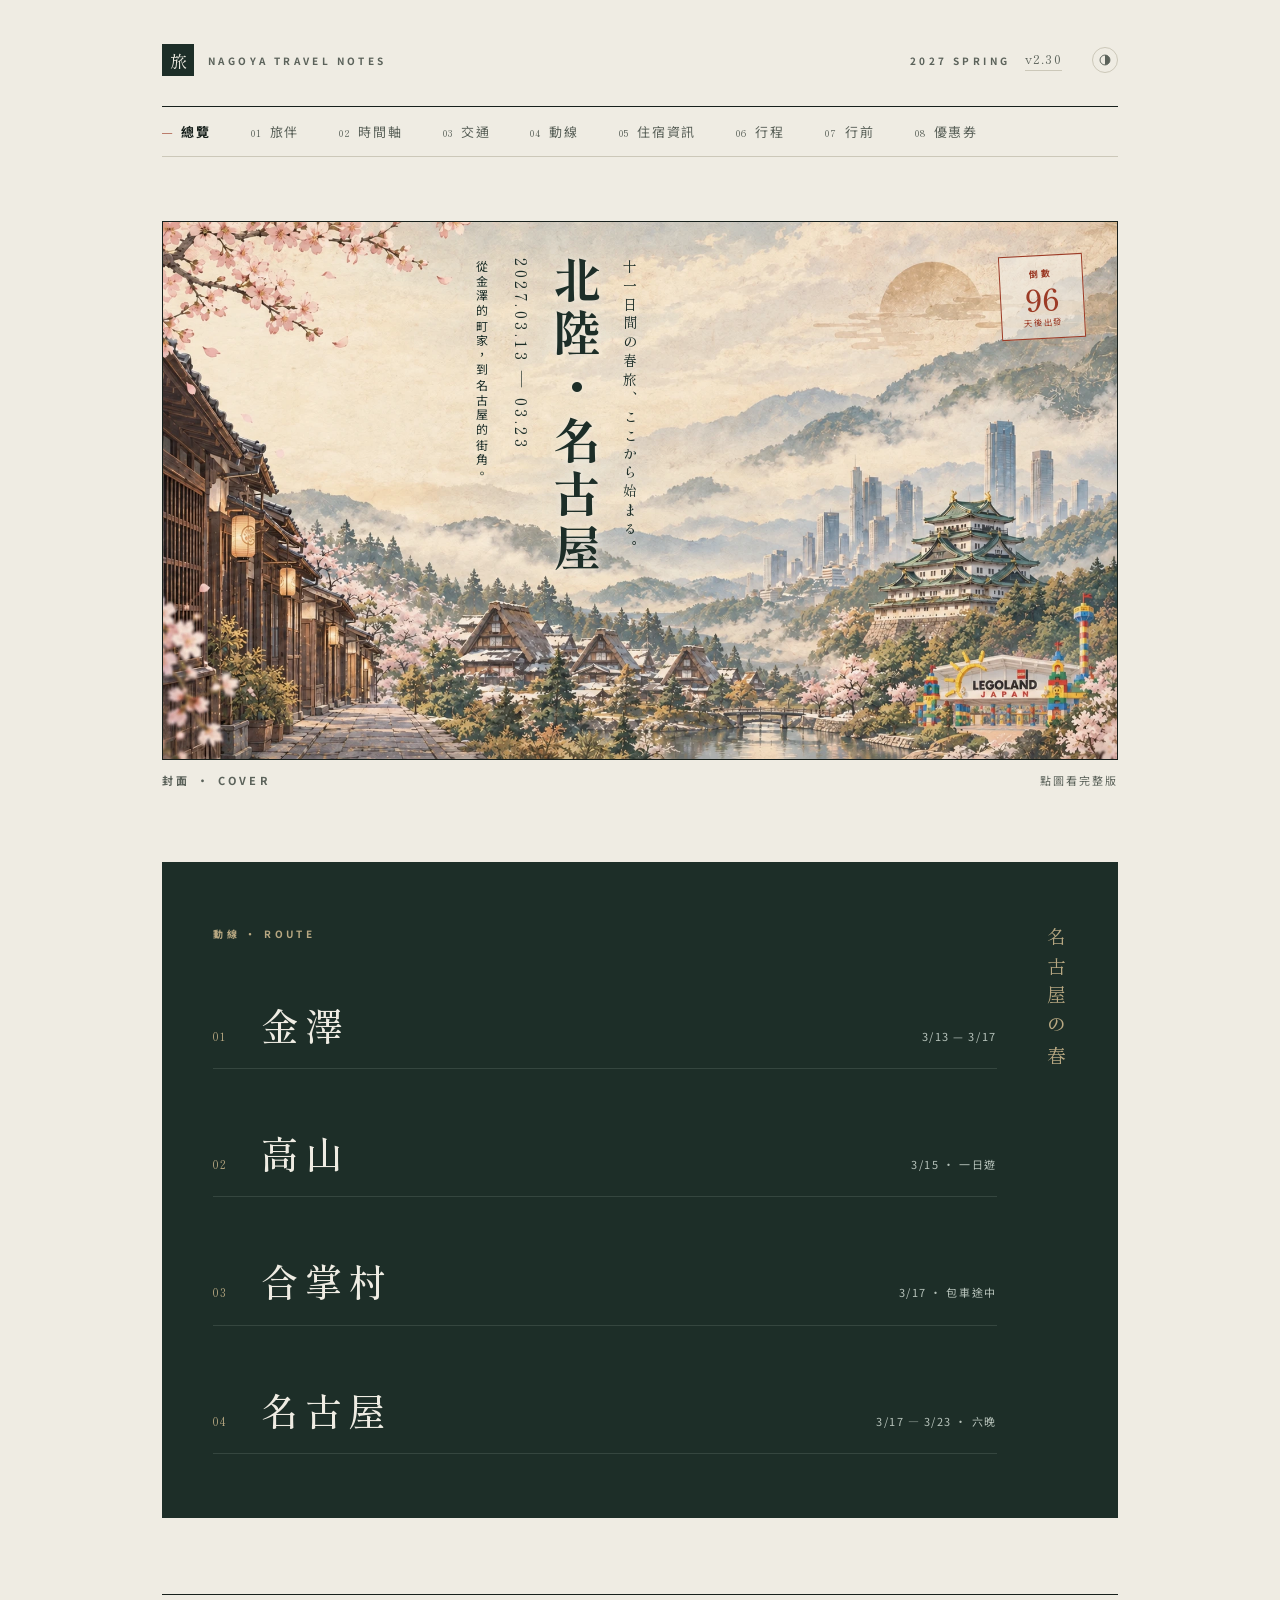
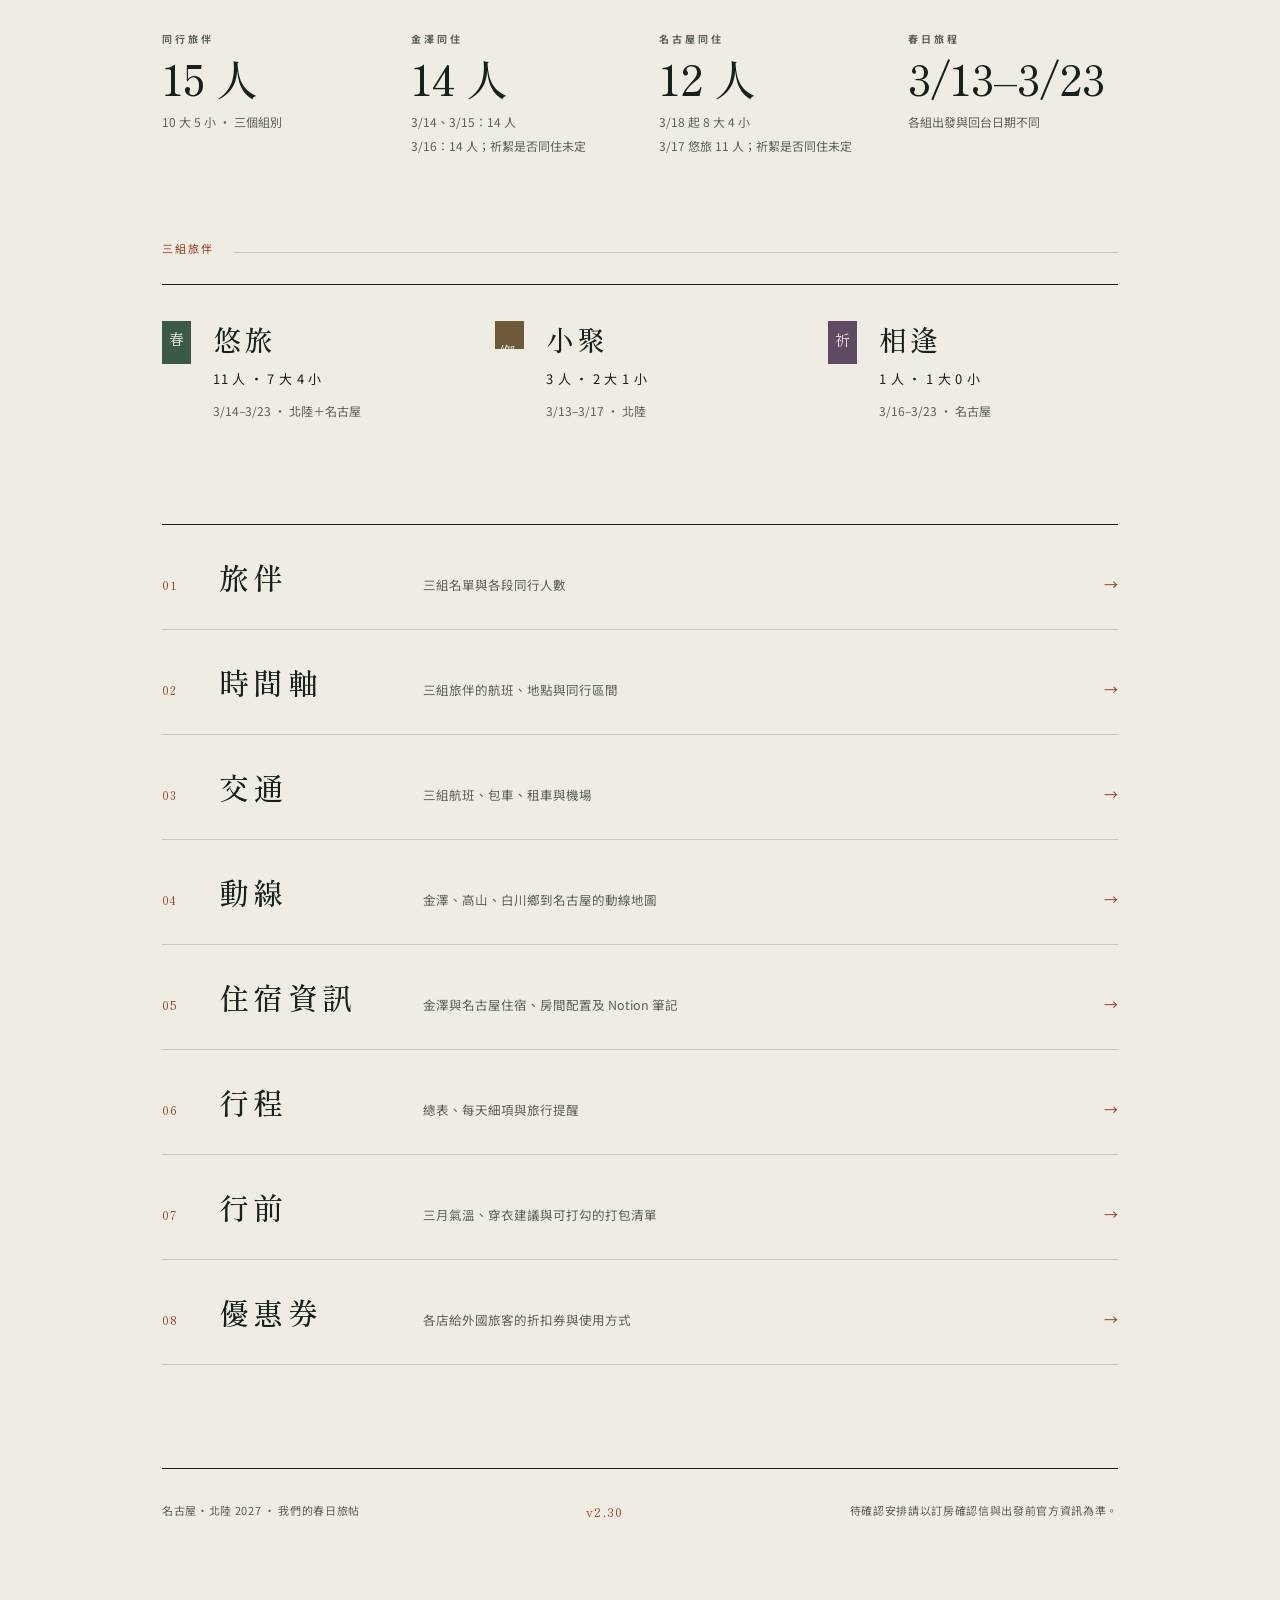
==== index.html @ 561343e1 "封面圖換新版 (v2.30) - 同構圖，樂高樂園改成有招牌的入口；檔名不變，快取參數跟版號換  Co-Authored-By: Claude Fable 5.1 <noreply@anthropic" ====
<!DOCTYPE html>
<html lang="zh-Hant">
<head>
<meta charset="utf-8">
<meta name="viewport" content="width=device-width, initial-scale=1">
<title>名古屋・北陸 2027 · 我們的春日旅帖</title>
<link rel="icon" href="assets/favicon.svg" type="image/svg+xml">
<meta name="description" content="三組旅伴的北陸與名古屋行程、航班、住宿與行前準備。">
<meta name="theme-color" content="#1d2e28" id="theme-color">
<link rel="preconnect" href="https://fonts.googleapis.com">
<link rel="preconnect" href="https://fonts.gstatic.com" crossorigin>
<link href="https://fonts.googleapis.com/css2?family=Noto+Sans+TC:wght@300;400;500;700&family=Shippori+Mincho:wght@400;500;600&family=Zen+Old+Mincho:wght@900&display=swap" rel="stylesheet">
<link rel="stylesheet" href="assets/style.css?v2.30">
</head>
<body id="top" x-data="app" x-init="init()" :class="{ 'is-cond': cond }">
<div class="wrap">

<!-- 頁首：捲過門檻後 body 帶 .is-cond，.full 收起、.mini 出現。
     .stick 在版面上的高度固定（app.js 量好寫進 --head-h），縮的只有裡面的 .head-bar，
     內容才不會跟著上下移、觸發瀏覽器捲動錨定而來回切換。 -->
<header class="stick">
 <div class="head-bar">
  <div class="mast">
    <a class="brand" href="#overview" @click.prevent="go('overview')">
      <span class="seal" aria-hidden="true">旅</span>
      <span class="lab full">NAGOYA TRAVEL NOTES</span>
      <span class="lab-mini mini"><span class="no" x-text="no(page)">—</span><span class="ti" x-text="name(page)">總覽</span></span>
    </a>
    <div class="mast-meta">
      <div class="meta-full full">
        <span class="lab">2027 SPRING</span>
        <a class="ver" href="https://github.com/gundamhina/nagoya-2027/blob/main/CHANGELOG.md" target="_blank" rel="noopener noreferrer" title="點擊查看更新紀錄">v2.30</a>
      </div>
      <div class="meta-mini mini">
        <span class="cd"><span class="k">倒數</span><span class="n" x-text="$refs.cdn ? ($refs.cdn.dataset.final || $refs.cdn.textContent) : '—'">—</span><span class="u">天</span></span>
        <button type="button" class="to-top" @click="window.scrollTo({ top: 0, behavior: 'smooth' })">↑ 頂端</button>
      </div>
    </div>
    <!-- 深淺色：只有圖示，直接掛在 .mast 下，不在 .full/.mini 裡。桌機在最右邊；手機完整形態排在章印那一行的右上角，壓縮後回到最右邊（見 style.css .theme） -->
    <button type="button" class="theme" @click="cycleTheme()" :title="themeLabel()" :aria-label="themeLabel()">
      <svg x-show="theme === 'auto'" viewBox="0 0 24 24" width="14" height="14" aria-hidden="true"><circle cx="12" cy="12" r="8.5" fill="none" stroke="currentColor" stroke-width="1.6"/><path d="M12 3.5a8.5 8.5 0 0 1 0 17z" fill="currentColor"/></svg>
      <svg x-show="theme === 'light'" viewBox="0 0 24 24" width="14" height="14" aria-hidden="true" fill="none" stroke="currentColor" stroke-width="1.6" stroke-linecap="round"><circle cx="12" cy="12" r="4.2"/><path d="M12 2.5v2.4M12 19.1v2.4M2.5 12h2.4M19.1 12h2.4M5.3 5.3l1.7 1.7M17 17l1.7 1.7M5.3 18.7 7 17M17 7l1.7-1.7"/></svg>
      <svg x-show="theme === 'dark'" viewBox="0 0 24 24" width="14" height="14" aria-hidden="true"><path d="M14.5 3.2a8.8 8.8 0 1 0 6.3 12.9A9.6 9.6 0 0 1 14.5 3.2z" fill="currentColor"/></svg>
    </button>
  </div>

  <nav class="tabs" id="tabs" aria-label="旅遊資訊導覽">
    <a href="#overview"  @click.prevent="go('overview')"  :aria-current="page === 'overview'  ? 'page' : null"><span class="n">—</span>總覽</a>
    <a href="#people"    @click.prevent="go('people')"    :aria-current="page === 'people'    ? 'page' : null"><span class="n">01</span>旅伴</a>
    <a href="#timeline"  @click.prevent="go('timeline')"  :aria-current="page === 'timeline'  ? 'page' : null"><span class="n">02</span>時間軸</a>
    <a href="#journey"   @click.prevent="go('journey')"   :aria-current="page === 'journey'   ? 'page' : null"><span class="n">03</span>交通</a>
    <a href="#route"     @click.prevent="go('route')"     :aria-current="page === 'route'     ? 'page' : null"><span class="n">04</span>動線</a>
    <a href="#stay"      @click.prevent="go('stay')"      :aria-current="page === 'stay'      ? 'page' : null"><span class="n">05</span>住宿資訊</a>
    <a href="#itinerary" @click.prevent="go('itinerary')" :aria-current="page === 'itinerary' ? 'page' : null"><span class="n">06</span>行程</a>
    <a href="#prep"      @click.prevent="go('prep')"      :aria-current="page === 'prep'      ? 'page' : null"><span class="n">07</span>行前</a>
    <a href="#coupon"    @click.prevent="go('coupon')"    :aria-current="page === 'coupon'    ? 'page' : null"><span class="n">08</span>優惠券</a>
  </nav>
 </div>
</header>
<noscript><p class="note">此頁內容需要啟用 JavaScript 才能顯示。</p></noscript>

<!-- 內容全部來自 assets/trip-data.js，樣板在 assets/render.js。
     九個 section 排在同一條軌道：桌機只顯示目前那頁，手機左右滑用 scroll-snap 切頁。 -->
<div class="pages" x-ref="pages" x-cloak>

<section id="overview" :class="{ 'is-active': page === 'overview' }">
  <div class="hero">
    <!-- 封面：圖沒有文字，標題、日期由這裡疊上去，內容在 trip-data.js 的 overview.hero -->
    <figure class="hero-image plate">
      <div class="hero-title">
        <span class="jp" data-v2="hero-jp"></span>
        <h1 data-v2="hero-title">北陸・名古屋</h1>
        <span class="dt" data-v2="hero-dates"></span>
        <span class="ln" data-v2="hero-tagline"></span>
      </div>
      <!-- 倒數做成朱印，蓋在圖右上角。#cd-n／#cd-u 由 render.js 更新，頁首壓縮列也讀這裡 -->
      <div class="hero-seal" aria-label="倒數">
        <span class="k">倒數</span>
        <span class="n" id="cd-n" x-ref="cdn">—</span>
        <span class="u" id="cd-u">計算中</span>
      </div>
      <a href="assets/cover-2027-wide.webp?v2.30" target="_blank" rel="noopener noreferrer" title="開啟完整封面">
        <img src="assets/cover-2027-wide.webp?v2.30" alt="北陸・名古屋 2027 春日封面：金澤茶屋街、白川鄉合掌村、名古屋城與樂高樂園，膠彩風格" width="1672" height="941">
      </a>
      <figcaption><span class="k">封面 · COVER</span><span>點圖看完整版</span></figcaption>
    </figure>
  </div>
  <div class="route">
    <div class="route-body">
      <span class="k">動線 · ROUTE</span>
      <div data-v2="route"></div>
    </div>
    <span class="vert">名古屋の春</span>
  </div>
  <div data-v2="overview"></div>
  <div class="toc">
    <a href="#people"    @click.prevent="go('people')"><span class="no">01</span><span class="ti">旅伴</span><span class="nt">三組名單與各段同行人數</span><span class="ar">→</span></a>
    <a href="#timeline"  @click.prevent="go('timeline')"><span class="no">02</span><span class="ti">時間軸</span><span class="nt">三組旅伴的航班、地點與同行區間</span><span class="ar">→</span></a>
    <a href="#journey"   @click.prevent="go('journey')"><span class="no">03</span><span class="ti">交通</span><span class="nt">三組航班、包車、租車與機場</span><span class="ar">→</span></a>
    <a href="#route"     @click.prevent="go('route')"><span class="no">04</span><span class="ti">動線</span><span class="nt">金澤、高山、白川鄉到名古屋的動線地圖</span><span class="ar">→</span></a>
    <a href="#stay"      @click.prevent="go('stay')"><span class="no">05</span><span class="ti">住宿資訊</span><span class="nt">金澤與名古屋住宿、房間配置及 Notion 筆記</span><span class="ar">→</span></a>
    <a href="#itinerary" @click.prevent="go('itinerary')"><span class="no">06</span><span class="ti">行程</span><span class="nt">總表、每天細項與旅行提醒</span><span class="ar">→</span></a>
    <a href="#prep"      @click.prevent="go('prep')"><span class="no">07</span><span class="ti">行前</span><span class="nt">三月氣溫、穿衣建議與可打勾的打包清單</span><span class="ar">→</span></a>
    <a href="#coupon"    @click.prevent="go('coupon')"><span class="no">08</span><span class="ti">優惠券</span><span class="nt">各店給外國旅客的折扣券與使用方式</span><span class="ar">→</span></a>
  </div>
</section>

<section id="people" :class="{ 'is-active': page === 'people' }">
  <div class="head">
    <span class="kicker">01 / PEOPLE</span>
    <h1>旅伴</h1>
    <p class="lead" data-v2="people-lead"></p>
  </div>
  <div data-v2="people"></div>
</section>

<section id="timeline" :class="{ 'is-active': page === 'timeline' }">
  <div class="head">
    <span class="kicker">02 / TIMELINE</span>
    <h1>時間軸</h1>
    <p class="lead" data-v2="timeline-lead"></p>
  </div>
  <div data-v2="timeline"></div>
</section>

<section id="journey" :class="{ 'is-active': page === 'journey' }">
  <div class="head">
    <span class="kicker">03 / TRANSPORT</span>
    <h1>交通</h1>
    <p class="lead" data-v2="journey-lead"></p>
  </div>
  <div data-v2="journey"></div>
</section>

<section id="route" :class="{ 'is-active': page === 'route' }" aria-label="動線">
  <figure class="route-image plate">
    <a href="assets/route-2027.png?v2.22" target="_blank" rel="noopener noreferrer" title="開啟原尺寸動線圖">
      <img src="assets/route-2027.png?v2.22" alt="北陸到名古屋的十一日移動軌跡：金澤、高山、白川鄉、名古屋與進出機場" width="1672" height="941" loading="lazy">
    </a>
    <figcaption><span class="k">動線 · ROUTE</span><span>各段日期見總覽的動線區塊 · 點圖開啟原尺寸</span></figcaption>
  </figure>
</section>

<section id="stay" :class="{ 'is-active': page === 'stay' }">
  <div class="head">
    <span class="kicker">05 / STAY</span>
    <h1>住宿資訊</h1>
    <p class="lead" data-v2="stay-lead"></p>
  </div>
  <div data-v2="stay"></div>
</section>

<section id="itinerary" :class="{ 'is-active': page === 'itinerary' }">
  <div class="head">
    <span class="kicker">06 / ITINERARY</span>
    <h1>行程</h1>
    <p class="lead" data-v2="itinerary-lead"></p>
  </div>
  <div data-v2="itinerary"></div>
</section>

<section id="prep" :class="{ 'is-active': page === 'prep' }">
  <div class="head">
    <span class="kicker">07 / BEFORE</span>
    <h1>行前</h1>
    <p class="lead" data-v2="prep-lead"></p>
  </div>
  <div data-v2="weather"></div>
  <div class="sec"><span class="sec-t">打包清單</span><span class="sec-s" id="pk-count">已完成 0 / 0</span><span class="bar"></span><button class="reset" type="button" id="pk-reset">全部清除</button></div>
  <p class="fine" data-v2="packing-note"></p>
  <div class="packs" id="packs"></div>
</section>

<section id="coupon" :class="{ 'is-active': page === 'coupon' }">
  <div class="head">
    <span class="kicker">08 / COUPONS</span>
    <h1>優惠券</h1>
    <p class="lead" data-v2="coupon-lead"></p>
  </div>
  <div data-v2="coupon"></div>
</section>

</div>

<footer class="foot">
  <span>名古屋・北陸 2027 · 我們的春日旅帖</span>
  <span class="v">v2.30</span>
  <span>待確認安排請以訂房確認信與出發前官方資訊為準。</span>
</footer>

</div>
<script src="assets/trip-data.js?v2.30"></script>
<script src="assets/render.js?v2.30"></script>
<script src="assets/app.js?v2.30"></script>
<script src="assets/alpine.min.js?v2.30" defer></script>
</body>
</html>
---- assets/style.css ----
/* 名古屋・北陸 2027 · v2 旅帖 — 和紙 + 明體 + 近單色。與舊版 assets/style.css 完全獨立。 */
:root{
  --paper:#efece3; --ink:#17201c; --body:#3e463f; --muted:#5b625a;
  --rule:#ccc8b9; --dark:#1d2e28; --on-dark:#efece3; --mark:#9c3b26; --gold:#b8a882;
  --tl-spring:#e3e5d8; --tl-village:#ebe3d0; --tl-meet:#e6dfe2; --tl-stripe:#ddd9cc; --dash:#9c9788;
  --g-spring:#3b5a46; --g-village:#6e5a3b; --g-meet:#5e4a63;   /* 三組名牌：春＝松綠、鄉＝土黃、祈＝紫藤，跟時間軸色塊同色相 */
  --mincho:"Shippori Mincho","Noto Serif TC","PMingLiU",serif;
  color-scheme:light;
}
/* 深色：html[data-theme] 由 app.js 依使用者選擇寫入；沒選（自動）就跟系統。
   --dark 是章印、名牌那些深底色塊，深色下要比頁面底稍亮才看得出來；上面的字走 --on-dark，不跟 --paper 連動。
   兩段內容相同，CSS 沒辦法只寫一次同時給屬性選擇器和 media query 用。 */
:root[data-theme="dark"]{
  --paper:#1a1d1b; --ink:#ebe6d9; --body:#c6c1b3; --muted:#979488;
  --rule:#383c38; --dark:#2c4038; --mark:#d8735a; --gold:#c9b98f;
  --tl-spring:#28312b; --tl-village:#33302a; --tl-meet:#322e37; --tl-stripe:#383c38; --dash:#6d6b61;
  --g-spring:#476b55; --g-village:#7d6846; --g-meet:#6c5871;
  color-scheme:dark;
}
@media (prefers-color-scheme:dark){
  :root:not([data-theme="light"]){
    --paper:#1a1d1b; --ink:#ebe6d9; --body:#c6c1b3; --muted:#979488;
    --rule:#383c38; --dark:#2c4038; --mark:#d8735a; --gold:#c9b98f;
    --tl-spring:#28312b; --tl-village:#33302a; --tl-meet:#322e37; --tl-stripe:#383c38; --dash:#6d6b61;
    --g-spring:#476b55; --g-village:#7d6846; --g-meet:#6c5871;
    color-scheme:dark;
  }
}
*{box-sizing:border-box;}
html{-webkit-text-size-adjust:100%;scroll-behavior:smooth;}
body{
  margin:0;background:var(--paper);color:var(--ink);
  font-family:"Noto Sans TC","PingFang TC","Microsoft JhengHei",system-ui,sans-serif;
  font-variant-numeric:tabular-nums;padding-bottom:clamp(70px,9vw,130px);
}
a{color:inherit;text-decoration:none;}
a:hover{color:var(--mark);}
a:focus-visible,button:focus-visible{outline:2px solid var(--mark);outline-offset:4px;}
.wrap{max-width:1060px;margin:0 auto;padding:0 clamp(20px,5vw,52px);}

/* 報頭 */
.mast{display:flex;align-items:center;justify-content:space-between;gap:18px 30px;flex-wrap:wrap;
  padding:clamp(26px,3.5vw,44px) 0 clamp(20px,2.6vw,30px);}
.brand{display:flex;align-items:center;gap:14px;}
.seal{display:grid;place-items:center;width:32px;height:32px;background:var(--dark);color:var(--on-dark);
  font-family:var(--mincho);font-size:17px;line-height:1;}
.lab{font-size:10px;font-weight:700;letter-spacing:.34em;color:var(--muted);}
.mast-meta{display:flex;align-items:center;gap:14px;flex-wrap:wrap;margin-left:auto;}
.ver{font-family:var(--mincho);font-size:13px;letter-spacing:.1em;color:var(--muted);
  border-bottom:1px solid var(--rule);padding-bottom:2px;}
.ver:hover{border-color:var(--mark);}
.legacy{font-size:10px;font-weight:700;letter-spacing:.24em;color:var(--muted);
  border:1px solid var(--rule);padding:6px 11px;white-space:nowrap;}
.legacy:hover{border-color:var(--mark);}

/* 頁籤 */
.tabs{display:flex;gap:clamp(20px,3.4vw,40px);align-items:center;border-top:1px solid var(--ink);
  border-bottom:1px solid var(--rule);padding:15px 0;overflow-x:auto;white-space:nowrap;
  scrollbar-width:none;}
.tabs::-webkit-scrollbar{display:none;}
.tabs a{display:flex;align-items:baseline;gap:8px;font-size:13px;letter-spacing:.14em;color:var(--muted);}
.tabs a .n{font-family:var(--mincho);font-size:10px;letter-spacing:.1em;color:var(--muted);}
.tabs a[aria-current="page"]{color:var(--ink);font-weight:700;}
.tabs a[aria-current="page"] .n{color:var(--mark);}

/* 標題區 */
.head{display:flex;flex-direction:column;gap:clamp(18px,2.4vw,26px);
  padding:clamp(46px,7vw,96px) 0 clamp(34px,5vw,60px);}
.kicker{font-size:10px;font-weight:700;letter-spacing:.34em;color:var(--mark);}
h1{margin:0;font-family:var(--mincho);font-size:clamp(42px,8vw,92px);font-weight:500;
  letter-spacing:.14em;line-height:1.12;}
.lead{margin:0;max-width:34em;font-size:15px;line-height:2.2;color:var(--body);text-wrap:pretty;}

/* 首頁封面 */
.hero{display:flex;flex-direction:column;gap:clamp(22px,3vw,34px);
  padding:clamp(34px,5vw,68px) 0 clamp(40px,6vw,74px);}
/* 兩張大圖（封面、動線）當「圖版」處理，讓它們服從版面而不是反過來：
   1. 裁切：封面只留中段的標題與山景，動線圖裁掉圖內的日程卡（資料在頁面上已經有）。手機另一組比例，只看得到中央。
   2. 降飽和：粉櫻、藍玻璃、全彩招牌壓回全站的綠棕金。
   3. 紙感：疊一層紙色 multiply，圖像印在同一張紙上，不是貼上去的亮面照片。
   4. 裝裱：細墨線、不加投影、有圖說。點圖開原尺寸看完整版。 */
.plate{width:100%;min-width:0;max-width:100%;margin:0;}
.plate a{position:relative;display:block;overflow:hidden;border:1px solid var(--ink);background:var(--paper);}
.plate a::after{content:"";position:absolute;inset:0;background:#efece3;mix-blend-mode:multiply;opacity:.32;pointer-events:none;}
.plate img{display:block;width:100%;max-width:100%;height:auto;object-fit:cover;
  filter:saturate(.62) contrast(.96);transition:filter .4s ease;}
.plate a:hover img{filter:saturate(.85) contrast(.98);}
.plate figcaption{display:flex;justify-content:space-between;gap:16px;margin-top:12px;
  font-size:11px;letter-spacing:.18em;color:var(--muted);}
.plate figcaption .k{font-weight:700;letter-spacing:.3em;}
/* 封面：新圖本身是紙色低飽和、沒有文字，只微調；標題疊在中上方的霧和天空上。
   字固定墨綠，不跟深色模式換，因為圖永遠是淺的；紙色光暈讓字在遠山上也讀得清。 */
.hero-image img{aspect-ratio:16/9;filter:saturate(.9);}
.hero-image{position:relative;}
.hero-image a::after{opacity:.12;}
/* 標題直排（縦書き），從右往左讀：引言、書名、日期、副標四欄，壓在圖中央的霧和天空上、村子上方停住。
   書名用 Zen Old Mincho 900，只有這五個字換字型，其他仍是 Shippori。 */
.hero-title{position:absolute;z-index:1;top:clamp(20px,3vw,34px);right:50%;
  writing-mode:vertical-rl;text-orientation:mixed;
  display:flex;flex-direction:column;align-items:flex-start;gap:clamp(10px,1.5vw,20px);
  color:#1d2e28;text-shadow:0 0 22px rgba(239,236,227,.95),0 0 6px rgba(239,236,227,.9);}
.hero-title .jp{font-family:var(--mincho);font-size:clamp(10px,1.2vw,14px);letter-spacing:.34em;padding-top:.3em;}
.hero-title h1{margin:0;font-family:"Zen Old Mincho",var(--mincho);font-weight:900;font-size:clamp(32px,4vw,48px);letter-spacing:.12em;line-height:1;}
.hero-title .dt{font-family:var(--mincho);font-size:clamp(12px,1.4vw,16px);letter-spacing:.22em;padding-top:.2em;}
.hero-title .ln{font-size:clamp(10px,1.05vw,12px);letter-spacing:.24em;padding-top:.3em;}
.route-image img{aspect-ratio:1672/672;object-position:50% 0;}  /* 日程卡帶從第 680 列開始，留 8px 餘裕 */
:root[data-theme="dark"] .plate img{filter:saturate(.55) contrast(.96) brightness(.82);}
:root[data-theme="dark"] .plate a::after{opacity:.18;}
@media (prefers-color-scheme:dark){
  :root:not([data-theme="light"]) .plate img{filter:saturate(.55) contrast(.96) brightness(.82);}
  :root:not([data-theme="light"]) .plate a::after{opacity:.18;}
}
@media(max-width:700px){
  /* 手機：圖改 4:3 靠右對齊，合掌村、名古屋城、樂高都在；標題橫排、縮小，疊在左上角的天空上，
     不佔圖外的版面。字仍固定墨綠加紙色光暈。 */
  .hero-image img{aspect-ratio:4/3;object-position:100% 50%;}
  .hero-title{top:12px;right:auto;left:14px;writing-mode:horizontal-tb;align-items:flex-start;text-align:left;gap:5px;}
  .hero-title .jp{font-size:9px;letter-spacing:.2em;}
  .hero-title h1{font-size:clamp(26px,8vw,32px);letter-spacing:.1em;}
  .hero-title .dt{font-size:11px;letter-spacing:.16em;}
  .hero-title .ln{font-size:9.5px;letter-spacing:.14em;}
  .hero-title .jp,.hero-title .dt,.hero-title .ln{padding-top:0;}
  .hero-seal{right:10px;top:10px;width:56px;gap:2px;}
  .hero-seal .k{font-size:8px;letter-spacing:.2em;}
  .hero-seal .n{font-size:20px;}
  .hero-seal .u{font-size:8px;}
  /* 動線圖：4:3 框裡把圖放大到 941/690 倍高，下排日程卡落在框外，橫向對到地名密集的那一段 */
  .route-image a{aspect-ratio:4/3;}
  .route-image img{aspect-ratio:auto;height:140%;width:auto;max-width:none;position:relative;left:50%;transform:translateX(-56%);}
  .plate figcaption{flex-direction:column;gap:4px;}
}
/* 倒數：朱印，蓋在圖右上角、日輪旁邊。顏色固定朱紅，底下一層半透明紙色，深色模式圖壓暗後仍看得清。 */
.hero-seal{position:absolute;z-index:1;right:clamp(14px,3vw,34px);top:clamp(14px,3vw,34px);
  width:clamp(64px,7.6vw,84px);aspect-ratio:1;display:flex;flex-direction:column;align-items:center;justify-content:center;gap:3px;
  border:1.5px solid #9c3b26;color:#9c3b26;background:rgba(239,236,227,.6);transform:rotate(-3deg);}
.hero-seal .k{font-size:9px;font-weight:700;letter-spacing:.3em;}
.hero-seal .n{font-family:var(--mincho);font-size:clamp(22px,2.8vw,30px);font-weight:500;line-height:1;}
.hero-seal .u{font-size:8.5px;letter-spacing:.1em;white-space:nowrap;}


/* 動線區塊 */
.route{display:flex;gap:clamp(20px,4vw,56px);background:var(--dark);color:var(--on-dark);
  padding:clamp(34px,5vw,64px) clamp(24px,4vw,56px);}
.route-body{display:flex;flex-direction:column;gap:clamp(24px,3.4vw,40px);flex:1;min-width:0;}
.route .k{font-size:10px;font-weight:700;letter-spacing:.34em;color:var(--gold);}
.route-row{display:flex;align-items:baseline;gap:clamp(14px,2.4vw,26px);
  padding:clamp(13px,1.8vw,19px) 0;border-bottom:1px solid #35463f;}
.route-row .no{font-family:var(--mincho);font-size:11px;letter-spacing:.16em;color:var(--gold);width:22px;flex:none;}
.route-row .pl{font-family:var(--mincho);font-size:clamp(23px,3.4vw,38px);font-weight:500;
  letter-spacing:.14em;line-height:1.3;flex:1;min-width:0;}
.route-row .wh{font-size:11px;letter-spacing:.14em;color:#b6c2ba;text-align:right;}
.vert{font-family:var(--mincho);font-size:clamp(14px,1.8vw,19px);letter-spacing:.56em;line-height:1;
  color:var(--gold);writing-mode:vertical-rl;flex:none;}

/* 統計 */
.stats{display:grid;grid-template-columns:repeat(auto-fit,minmax(190px,1fr));
  gap:clamp(24px,3vw,40px) clamp(20px,3vw,44px);border-top:1px solid var(--ink);
  margin-top:clamp(44px,6vw,76px);padding-top:clamp(26px,3vw,36px);}
.stat{display:flex;flex-direction:column;gap:10px;min-width:0;}
.stat .k{font-size:10px;font-weight:700;letter-spacing:.3em;color:var(--muted);}
.stat .v{font-family:var(--mincho);font-size:clamp(30px,3.8vw,42px);font-weight:500;line-height:1.05;}
.stat .n{font-size:12px;line-height:1.95;color:var(--muted);text-wrap:pretty;}

/* 區段標題 */
.sec{display:flex;align-items:baseline;gap:20px;margin-top:clamp(48px,6.5vw,88px);flex-wrap:wrap;}
.sec-t{font-family:var(--mincho);font-size:clamp(22px,2.6vw,28px);font-weight:500;letter-spacing:.14em;}
.sec-n{font-size:11px;letter-spacing:.18em;color:var(--mark);}
.sec-s{font-size:11px;letter-spacing:.16em;color:var(--muted);}
.sec .bar{flex:1;height:1px;background:var(--rule);min-width:40px;}
.sec-min{margin-top:clamp(24px,3vw,34px);}

/* 組別 */
.groups{display:grid;grid-template-columns:repeat(auto-fit,minmax(215px,1fr));gap:clamp(26px,3.4vw,44px);
  border-top:1px solid var(--ink);padding-top:clamp(26px,3vw,36px);margin-top:clamp(20px,2.4vw,28px);}
.group{display:flex;gap:clamp(16px,2vw,22px);min-width:0;}
.group .kanji{font-family:var(--mincho);font-size:15px;letter-spacing:.4em;line-height:1;color:var(--on-dark);
  background:var(--chip,var(--dark));padding:11px 7px;height:max-content;writing-mode:vertical-rl;}
.group .body{display:flex;flex-direction:column;gap:11px;min-width:0;}
.group .nm{font-family:var(--mincho);font-size:clamp(23px,2.8vw,28px);font-weight:500;letter-spacing:.1em;line-height:1.3;}
.group .ct{font-size:13px;letter-spacing:.06em;}
.group .rg{font-size:12px;line-height:1.95;color:var(--muted);text-wrap:pretty;}

/* 目次 */
.toc{display:flex;flex-direction:column;margin-top:clamp(56px,8vw,110px);border-top:1px solid var(--ink);}
.toc a{display:flex;flex-wrap:wrap;align-items:baseline;gap:8px clamp(18px,2.6vw,34px);
  padding:clamp(22px,2.6vw,30px) 0;border-bottom:1px solid var(--rule);}
.toc .no{font-family:var(--mincho);font-size:12px;letter-spacing:.1em;color:var(--mark);width:24px;flex:none;}
.toc .ti{font-family:var(--mincho);font-size:clamp(22px,2.8vw,30px);font-weight:500;letter-spacing:.14em;
  width:clamp(110px,14vw,170px);flex:none;}
.toc .nt{font-size:12.5px;line-height:1.9;color:var(--muted);flex:1;min-width:180px;text-wrap:pretty;}
.toc .ar{font-size:14px;color:var(--mark);}

/* 細線列表 */
.ledger{display:flex;flex-direction:column;border-top:1px solid var(--ink);margin-top:clamp(20px,2.4vw,28px);}
.ledger.thin{border-top-color:var(--rule);}
.row{border-bottom:1px solid var(--rule);}
.row-people{display:grid;grid-template-columns:34px minmax(0,1.5fr) minmax(0,1fr) 46px minmax(0,1fr);
  gap:10px clamp(12px,1.8vw,22px);align-items:baseline;padding:clamp(16px,2vw,21px) 0;}
.row-stay{display:grid;grid-template-columns:minmax(0,1.6fr) 44px minmax(0,1fr);
  gap:10px clamp(12px,1.8vw,22px);align-items:baseline;padding:clamp(14px,1.8vw,19px) 0;}
.row-room{display:grid;grid-template-columns:34px minmax(0,1.3fr) minmax(0,1fr);
  gap:10px clamp(12px,1.8vw,22px);align-items:baseline;padding:clamp(14px,1.8vw,19px) 0;}
.row-vjw{display:grid;grid-template-columns:minmax(120px,150px) minmax(0,1fr);
  gap:6px clamp(12px,2vw,22px);align-items:baseline;padding:12px 0;}
.row-coupon{display:grid;grid-template-columns:minmax(0,.95fr) minmax(0,1.7fr) minmax(0,.9fr) minmax(0,.7fr);
  gap:8px clamp(12px,1.8vw,22px);align-items:baseline;padding:clamp(14px,1.8vw,19px) 0;}
.cpn{color:var(--mark);border-bottom:1px solid currentColor;padding-bottom:2px;white-space:nowrap;}
.cpn:hover{opacity:.7;}
.row-rem{display:grid;grid-template-columns:26px minmax(0,1fr);gap:clamp(12px,1.8vw,20px);
  align-items:baseline;padding:clamp(16px,2vw,21px) 0;}
.no-m{font-family:var(--mincho);font-size:16px;color:var(--mark);}
.num{font-family:var(--mincho);font-size:17px;}
.cell{font-size:14px;letter-spacing:.04em;}
.cell-s{font-size:12.5px;color:var(--muted);}
.cell-w{font-size:11px;font-weight:700;letter-spacing:.16em;color:var(--muted);}
.cell-b{font-size:13px;line-height:1.9;overflow-wrap:anywhere;}
.cell-t{font-size:13.5px;line-height:2.05;color:var(--body);text-wrap:pretty;}
.warnc{color:var(--mark);}

/* 文字區塊 */
.prose{display:flex;flex-direction:column;gap:clamp(24px,3vw,34px);max-width:46em;
  margin-top:clamp(22px,2.6vw,30px);border-top:1px solid var(--ink);padding-top:clamp(24px,2.8vw,32px);}
.prose.plain{border-top:0;padding-top:0;}
.blk{display:flex;flex-direction:column;gap:11px;}
.blk h3{margin:0;font-family:var(--mincho);font-size:19px;font-weight:500;letter-spacing:.08em;}
.blk p{margin:0;font-size:13.5px;line-height:2.1;color:var(--body);text-wrap:pretty;}
.blk b{font-weight:700;}
.note{margin:clamp(24px,3vw,34px) 0 0;max-width:46em;font-size:13px;line-height:2.1;color:var(--muted);
  border-left:1px solid var(--mark);padding-left:18px;text-wrap:pretty;}
.note h3{margin:0 0 6px;font-family:var(--mincho);font-size:19px;font-weight:500;letter-spacing:.08em;color:var(--mark);}
.fine{margin:clamp(26px,3vw,36px) 0 0;font-size:12.5px;line-height:2;color:var(--muted);text-wrap:pretty;}

/* 航班 */
.flight{display:flex;flex-direction:column;gap:clamp(20px,2.4vw,28px);
  padding:clamp(28px,3.4vw,42px) 0;border-bottom:1px solid var(--rule);}
.flight-h{display:flex;flex-wrap:wrap;align-items:baseline;gap:10px 18px;}
.flight-h .kanji{font-family:var(--mincho);font-size:15px;letter-spacing:.34em;line-height:1;
  color:var(--on-dark);background:var(--chip,var(--dark));padding:8px 6px;writing-mode:vertical-rl;}
.flight-h .nm{font-family:var(--mincho);font-size:clamp(24px,3vw,32px);font-weight:500;letter-spacing:.12em;}
.flight-h .ct{font-size:12px;letter-spacing:.14em;color:var(--muted);}
.legs{display:grid;grid-template-columns:repeat(auto-fit,minmax(255px,1fr));gap:clamp(22px,2.8vw,40px);}
.leg{display:flex;flex-direction:column;gap:14px;min-width:0;}
.leg .k{font-size:10px;font-weight:700;letter-spacing:.3em;color:var(--mark);}
.leg-t{display:flex;align-items:flex-end;gap:clamp(12px,2vw,20px);}
.leg-t .c{display:flex;flex-direction:column;gap:5px;}
.leg-t .c.r{align-items:flex-end;}
.leg-t .tm{font-family:var(--mincho);font-size:clamp(25px,3.2vw,34px);font-weight:500;line-height:1;}
.leg-t .ap{font-size:10px;font-weight:700;letter-spacing:.2em;color:var(--muted);}
.leg-t .dash{flex:1;min-width:26px;height:1px;background:var(--rule);margin-bottom:9px;}
.leg .mt{font-size:12px;line-height:1.9;color:var(--muted);}

/* 地面交通 */
.ground{display:grid;grid-template-columns:clamp(74px,10vw,110px) minmax(0,1fr);
  gap:clamp(14px,2.4vw,30px);padding:clamp(22px,2.8vw,32px) 0;border-bottom:1px solid var(--rule);}
.ground .side{display:flex;flex-direction:column;gap:7px;}
.ground .side .no{font-family:var(--mincho);font-size:12px;letter-spacing:.14em;color:var(--mark);}
.ground .side .wh{font-size:11px;letter-spacing:.16em;color:var(--muted);}
.ground .body{display:flex;flex-direction:column;gap:11px;min-width:0;}
.ground .ti{font-family:var(--mincho);font-size:clamp(20px,2.4vw,26px);font-weight:500;
  letter-spacing:.08em;line-height:1.45;text-wrap:pretty;}
.ground p{margin:0;font-size:13px;line-height:2.05;color:var(--body);text-wrap:pretty;}
.ground .todo{font-size:12px;line-height:1.95;color:var(--mark);text-wrap:pretty;}

/* Notion */
.hub{display:flex;flex-wrap:wrap;align-items:center;justify-content:space-between;gap:16px 26px;
  border-top:1px solid var(--ink);border-bottom:1px solid var(--rule);padding:clamp(22px,2.6vw,30px) 0;}
.hub .l{display:flex;flex-direction:column;gap:9px;min-width:0;}
.hub .t{font-family:var(--mincho);font-size:20px;font-weight:500;letter-spacing:.1em;}
.hub .n{font-size:12.5px;line-height:1.95;color:var(--muted);text-wrap:pretty;}
.cta{font-size:12px;font-weight:700;letter-spacing:.2em;color:var(--on-dark);background:var(--dark);
  padding:12px 20px;white-space:nowrap;}
.cta:hover{background:var(--mark);color:var(--on-dark);}
.linkline{font-family:var(--mincho);font-size:21px;font-weight:500;letter-spacing:.08em;
  border-bottom:1px solid var(--rule);padding-bottom:6px;width:max-content;max-width:100%;}
.linkline:hover{border-color:var(--mark);}
.links{display:flex;flex-wrap:wrap;gap:8px 18px;font-size:12px;}
.links a{border-bottom:1px solid var(--rule);padding-bottom:2px;}

/* 行程 */
.day{display:grid;grid-template-columns:clamp(74px,10vw,124px) minmax(0,1fr);
  gap:clamp(14px,2.4vw,32px);padding:clamp(24px,3vw,34px) 0;border-bottom:1px solid var(--rule);}
.day .side{display:flex;flex-direction:column;gap:7px;}
.day .d{font-family:var(--mincho);font-size:clamp(21px,2.6vw,27px);font-weight:500;line-height:1.1;}
.day .w{font-size:11px;letter-spacing:.2em;color:var(--muted);}
.day .dn{font-size:10px;font-weight:700;letter-spacing:.16em;color:var(--mark);}
.day .body{display:flex;flex-direction:column;gap:12px;min-width:0;}
.day-h{display:flex;flex-wrap:wrap;align-items:baseline;gap:10px 12px;}
.day .t{font-family:var(--mincho);font-size:clamp(19px,2.3vw,24px);font-weight:500;letter-spacing:.06em;
  line-height:1.5;text-wrap:pretty;}
.crew{display:flex;gap:5px;}
.crew span{font-family:var(--mincho);font-size:12px;line-height:1;color:var(--on-dark);
  background:var(--chip,var(--dark));padding:5px 6px;}
.day p{margin:0;font-size:13px;line-height:2.05;color:var(--body);text-wrap:pretty;}
.day-f{display:flex;flex-wrap:wrap;gap:6px 20px;padding-top:2px;font-size:11.5px;letter-spacing:.06em;color:var(--muted);}

/* 氣溫 */
.wx{display:grid;grid-template-columns:repeat(auto-fit,minmax(215px,1fr));gap:clamp(24px,3vw,44px);
  border-top:1px solid var(--ink);margin-top:clamp(20px,2.4vw,28px);padding-top:clamp(24px,2.8vw,34px);}
.wx-c{display:flex;flex-direction:column;gap:14px;min-width:0;}
.wx-h{display:flex;align-items:baseline;gap:10px;}
.wx-h .pl{font-family:var(--mincho);font-size:clamp(23px,2.8vw,28px);font-weight:500;letter-spacing:.12em;}
.wx-h .tg{font-size:11px;letter-spacing:.14em;color:var(--muted);}
.wx-t{display:flex;align-items:flex-end;gap:16px;}
.wx-t .c{display:flex;flex-direction:column;gap:5px;}
.wx-t .hi{font-family:var(--mincho);font-size:clamp(32px,4vw,44px);font-weight:500;line-height:1;}
.wx-t .lo{font-family:var(--mincho);font-size:clamp(24px,3vw,32px);font-weight:500;line-height:1;color:var(--mark);}
.wx-t .k{font-size:10px;font-weight:700;letter-spacing:.2em;color:var(--muted);}
.wx-c .n{font-size:12px;line-height:1.95;color:var(--muted);text-wrap:pretty;}

/* 打包清單 */
.packs{display:flex;flex-direction:column;gap:clamp(30px,4vw,48px);margin-top:clamp(26px,3vw,38px);}
.pack{display:flex;flex-direction:column;min-width:0;}
.pack-h{display:flex;align-items:baseline;gap:14px;border-top:1px solid var(--ink);
  padding-top:clamp(14px,1.8vw,20px);}
.pack-h .no{font-family:var(--mincho);font-size:12px;letter-spacing:.14em;color:var(--mark);}
.pack-h .t{font-family:var(--mincho);font-size:clamp(19px,2.2vw,23px);font-weight:500;letter-spacing:.1em;}
.item{display:flex;align-items:baseline;gap:14px;padding:clamp(12px,1.6vw,16px) 0;
  border-bottom:1px solid var(--rule);background:none;border-left:0;border-right:0;border-top:0;
  width:100%;text-align:left;font:inherit;color:inherit;cursor:pointer;}
.item:hover{color:var(--mark);}
.item .box{width:15px;height:15px;flex:none;border:1px solid #7d7867;display:grid;place-items:center;
  font-size:10px;line-height:1;color:var(--on-dark);margin-top:4px;}
.item .tx{font-size:13.5px;line-height:1.9;text-wrap:pretty;}
.item[aria-pressed="true"] .box{background:var(--dark);border-color:var(--dark);}
.item[aria-pressed="true"] .tx{color:var(--muted);text-decoration:line-through;}
.reset{font-size:11px;letter-spacing:.14em;color:var(--muted);border:0;background:none;
  border-bottom:1px solid var(--rule);padding:0 0 2px;font-family:inherit;cursor:pointer;}
.reset:hover{color:var(--mark);border-color:var(--mark);}

/* 日期時間軸 */
.tl-intro{margin-top:clamp(14px,1.8vw,20px);}
.tl-legend{display:flex;flex-wrap:wrap;gap:10px 22px;margin-top:16px;font-size:12px;letter-spacing:.06em;color:var(--muted);}
.tl-legend span{display:inline-flex;align-items:center;gap:8px;}
.tl-legend i{display:inline-block;width:14px;height:14px;border:1px solid var(--rule);}
.tl-scroll{overflow-x:auto;margin-top:clamp(18px,2.2vw,26px);border-top:1px solid var(--ink);-webkit-overflow-scrolling:touch;}
.tl-scroll:focus-visible{outline:2px solid var(--mark);outline-offset:4px;}
.tl{width:100%;min-width:1560px;border-collapse:collapse;table-layout:fixed;}
.tl caption{caption-side:bottom;text-align:left;padding:12px 0 0;font-size:11px;letter-spacing:.14em;color:var(--muted);}
.tl th,.tl td{padding:14px 9px;vertical-align:top;text-align:left;border-bottom:1px solid var(--rule);border-right:1px solid var(--rule);}
.tl thead th{font-family:var(--mincho);font-size:15px;font-weight:500;letter-spacing:.06em;padding-top:16px;padding-bottom:12px;}
.tl thead th:first-child{font-family:inherit;font-size:10px;font-weight:700;letter-spacing:.3em;color:var(--muted);}
.tl th:first-child{width:132px;position:sticky;left:0;z-index:1;background:var(--paper);}
.tl tbody th{display:table-cell;}
.g-spring{--chip:var(--g-spring);}.g-village{--chip:var(--g-village);}.g-meet{--chip:var(--g-meet);}
.tl tbody th .kanji{display:inline-block;font-family:var(--mincho);font-size:13px;line-height:1;color:var(--on-dark);background:var(--chip,var(--dark));padding:5px 6px;margin-right:8px;}
.tl tbody th .nm{font-family:var(--mincho);font-size:19px;font-weight:500;letter-spacing:.08em;}
.tl tbody th .rg{display:block;margin-top:8px;font-size:11px;font-weight:400;line-height:1.8;color:var(--muted);}
.tl td b{display:block;font-family:var(--mincho);font-size:17px;font-weight:500;letter-spacing:.06em;line-height:1.4;}
.tl td small{display:block;margin-top:6px;font-size:11.5px;line-height:1.8;color:var(--body);}
.tl-spring{background:var(--tl-spring);}
.tl-village{background:var(--tl-village);}
.tl-meet{background:var(--tl-meet);}
.tl-pending{background:repeating-linear-gradient(135deg,transparent 0 6px,var(--tl-stripe) 6px 7px);color:var(--muted);outline:1px dashed var(--dash);outline-offset:-4px;}
.tl-legend i.tl-pending{outline-offset:-1px;}
.tl-empty{background:transparent;}
.tl-flight{display:flex;flex-direction:column;gap:4px;padding:9px 9px 10px;background:var(--paper);border-left:2px solid var(--mark);}
.tl-flight .k{font-size:10px;font-weight:700;letter-spacing:.12em;color:var(--mark);}
.tl-flight .rt{font-size:11px;line-height:1.7;color:var(--body);}
.tl-flight .tm{font-family:var(--mincho);font-size:15px;font-weight:500;white-space:nowrap;display:inline-flex;gap:4px;}
.tl-flight .nt{font-size:10.5px;line-height:1.7;color:var(--muted);}
.tl-unknown{margin-top:10px;padding:8px 9px;outline:1px dashed var(--dash);outline-offset:-1px;color:var(--muted);}
.tl-unknown b{font-size:14px!important;}

/* 行程總表 */
.row-sum{display:grid;grid-template-columns:clamp(74px,10vw,124px) minmax(0,1.6fr) minmax(0,1fr);
  gap:10px clamp(14px,2.4vw,32px);align-items:start;padding:clamp(16px,2vw,22px) 0;}
.sum-d{display:flex;flex-direction:column;gap:5px;}
.sum-d .d{font-family:var(--mincho);font-size:clamp(19px,2.3vw,23px);font-weight:500;line-height:1.1;}
.sum-d .w{font-size:11px;letter-spacing:.16em;color:var(--muted);}
.sum-d:hover .d{color:var(--mark);}
.sum-p,.sum-s{display:flex;flex-direction:column;gap:8px;min-width:0;}
.sum-p .t{font-family:var(--mincho);font-size:clamp(16px,1.9vw,19px);font-weight:500;letter-spacing:.05em;line-height:1.5;text-wrap:pretty;}
.sum-s{flex-direction:row;flex-wrap:wrap;align-items:baseline;gap:6px 10px;}
.sum-s .cell-s{flex-basis:100%;}
.sum-p .cell-s{line-height:1.9;}
.day{scroll-margin-top:16px;}
@media(max-width:600px){
  .row-sum{grid-template-columns:64px minmax(0,1fr);}
  .row-sum .sum-s{grid-column:2;}
}
@media print{
  .tl-scroll{overflow:visible;}.tl{min-width:0;}.tl th:first-child{position:static;}
}

/* 動線地圖 */
.route-image{margin-top:clamp(34px,5vw,68px);}
#map{position:relative;z-index:0;isolation:isolate;height:clamp(400px,62vh,620px);border-top:1px solid var(--ink);border-bottom:1px solid var(--ink);background:#e3dfd3;}
#map.leaflet-container{font-family:"Noto Sans TC",sans-serif;}
.legend{display:grid;grid-template-columns:repeat(auto-fit,minmax(200px,1fr));gap:clamp(20px,3vw,40px);padding-top:clamp(24px,3vw,34px);}
.legend div{display:flex;flex-direction:column;gap:8px;}
.legend .k{font-size:10px;font-weight:700;letter-spacing:.3em;color:var(--muted);}
.legend .v{font-family:var(--mincho);font-size:19px;font-weight:500;letter-spacing:.08em;}
.legend .n{font-size:12px;line-height:1.95;color:var(--muted);text-wrap:pretty;}
.pin{font-family:var(--mincho);font-size:13px;letter-spacing:.06em;color:var(--on-dark);background:var(--dark);padding:5px 9px;white-space:nowrap;}
.pin.air{background:var(--mark);}

.inline-link{color:var(--mark);border-bottom:1px solid var(--mark);white-space:nowrap;}

/* 表頭列 */
.row-head{padding-top:12px;padding-bottom:10px;}
.row-head .cell-w{font-size:10px;}
.sec[id]{scroll-margin-top:16px;}

/* 頁尾 */
.foot{display:flex;flex-wrap:wrap;justify-content:space-between;gap:12px 26px;
  border-top:1px solid var(--ink);padding-top:clamp(22px,2.6vw,30px);margin-top:clamp(56px,8vw,110px);
  font-size:11px;line-height:2;letter-spacing:.06em;color:var(--muted);}
.foot .v{font-family:var(--mincho);font-size:12.5px;letter-spacing:.1em;color:var(--mark);}

@media(max-width:600px){
  .row-coupon{grid-template-columns:minmax(0,1fr);gap:4px;}
  .row-coupon.row-head{display:none;}
  .row-coupon .cell{font-weight:700;}
  .row-people{grid-template-columns:30px minmax(0,1.2fr) minmax(0,1fr) 34px;gap:6px 10px;}
  .row-people .g-col{grid-column:1 / -1;}
  .row-head .g-col{display:none;}
}
@media print{
  .tabs,.legacy,.reset,.cta{display:none;}
  section[hidden]{display:block!important;}
  body{padding-bottom:0;}
  .day,.flight,.ground,.pack{break-inside:avoid;}
}

/* ── 互動層（Alpine）：頁首釘住、分頁切換、區塊漸入 ──────────
   狀態在 body：.is-cond 表示頁首壓縮。分頁用 section.is-active。
   所有動態都是 class 切換配 CSS 過渡或 keyframes，沒有 JS 動畫。 */
[x-cloak]{display:none!important;}
html,body{overflow-x:clip;}

/* hover 與按壓回饋 */
.tabs a:hover{color:var(--ink);}
.tabs a:hover .n{color:var(--mark);}
.tabs a[aria-current="page"]:hover{color:var(--ink);}
.toc a:hover .ti,
.toc a:hover .nt{color:var(--mark);}
.item:active,
.toc a:active,
.tabs a:active,
.linkline:active,
.reset:active{transform:scale(.975);transform-origin:left center;}
.cta:active{transform:scale(.975);}
.item,.toc a,.tabs a,.linkline,.reset,.cta{transition:transform .12s ease,color .2s ease;}


/* 頁首釘住。
   .stick 是版面上的佔位，高度由 app.js 量好寫進 --head-h，壓縮時不變，
   下面的內容就不會被推上推下、觸發瀏覽器捲動錨定而來回切換形態。
   看得見的那條是 .head-bar，縮的是它；.stick 本身透明、不吃點擊。 */
.stick{position:sticky;top:0;z-index:20;height:var(--head-h,auto);pointer-events:none;overflow-anchor:none;}
.head-bar{pointer-events:auto;background:var(--paper);transition:box-shadow .3s ease;}
/* 手機的分頁軌道撐到螢幕邊（見下方 .pages），頁首底色也要跟著撐，不然左右溝會透出內容 */
@media(max-width:700px){
  .head-bar{margin:0 calc(-1 * clamp(20px,5vw,52px));padding:0 clamp(20px,5vw,52px);}
}
body.is-cond .head-bar{box-shadow:0 1px 0 rgba(23,32,28,.08);}
.stick .mast{transition:padding .3s cubic-bezier(.2,.7,.25,1);}
body.is-cond .mast{padding-top:10px;padding-bottom:8px;}
.seal{transition:width .3s ease,height .3s ease,font-size .3s ease;}
body.is-cond .seal{width:24px;height:24px;font-size:13px;}

/* 兩種形態：同一時間只顯示一層，出現的那層做位移。
   用 display 切換而不是 opacity 交叉淡入，過渡被打斷也不會兩層疊著。 */
.mini{display:none;}
body.is-cond .full{display:none;}
body.is-cond .mini{display:flex;animation:rise .24s cubic-bezier(.16,1,.3,1) both;}
@keyframes rise{from{opacity:0;transform:translateY(6px)}to{opacity:1;transform:none}}

.meta-full{display:flex;align-items:center;gap:14px;}
.lab-mini{align-items:baseline;gap:10px;white-space:nowrap;}
.lab-mini .no{font-size:10px;font-weight:700;letter-spacing:.3em;color:var(--mark);}
.lab-mini .ti{font-family:var(--mincho);font-size:19px;font-weight:500;letter-spacing:.14em;color:var(--ink);}
.meta-mini{align-items:baseline;gap:16px;white-space:nowrap;}
.meta-mini .cd{display:flex;align-items:baseline;gap:6px;}
.meta-mini .cd .k{font-size:10px;font-weight:700;letter-spacing:.3em;color:var(--mark);}
.meta-mini .cd .n{font-family:var(--mincho);font-size:16px;color:var(--ink);}
.meta-mini .cd .u{font-size:10px;letter-spacing:.14em;color:var(--muted);}
.meta-mini .to-top{
  font-size:10px;font-weight:700;letter-spacing:.2em;color:var(--muted);
  background:none;border:0;border-bottom:1px solid var(--rule);padding:0 0 2px;
  font-family:inherit;cursor:pointer;
}
.meta-mini .to-top:hover{color:var(--mark);border-color:var(--mark);}
.theme{display:grid;place-items:center;width:26px;height:26px;color:var(--muted);
  background:none;border:1px solid var(--rule);border-radius:50%;padding:0;cursor:pointer;}
.theme svg{display:block;}
.theme:hover{color:var(--mark);border-color:var(--mark);}

/* 分頁列收成緊湊索引帶 */
.tabs{transition:padding .3s ease,gap .3s ease;}
body.is-cond .tabs{gap:clamp(14px,2.2vw,24px);padding:8px 0;}
body.is-cond .tabs a{font-size:12px;letter-spacing:.1em;}
body.is-cond .tabs a .n{display:none;}

@media(max-width:600px){
  /* 完整形態：章印那一行的右上角放深淺色按鈕，meta 自己一行；壓縮後三個排一行，按鈕回到最右 */
  .theme{order:1;margin-left:auto;}
  .mast-meta{order:2;flex:1 0 100%;margin-left:0;justify-content:flex-end;}
  body.is-cond .theme{order:3;margin-left:0;}
  body.is-cond .mast-meta{flex:0 1 auto;margin-left:auto;}
  body.is-cond .mast{flex-wrap:nowrap;gap:12px;padding-top:8px;padding-bottom:6px;}
  body.is-cond .brand{gap:10px;}
  body.is-cond .seal{width:22px;height:22px;font-size:12px;}
  .lab-mini{gap:8px;}
  .lab-mini .ti{font-size:16px;letter-spacing:.1em;}
  .meta-mini{gap:12px;}
  .meta-mini .cd{gap:5px;}
  .meta-mini .cd .n{font-size:14px;}
  body.is-cond .tabs{padding:6px 0;gap:14px;}
  body.is-cond .tabs a{font-size:11.5px;}
}

/* 分頁：桌機只顯示目前那頁，進場用 keyframes（重新加 class 就重播，不怕被打斷） */
.pages > section:not(.is-active){display:none;}
.pages > section.is-active{animation:page-in .42s cubic-bezier(.16,1,.3,1) both;}
@keyframes page-in{from{opacity:0;transform:translateY(18px)}to{opacity:1;transform:none}}

/* 手機：九頁排成橫向軌道，左右滑靠 scroll-snap，瀏覽器自己處理拖曳、慣性與回彈 */
@media(max-width:700px){
  .pages{
    display:flex;overflow-x:auto;overflow-y:hidden;
    scroll-snap-type:x mandatory;scrollbar-width:none;
    margin:0 calc(-1 * clamp(20px,5vw,52px));         /* 撐到螢幕邊，抵掉 .wrap 的內距 */
  }
  .pages::-webkit-scrollbar{display:none;}
  .pages > section{
    flex:0 0 100%;box-sizing:border-box;
    min-width:0;   /* flex 子項預設不能比內容窄，時間軸表格會把整頁撐到 768px，表格就變成不會自己捲 */
    scroll-snap-align:start;scroll-snap-stop:always;
    padding:0 clamp(20px,5vw,52px);
  }
  /* 手指按在表格上時鎖住軌道（app.js 加 body.track-lock），表格捲到底也不會切頁 */
  body.track-lock .pages{overflow-x:hidden;}
  /* 隔壁頁在滑動中會露出來，先限高不撐開軌道；停下變成 .is-active 後才展開全高。
     上限跟著目前那頁的高度（app.js 量好寫進 --page-h），不是固定一個螢幕高：
     往下捲了一段再滑，隔壁頁才不會在螢幕中間被截掉一截、底下露出空白。 */
  .pages > section:not(.is-active){display:block;max-height:max(100vh,var(--page-h,100vh));overflow:hidden;}
  .pages > section.is-active{animation:none;}
}

/* 區塊漸入：.reveal 只由 app.js 對「還在畫面外」的元素加上，藏是瞬間、出現才過渡；
   沒有 JS、觀察器沒觸發時內容照常顯示 */
.reveal{opacity:0;transform:translateY(24px);}
.reveal.in{opacity:1;transform:none;transition:opacity .6s cubic-bezier(.16,1,.3,1),transform .6s cubic-bezier(.16,1,.3,1);}

@media(prefers-reduced-motion:reduce){
  .stick,.stick .mast,.tabs,.seal{transition:none;}
  body.is-cond .mini,.pages > section.is-active{animation:none;}
  .reveal{opacity:1;transform:none;transition:none;}
}

/* 路線圖 */
.maps{display:grid;gap:clamp(16px,2vw,22px);margin-top:clamp(20px,2.4vw,28px);}
@media(min-width:900px){.maps{grid-template-columns:repeat(2,1fr);}}
.map-fig{margin:0;border:1px solid var(--rule);background:var(--paper);overflow:hidden;}
.map-fig a{display:block;line-height:0;background:#fff;}
.map-fig img{width:100%;height:auto;display:block;}
.map-fig figcaption{padding:13px 15px;border-top:1px solid var(--rule);}
.map-fig .mf-t{display:block;font-family:var(--mincho);font-size:14px;color:var(--ink);margin-bottom:5px;letter-spacing:.06em;}
.map-fig .mf-n{display:block;font-size:12px;line-height:1.85;color:var(--body);}
@media print{.maps{grid-template-columns:1fr;}.map-fig{break-inside:avoid;}}
.map-fig .mf-e{font-family:inherit;font-size:11px;color:var(--mark);letter-spacing:0;}
.cpn-img{display:block;margin-top:5px;}
.cpn-note{display:block;margin-top:5px;font-size:11.5px;line-height:1.8;color:var(--muted);}

/* ── 手機：時間軸壓縮，一次看到更多天 ───────────────── */
@media(max-width:700px){
  .tl{min-width:768px;}
  .tl th,.tl td{padding:9px 5px;}
  .tl th:first-child{width:58px;}
  .tl thead th{font-size:12px;padding-top:11px;padding-bottom:8px;letter-spacing:0;}
  .tl thead th:first-child{font-size:9px;letter-spacing:.14em;}
  .tl tbody th .kanji{font-size:12px;padding:4px 5px;margin:0 0 5px;display:block;width:fit-content;}
  .tl tbody th .nm{display:block;font-size:12px;letter-spacing:.02em;}
  .tl tbody th .rg{display:none;}
  .tl td b{font-size:12.5px;line-height:1.35;}
  .tl td small{margin-top:4px;font-size:10px;line-height:1.7;}
  .tl-flight{padding:6px 5px 7px;gap:3px;}
  .tl-flight .k{font-size:9px;letter-spacing:.06em;}
  .tl-flight .rt,.tl-flight .nt{font-size:9.5px;line-height:1.6;}
  /* 欄位只有約 64px，起降時間不能不換行，否則會壓到隔壁欄 */
  /* 欄位只有約 64px，起降時間改成上下兩行，不再壓到隔壁欄 */
  .tl-flight .tm{font-size:11.5px;line-height:1.45;flex-direction:column;gap:0;}
  .tl-flight .tm span{white-space:nowrap;}
  .tl-unknown{margin-top:7px;padding:6px 5px;}
  .tl-unknown b{font-size:11px!important;}
  /* 捲動對齊要扣掉固定的組別欄，否則永遠對齊到第二天，3/13 會被壓在底下 */
  /* 不要在這裡加 overscroll-behavior-x:contain：它會把「表格到邊了、手勢傳給外層軌道」整條路封掉，
     表格捲到底就再也切不了頁。中途誤切由 app.js 的 body.track-lock 處理。 */
  .tl-scroll{scroll-snap-type:x proximity;scroll-padding-left:58px;}
  .tl thead th:not(:first-child){scroll-snap-align:start;}
  .tl caption{font-size:10px;letter-spacing:.08em;}
}
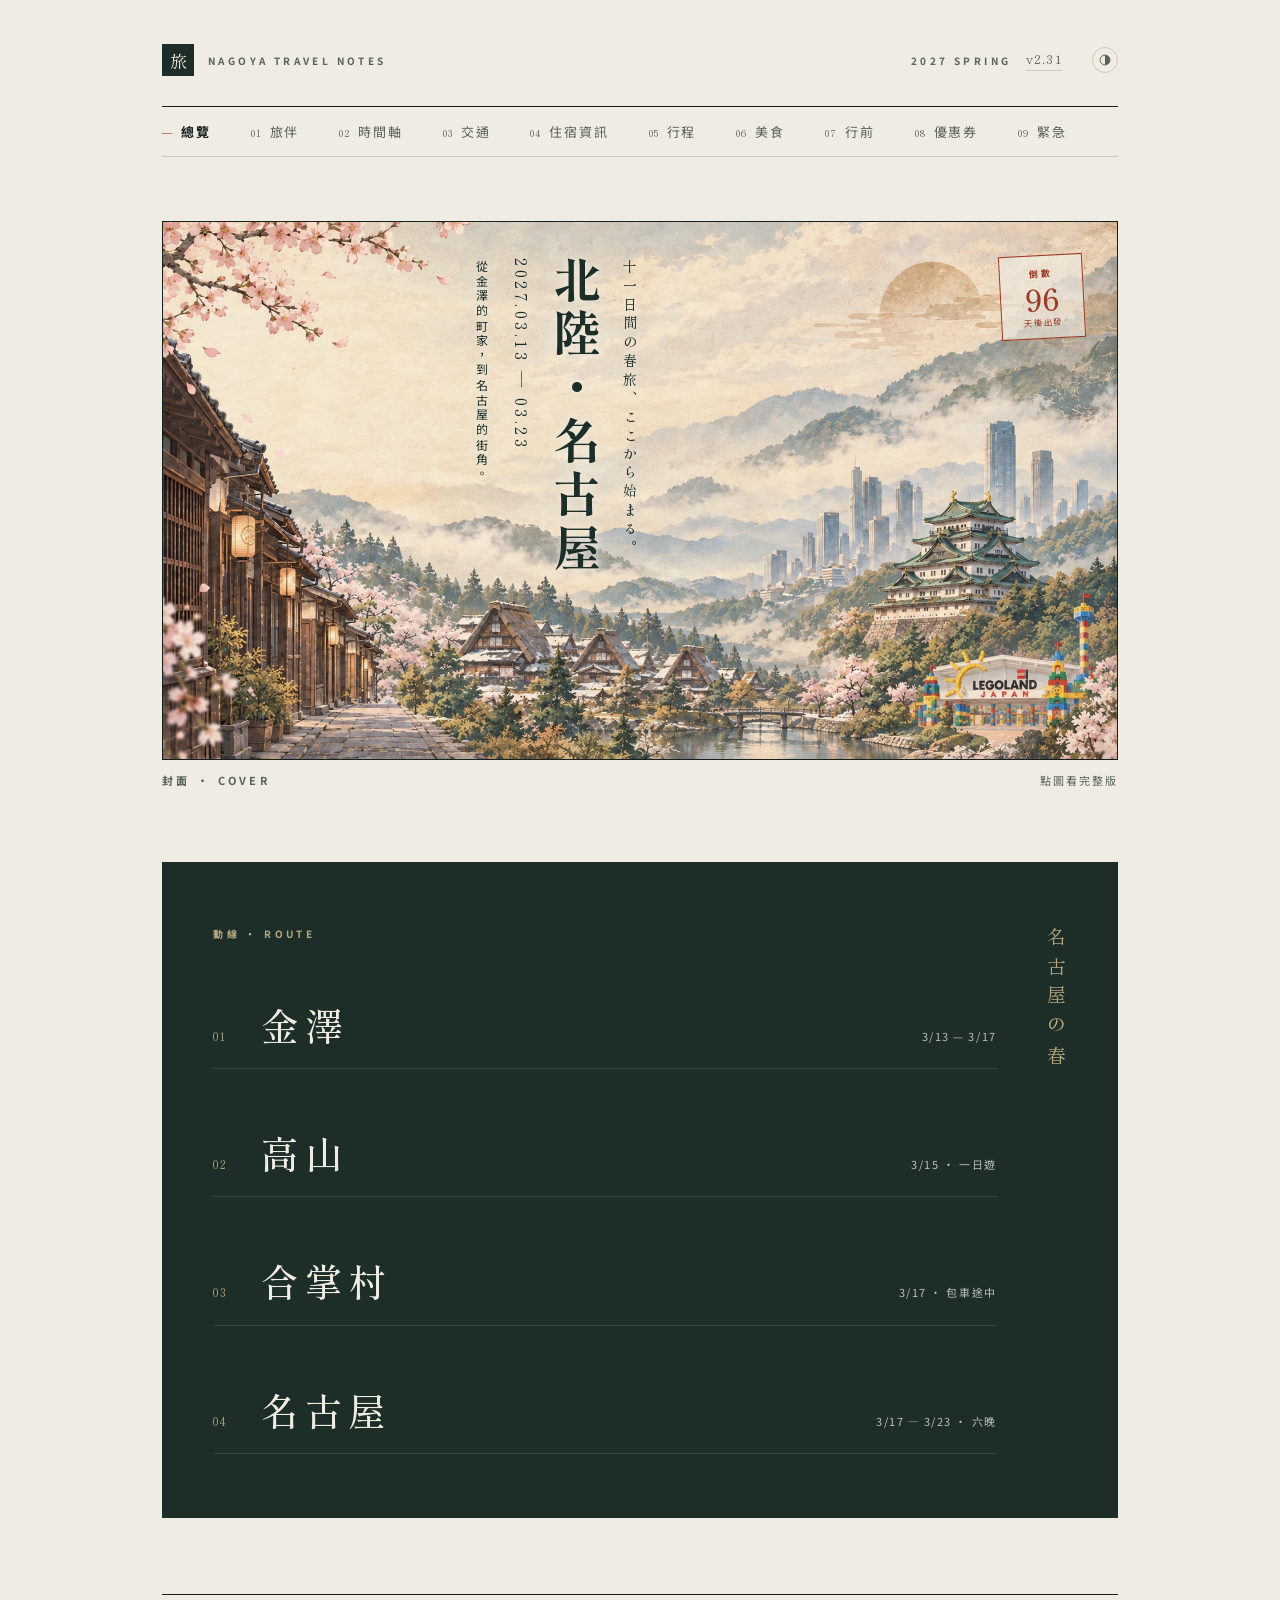
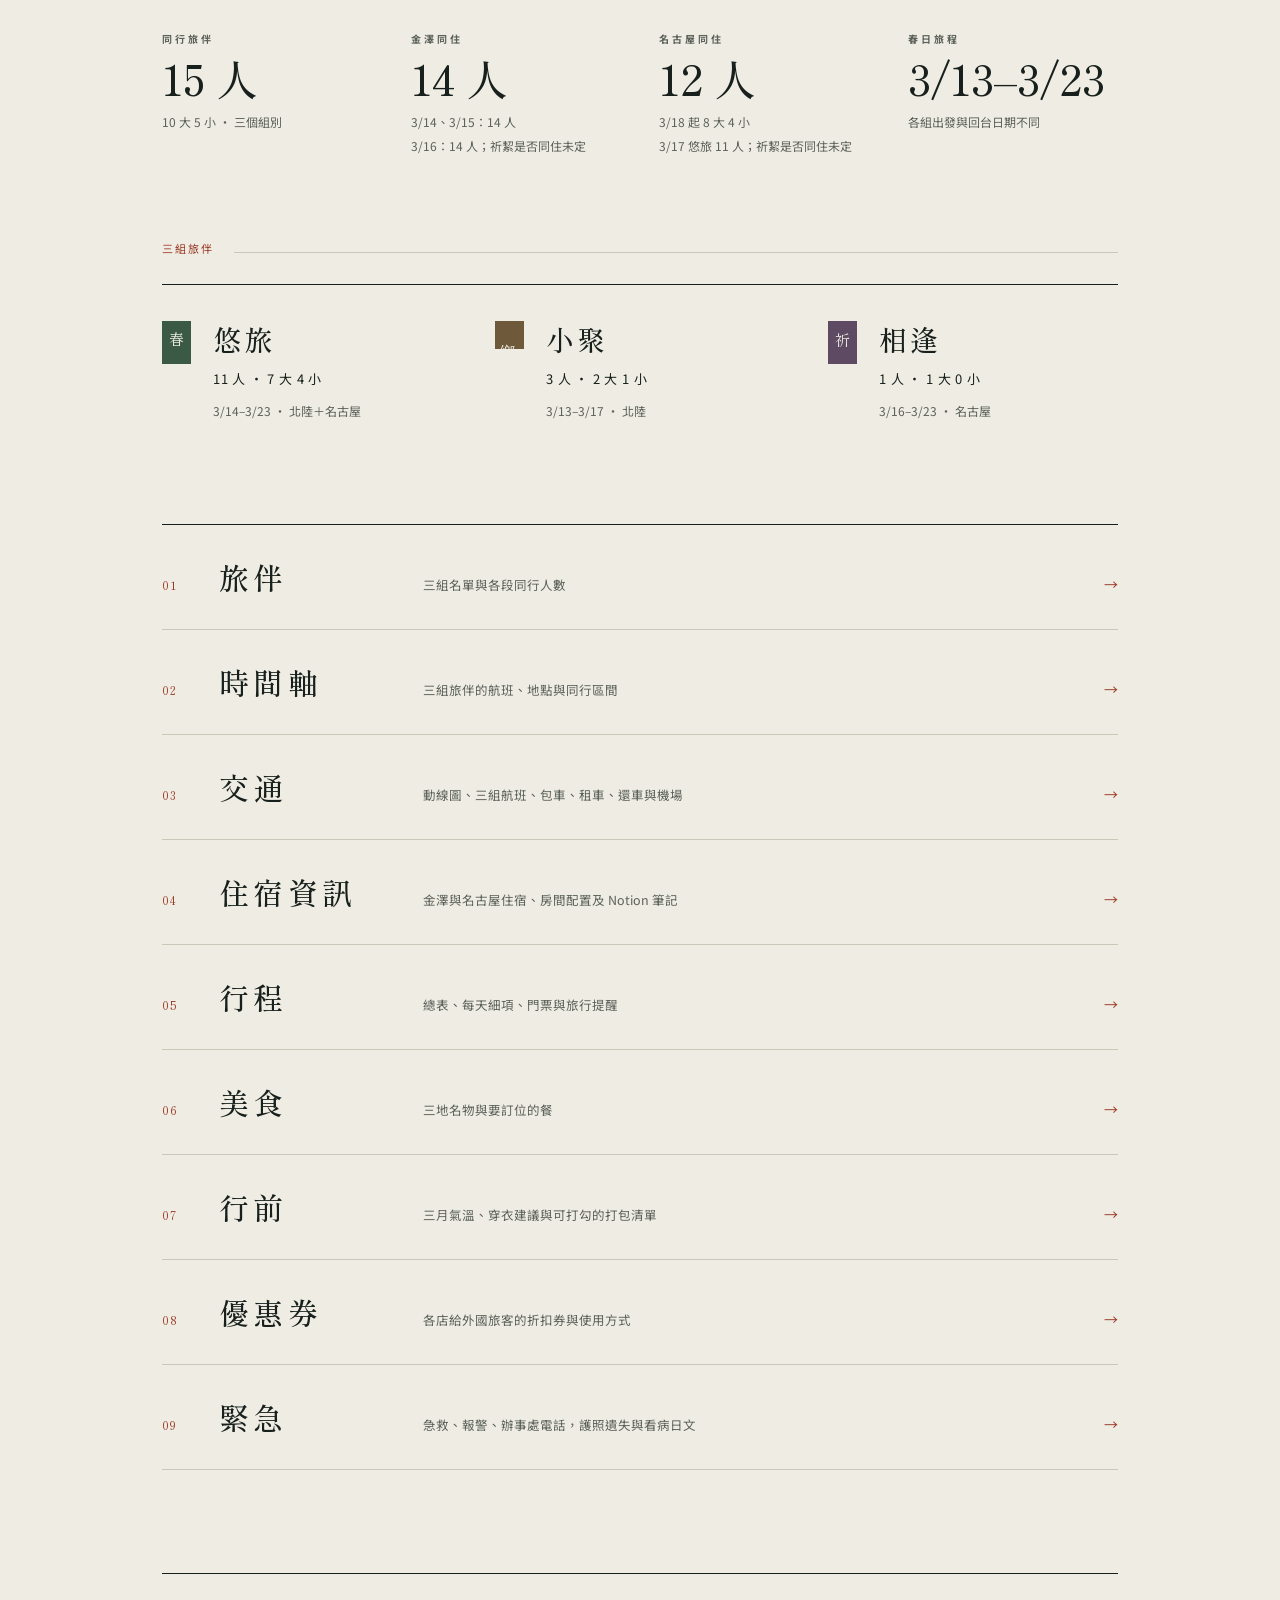
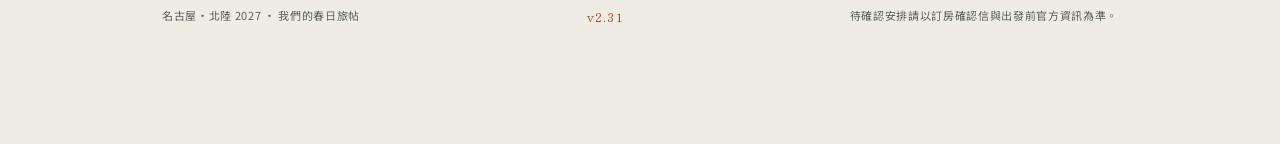
==== commit 35eba230: "新增美食、緊急分頁，動線併進交通，內容修正 (v2.31) - 動線圖搬到交通頁最上面，分頁重排為 10 頁；舊 #route 與轉址頁改指交通 - 美食：三地名物與要訂位的餐；緊急：公共急難電話（可" ====
--- a/index.html
+++ b/index.html
@@ -10,7 +10,7 @@
 <link rel="preconnect" href="https://fonts.googleapis.com">
 <link rel="preconnect" href="https://fonts.gstatic.com" crossorigin>
 <link href="https://fonts.googleapis.com/css2?family=Noto+Sans+TC:wght@300;400;500;700&family=Shippori+Mincho:wght@400;500;600&family=Zen+Old+Mincho:wght@900&display=swap" rel="stylesheet">
-<link rel="stylesheet" href="assets/style.css?v2.30">
+<link rel="stylesheet" href="assets/style.css?v2.31">
 </head>
 <body id="top" x-data="app" x-init="init()" :class="{ 'is-cond': cond }">
 <div class="wrap">
@@ -29,7 +29,7 @@
     <div class="mast-meta">
       <div class="meta-full full">
         <span class="lab">2027 SPRING</span>
-        <a class="ver" href="https://github.com/gundamhina/nagoya-2027/blob/main/CHANGELOG.md" target="_blank" rel="noopener noreferrer" title="點擊查看更新紀錄">v2.30</a>
+        <a class="ver" href="https://github.com/gundamhina/nagoya-2027/blob/main/CHANGELOG.md" target="_blank" rel="noopener noreferrer" title="點擊查看更新紀錄">v2.31</a>
       </div>
       <div class="meta-mini mini">
         <span class="cd"><span class="k">倒數</span><span class="n" x-text="$refs.cdn ? ($refs.cdn.dataset.final || $refs.cdn.textContent) : '—'">—</span><span class="u">天</span></span>
@@ -49,11 +49,12 @@
     <a href="#people"    @click.prevent="go('people')"    :aria-current="page === 'people'    ? 'page' : null"><span class="n">01</span>旅伴</a>
     <a href="#timeline"  @click.prevent="go('timeline')"  :aria-current="page === 'timeline'  ? 'page' : null"><span class="n">02</span>時間軸</a>
     <a href="#journey"   @click.prevent="go('journey')"   :aria-current="page === 'journey'   ? 'page' : null"><span class="n">03</span>交通</a>
-    <a href="#route"     @click.prevent="go('route')"     :aria-current="page === 'route'     ? 'page' : null"><span class="n">04</span>動線</a>
-    <a href="#stay"      @click.prevent="go('stay')"      :aria-current="page === 'stay'      ? 'page' : null"><span class="n">05</span>住宿資訊</a>
-    <a href="#itinerary" @click.prevent="go('itinerary')" :aria-current="page === 'itinerary' ? 'page' : null"><span class="n">06</span>行程</a>
+    <a href="#stay"      @click.prevent="go('stay')"      :aria-current="page === 'stay'      ? 'page' : null"><span class="n">04</span>住宿資訊</a>
+    <a href="#itinerary" @click.prevent="go('itinerary')" :aria-current="page === 'itinerary' ? 'page' : null"><span class="n">05</span>行程</a>
+    <a href="#food"      @click.prevent="go('food')"      :aria-current="page === 'food'      ? 'page' : null"><span class="n">06</span>美食</a>
     <a href="#prep"      @click.prevent="go('prep')"      :aria-current="page === 'prep'      ? 'page' : null"><span class="n">07</span>行前</a>
     <a href="#coupon"    @click.prevent="go('coupon')"    :aria-current="page === 'coupon'    ? 'page' : null"><span class="n">08</span>優惠券</a>
+    <a href="#emergency" @click.prevent="go('emergency')" :aria-current="page === 'emergency' ? 'page' : null"><span class="n">09</span>緊急</a>
   </nav>
  </div>
 </header>
@@ -79,8 +80,8 @@
         <span class="n" id="cd-n" x-ref="cdn">—</span>
         <span class="u" id="cd-u">計算中</span>
       </div>
-      <a href="assets/cover-2027-wide.webp?v2.30" target="_blank" rel="noopener noreferrer" title="開啟完整封面">
-        <img src="assets/cover-2027-wide.webp?v2.30" alt="北陸・名古屋 2027 春日封面：金澤茶屋街、白川鄉合掌村、名古屋城與樂高樂園，膠彩風格" width="1672" height="941">
+      <a href="assets/cover-2027-wide.webp?v2.31" target="_blank" rel="noopener noreferrer" title="開啟完整封面">
+        <img src="assets/cover-2027-wide.webp?v2.31" alt="北陸・名古屋 2027 春日封面：金澤茶屋街、白川鄉合掌村、名古屋城與樂高樂園，膠彩風格" width="1672" height="941">
       </a>
       <figcaption><span class="k">封面 · COVER</span><span>點圖看完整版</span></figcaption>
     </figure>
@@ -96,12 +97,13 @@
   <div class="toc">
     <a href="#people"    @click.prevent="go('people')"><span class="no">01</span><span class="ti">旅伴</span><span class="nt">三組名單與各段同行人數</span><span class="ar">→</span></a>
     <a href="#timeline"  @click.prevent="go('timeline')"><span class="no">02</span><span class="ti">時間軸</span><span class="nt">三組旅伴的航班、地點與同行區間</span><span class="ar">→</span></a>
-    <a href="#journey"   @click.prevent="go('journey')"><span class="no">03</span><span class="ti">交通</span><span class="nt">三組航班、包車、租車與機場</span><span class="ar">→</span></a>
-    <a href="#route"     @click.prevent="go('route')"><span class="no">04</span><span class="ti">動線</span><span class="nt">金澤、高山、白川鄉到名古屋的動線地圖</span><span class="ar">→</span></a>
-    <a href="#stay"      @click.prevent="go('stay')"><span class="no">05</span><span class="ti">住宿資訊</span><span class="nt">金澤與名古屋住宿、房間配置及 Notion 筆記</span><span class="ar">→</span></a>
-    <a href="#itinerary" @click.prevent="go('itinerary')"><span class="no">06</span><span class="ti">行程</span><span class="nt">總表、每天細項與旅行提醒</span><span class="ar">→</span></a>
+    <a href="#journey"   @click.prevent="go('journey')"><span class="no">03</span><span class="ti">交通</span><span class="nt">動線圖、三組航班、包車、租車、還車與機場</span><span class="ar">→</span></a>
+    <a href="#stay"      @click.prevent="go('stay')"><span class="no">04</span><span class="ti">住宿資訊</span><span class="nt">金澤與名古屋住宿、房間配置及 Notion 筆記</span><span class="ar">→</span></a>
+    <a href="#itinerary" @click.prevent="go('itinerary')"><span class="no">05</span><span class="ti">行程</span><span class="nt">總表、每天細項、門票與旅行提醒</span><span class="ar">→</span></a>
+    <a href="#food"      @click.prevent="go('food')"><span class="no">06</span><span class="ti">美食</span><span class="nt">三地名物與要訂位的餐</span><span class="ar">→</span></a>
     <a href="#prep"      @click.prevent="go('prep')"><span class="no">07</span><span class="ti">行前</span><span class="nt">三月氣溫、穿衣建議與可打勾的打包清單</span><span class="ar">→</span></a>
     <a href="#coupon"    @click.prevent="go('coupon')"><span class="no">08</span><span class="ti">優惠券</span><span class="nt">各店給外國旅客的折扣券與使用方式</span><span class="ar">→</span></a>
+    <a href="#emergency" @click.prevent="go('emergency')"><span class="no">09</span><span class="ti">緊急</span><span class="nt">急救、報警、辦事處電話，護照遺失與看病日文</span><span class="ar">→</span></a>
   </div>
 </section>
 
@@ -129,21 +131,18 @@
     <h1>交通</h1>
     <p class="lead" data-v2="journey-lead"></p>
   </div>
-  <div data-v2="journey"></div>
-</section>
-
-<section id="route" :class="{ 'is-active': page === 'route' }" aria-label="動線">
   <figure class="route-image plate">
     <a href="assets/route-2027.png?v2.22" target="_blank" rel="noopener noreferrer" title="開啟原尺寸動線圖">
       <img src="assets/route-2027.png?v2.22" alt="北陸到名古屋的十一日移動軌跡：金澤、高山、白川鄉、名古屋與進出機場" width="1672" height="941" loading="lazy">
     </a>
-    <figcaption><span class="k">動線 · ROUTE</span><span>各段日期見總覽的動線區塊 · 點圖開啟原尺寸</span></figcaption>
+    <figcaption><span class="k">動線 · ROUTE</span><span>各段日期見總覽的動線區塊與時間軸 · 點圖開啟原尺寸</span></figcaption>
   </figure>
+  <div data-v2="journey"></div>
 </section>
 
 <section id="stay" :class="{ 'is-active': page === 'stay' }">
   <div class="head">
-    <span class="kicker">05 / STAY</span>
+    <span class="kicker">04 / STAY</span>
     <h1>住宿資訊</h1>
     <p class="lead" data-v2="stay-lead"></p>
   </div>
@@ -152,11 +151,20 @@
 
 <section id="itinerary" :class="{ 'is-active': page === 'itinerary' }">
   <div class="head">
-    <span class="kicker">06 / ITINERARY</span>
+    <span class="kicker">05 / ITINERARY</span>
     <h1>行程</h1>
     <p class="lead" data-v2="itinerary-lead"></p>
   </div>
   <div data-v2="itinerary"></div>
+</section>
+
+<section id="food" :class="{ 'is-active': page === 'food' }">
+  <div class="head">
+    <span class="kicker">06 / FOOD</span>
+    <h1>美食</h1>
+    <p class="lead" data-v2="food-lead"></p>
+  </div>
+  <div data-v2="food"></div>
 </section>
 
 <section id="prep" :class="{ 'is-active': page === 'prep' }">
@@ -180,18 +188,27 @@
   <div data-v2="coupon"></div>
 </section>
 
+<section id="emergency" :class="{ 'is-active': page === 'emergency' }">
+  <div class="head">
+    <span class="kicker">09 / EMERGENCY</span>
+    <h1>緊急</h1>
+    <p class="lead" data-v2="emergency-lead"></p>
+  </div>
+  <div data-v2="emergency"></div>
+</section>
+
 </div>
 
 <footer class="foot">
   <span>名古屋・北陸 2027 · 我們的春日旅帖</span>
-  <span class="v">v2.30</span>
+  <span class="v">v2.31</span>
   <span>待確認安排請以訂房確認信與出發前官方資訊為準。</span>
 </footer>
 
 </div>
-<script src="assets/trip-data.js?v2.30"></script>
-<script src="assets/render.js?v2.30"></script>
-<script src="assets/app.js?v2.30"></script>
-<script src="assets/alpine.min.js?v2.30" defer></script>
+<script src="assets/trip-data.js?v2.31"></script>
+<script src="assets/render.js?v2.31"></script>
+<script src="assets/app.js?v2.31"></script>
+<script src="assets/alpine.min.js?v2.31" defer></script>
 </body>
 </html>
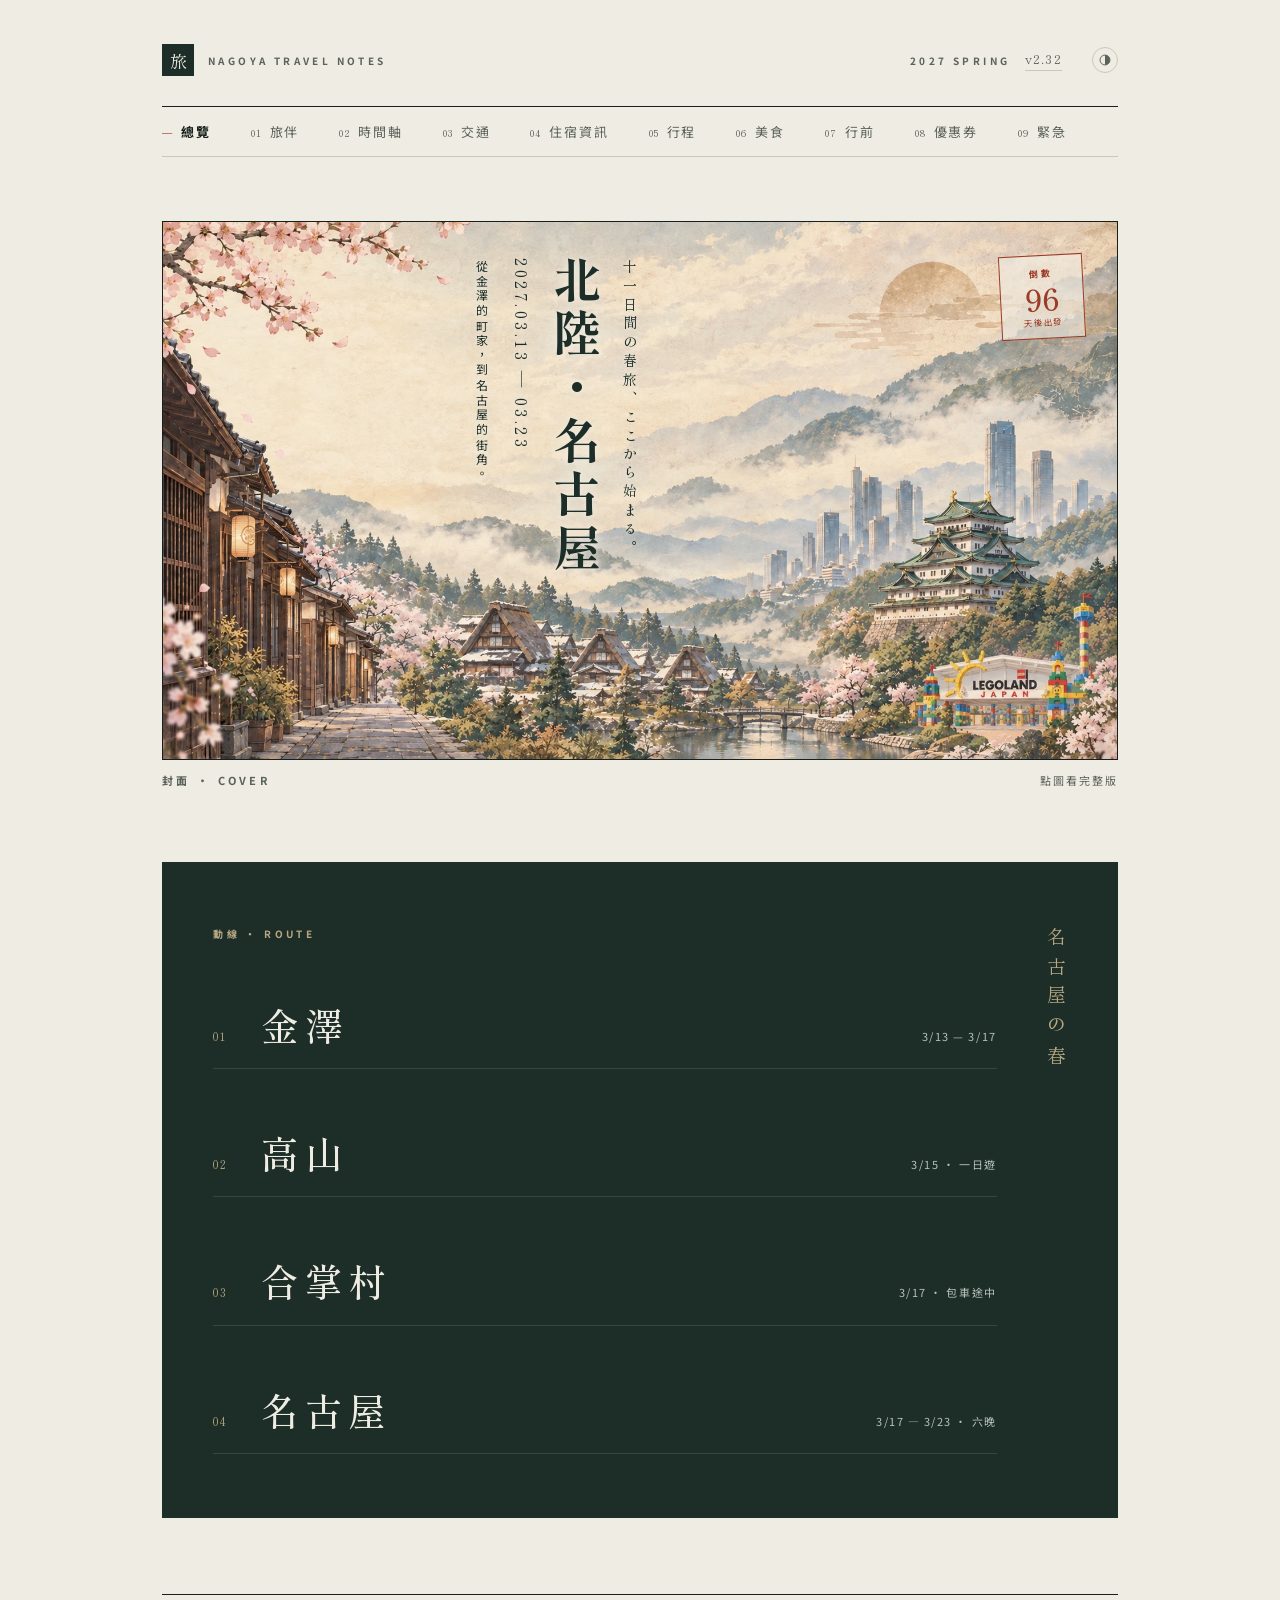
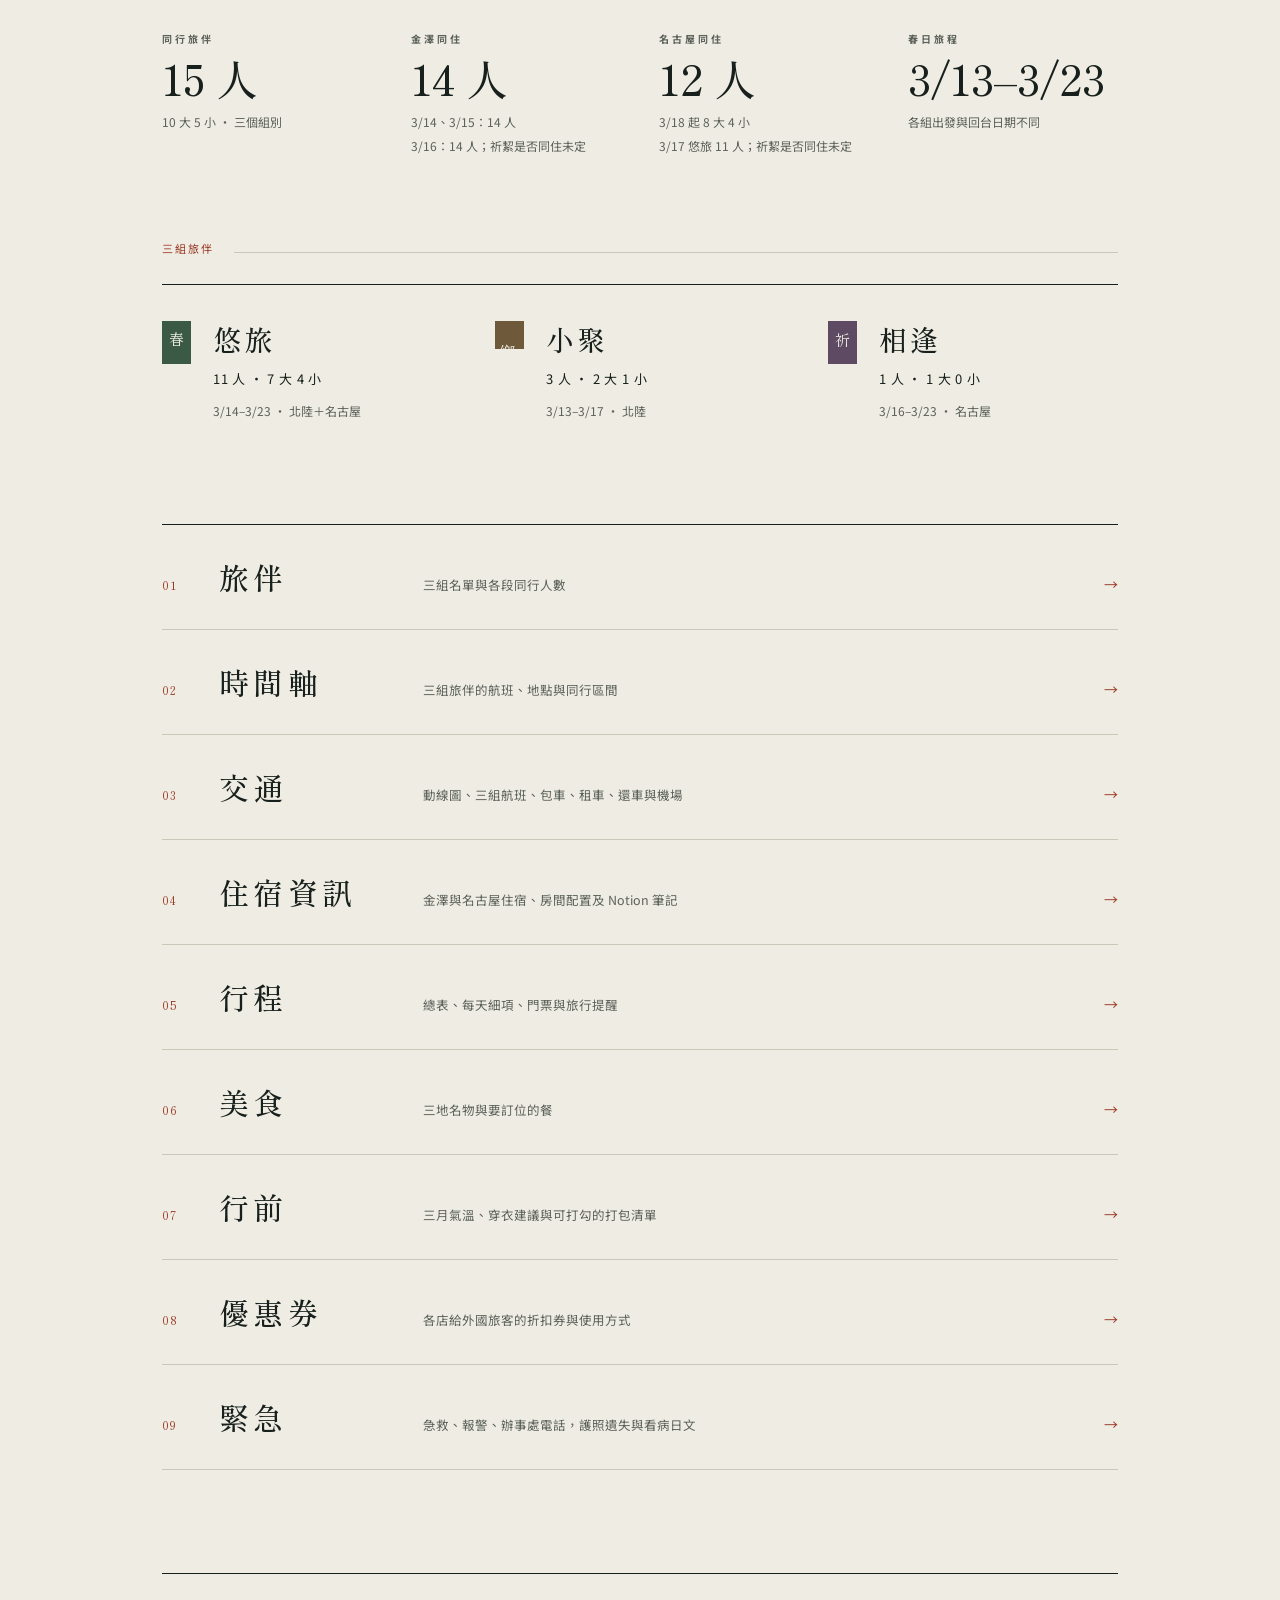
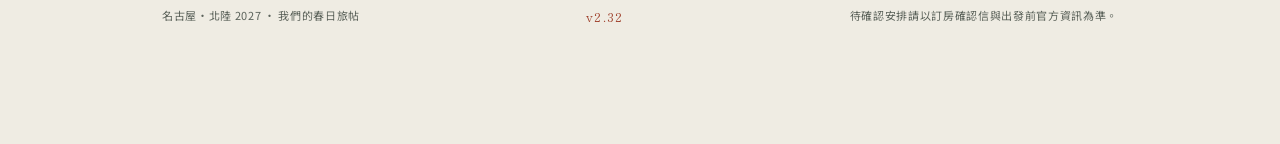
==== commit 7a23329e: "補小松機場到金澤、刪掉舊封面 (v2.32) - 地面交通新增「小松機場 → 金澤」（3/13、3/14），交通方式待確認 - 刪掉已無頁面使用的 assets/cover-2027.png，文件改指" ====
--- a/index.html
+++ b/index.html
@@ -10,7 +10,7 @@
 <link rel="preconnect" href="https://fonts.googleapis.com">
 <link rel="preconnect" href="https://fonts.gstatic.com" crossorigin>
 <link href="https://fonts.googleapis.com/css2?family=Noto+Sans+TC:wght@300;400;500;700&family=Shippori+Mincho:wght@400;500;600&family=Zen+Old+Mincho:wght@900&display=swap" rel="stylesheet">
-<link rel="stylesheet" href="assets/style.css?v2.31">
+<link rel="stylesheet" href="assets/style.css?v2.32">
 </head>
 <body id="top" x-data="app" x-init="init()" :class="{ 'is-cond': cond }">
 <div class="wrap">
@@ -29,7 +29,7 @@
     <div class="mast-meta">
       <div class="meta-full full">
         <span class="lab">2027 SPRING</span>
-        <a class="ver" href="https://github.com/gundamhina/nagoya-2027/blob/main/CHANGELOG.md" target="_blank" rel="noopener noreferrer" title="點擊查看更新紀錄">v2.31</a>
+        <a class="ver" href="https://github.com/gundamhina/nagoya-2027/blob/main/CHANGELOG.md" target="_blank" rel="noopener noreferrer" title="點擊查看更新紀錄">v2.32</a>
       </div>
       <div class="meta-mini mini">
         <span class="cd"><span class="k">倒數</span><span class="n" x-text="$refs.cdn ? ($refs.cdn.dataset.final || $refs.cdn.textContent) : '—'">—</span><span class="u">天</span></span>
@@ -80,8 +80,8 @@
         <span class="n" id="cd-n" x-ref="cdn">—</span>
         <span class="u" id="cd-u">計算中</span>
       </div>
-      <a href="assets/cover-2027-wide.webp?v2.31" target="_blank" rel="noopener noreferrer" title="開啟完整封面">
-        <img src="assets/cover-2027-wide.webp?v2.31" alt="北陸・名古屋 2027 春日封面：金澤茶屋街、白川鄉合掌村、名古屋城與樂高樂園，膠彩風格" width="1672" height="941">
+      <a href="assets/cover-2027-wide.webp?v2.32" target="_blank" rel="noopener noreferrer" title="開啟完整封面">
+        <img src="assets/cover-2027-wide.webp?v2.32" alt="北陸・名古屋 2027 春日封面：金澤茶屋街、白川鄉合掌村、名古屋城與樂高樂園，膠彩風格" width="1672" height="941">
       </a>
       <figcaption><span class="k">封面 · COVER</span><span>點圖看完整版</span></figcaption>
     </figure>
@@ -201,14 +201,14 @@
 
 <footer class="foot">
   <span>名古屋・北陸 2027 · 我們的春日旅帖</span>
-  <span class="v">v2.31</span>
+  <span class="v">v2.32</span>
   <span>待確認安排請以訂房確認信與出發前官方資訊為準。</span>
 </footer>
 
 </div>
-<script src="assets/trip-data.js?v2.31"></script>
-<script src="assets/render.js?v2.31"></script>
-<script src="assets/app.js?v2.31"></script>
-<script src="assets/alpine.min.js?v2.31" defer></script>
+<script src="assets/trip-data.js?v2.32"></script>
+<script src="assets/render.js?v2.32"></script>
+<script src="assets/app.js?v2.32"></script>
+<script src="assets/alpine.min.js?v2.32" defer></script>
 </body>
 </html>
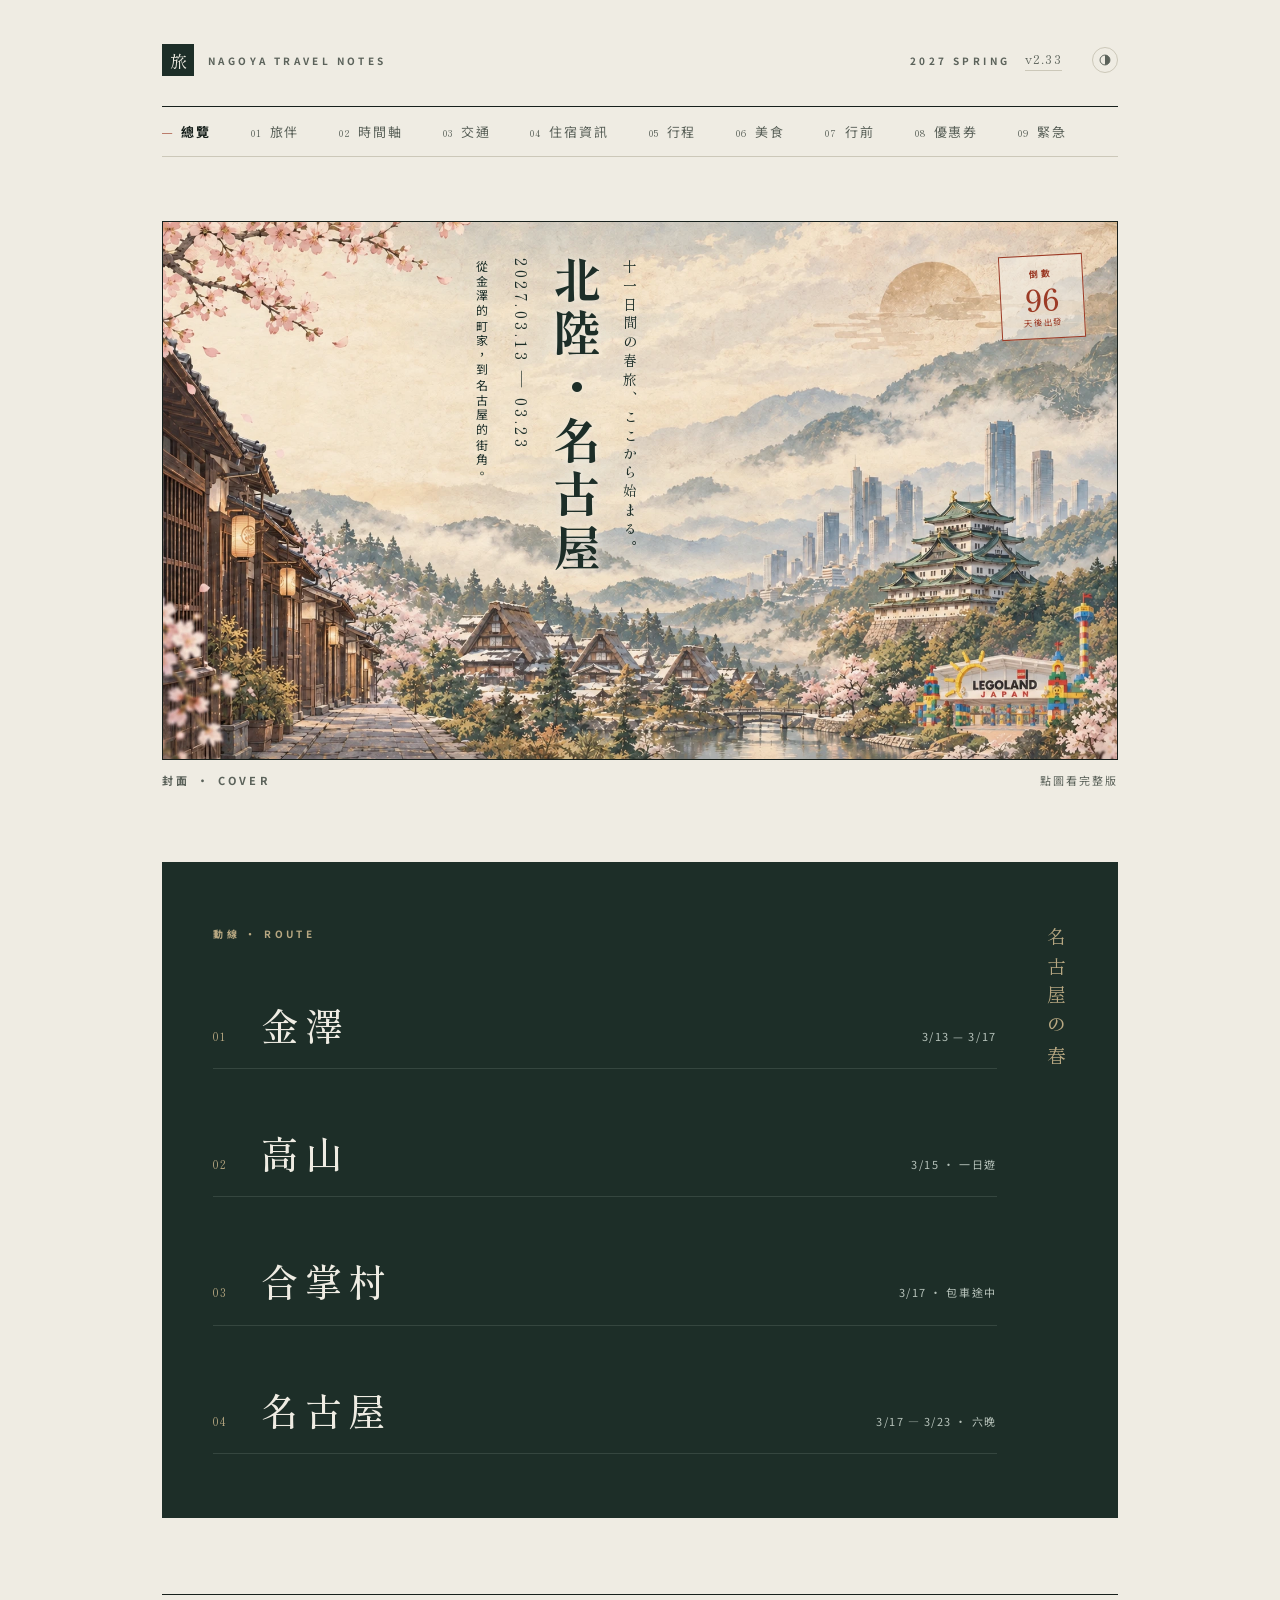
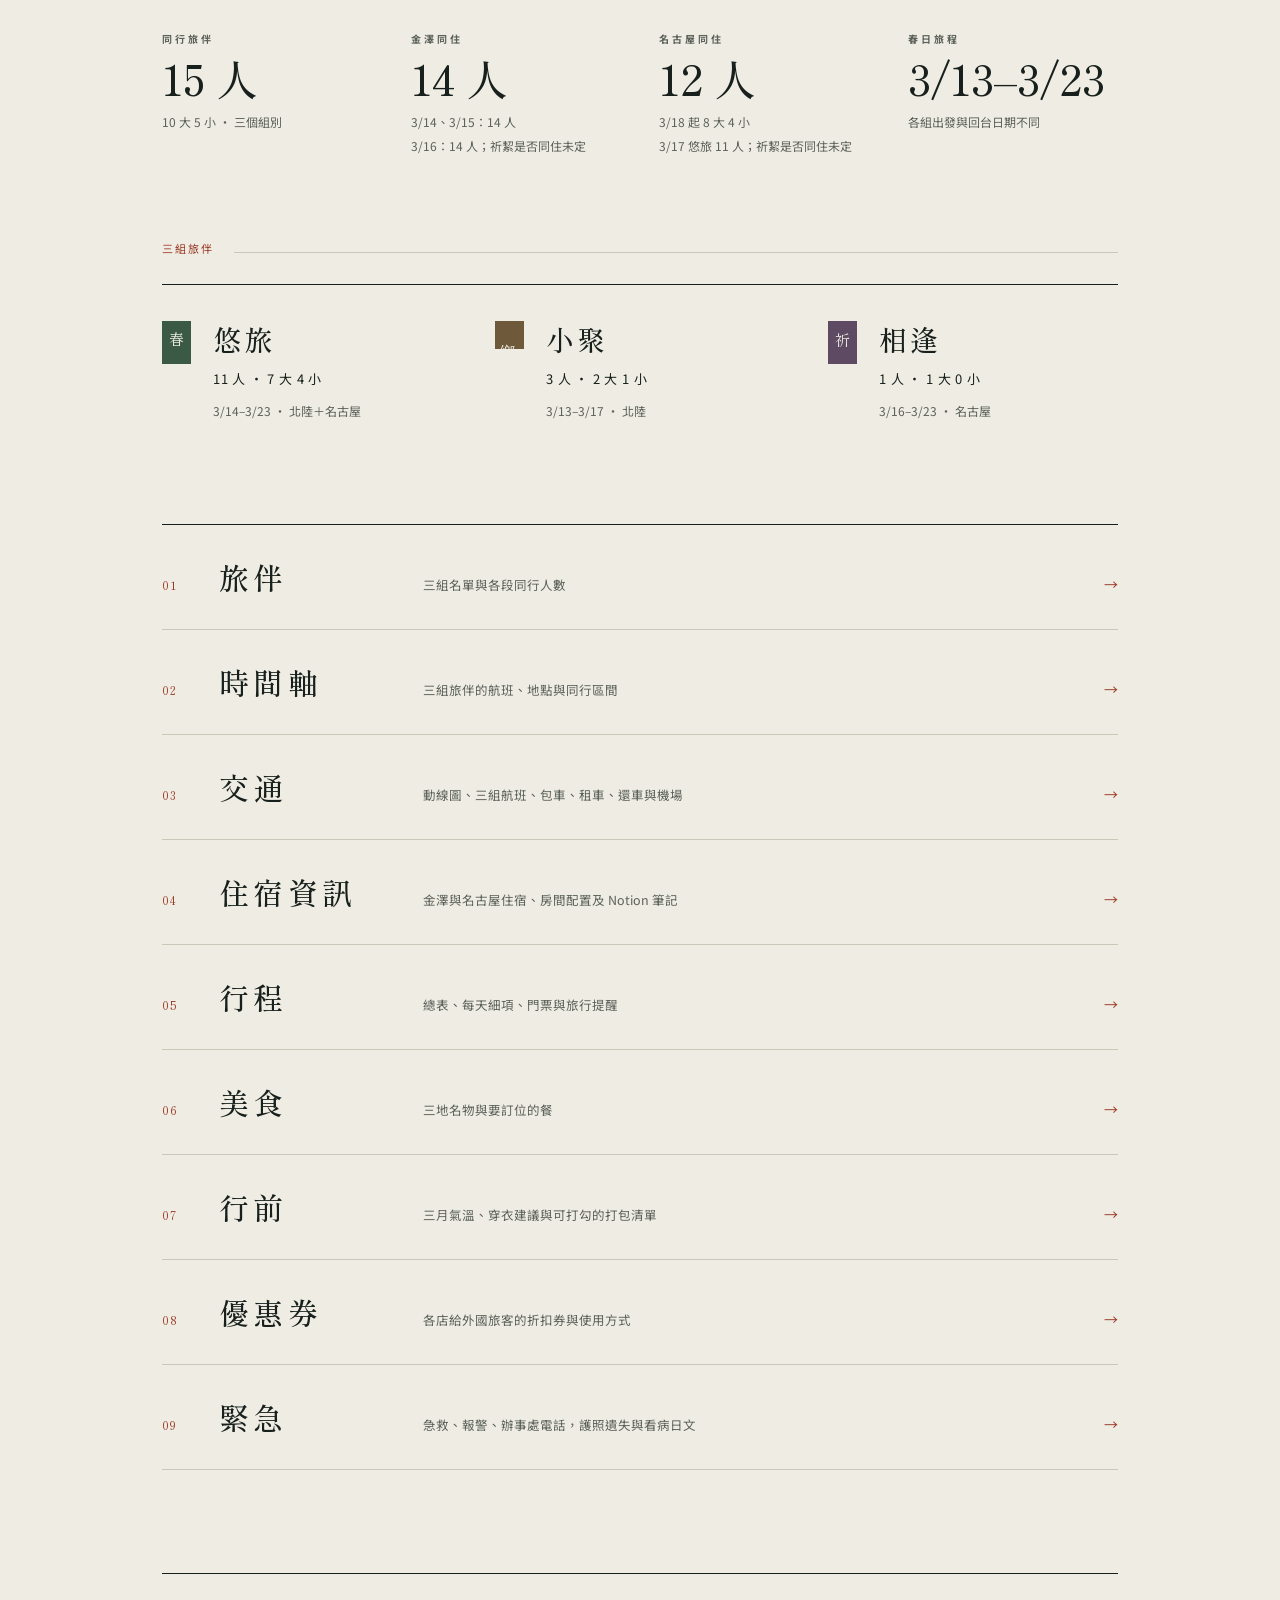
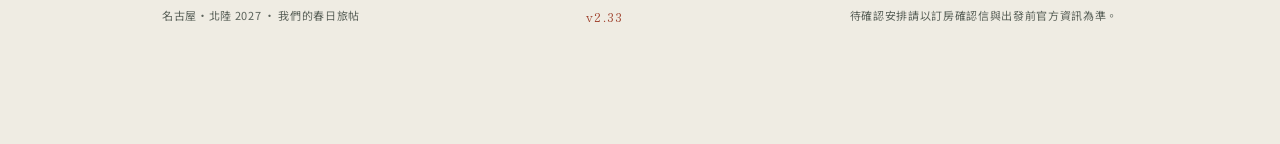
==== commit 044f836f: "美食頁新增 LAWSON 超商組合 (v2.33)" ====
--- a/index.html
+++ b/index.html
@@ -10,7 +10,7 @@
 <link rel="preconnect" href="https://fonts.googleapis.com">
 <link rel="preconnect" href="https://fonts.gstatic.com" crossorigin>
 <link href="https://fonts.googleapis.com/css2?family=Noto+Sans+TC:wght@300;400;500;700&family=Shippori+Mincho:wght@400;500;600&family=Zen+Old+Mincho:wght@900&display=swap" rel="stylesheet">
-<link rel="stylesheet" href="assets/style.css?v2.32">
+<link rel="stylesheet" href="assets/style.css?v2.33">
 </head>
 <body id="top" x-data="app" x-init="init()" :class="{ 'is-cond': cond }">
 <div class="wrap">
@@ -29,7 +29,7 @@
     <div class="mast-meta">
       <div class="meta-full full">
         <span class="lab">2027 SPRING</span>
-        <a class="ver" href="https://github.com/gundamhina/nagoya-2027/blob/main/CHANGELOG.md" target="_blank" rel="noopener noreferrer" title="點擊查看更新紀錄">v2.32</a>
+        <a class="ver" href="https://github.com/gundamhina/nagoya-2027/blob/main/CHANGELOG.md" target="_blank" rel="noopener noreferrer" title="點擊查看更新紀錄">v2.33</a>
       </div>
       <div class="meta-mini mini">
         <span class="cd"><span class="k">倒數</span><span class="n" x-text="$refs.cdn ? ($refs.cdn.dataset.final || $refs.cdn.textContent) : '—'">—</span><span class="u">天</span></span>
@@ -80,8 +80,8 @@
         <span class="n" id="cd-n" x-ref="cdn">—</span>
         <span class="u" id="cd-u">計算中</span>
       </div>
-      <a href="assets/cover-2027-wide.webp?v2.32" target="_blank" rel="noopener noreferrer" title="開啟完整封面">
-        <img src="assets/cover-2027-wide.webp?v2.32" alt="北陸・名古屋 2027 春日封面：金澤茶屋街、白川鄉合掌村、名古屋城與樂高樂園，膠彩風格" width="1672" height="941">
+      <a href="assets/cover-2027-wide.webp?v2.33" target="_blank" rel="noopener noreferrer" title="開啟完整封面">
+        <img src="assets/cover-2027-wide.webp?v2.33" alt="北陸・名古屋 2027 春日封面：金澤茶屋街、白川鄉合掌村、名古屋城與樂高樂園，膠彩風格" width="1672" height="941">
       </a>
       <figcaption><span class="k">封面 · COVER</span><span>點圖看完整版</span></figcaption>
     </figure>
@@ -201,14 +201,14 @@
 
 <footer class="foot">
   <span>名古屋・北陸 2027 · 我們的春日旅帖</span>
-  <span class="v">v2.32</span>
+  <span class="v">v2.33</span>
   <span>待確認安排請以訂房確認信與出發前官方資訊為準。</span>
 </footer>
 
 </div>
-<script src="assets/trip-data.js?v2.32"></script>
-<script src="assets/render.js?v2.32"></script>
-<script src="assets/app.js?v2.32"></script>
-<script src="assets/alpine.min.js?v2.32" defer></script>
+<script src="assets/trip-data.js?v2.33"></script>
+<script src="assets/render.js?v2.33"></script>
+<script src="assets/app.js?v2.33"></script>
+<script src="assets/alpine.min.js?v2.33" defer></script>
 </body>
 </html>
--- a/assets/style.css
+++ b/assets/style.css
@@ -592,3 +592,8 @@
   .tl caption{font-size:10px;letter-spacing:.08em;}
 }
 
+
+/* 超商組合 */
+@media(min-width:900px){.combo-wrap{grid-template-columns:1fr;}}
+.combo-list{margin:8px 0 0;padding-left:1.1em;}
+.combo-list li{font-size:12px;line-height:1.85;color:var(--body);margin-bottom:3px;}
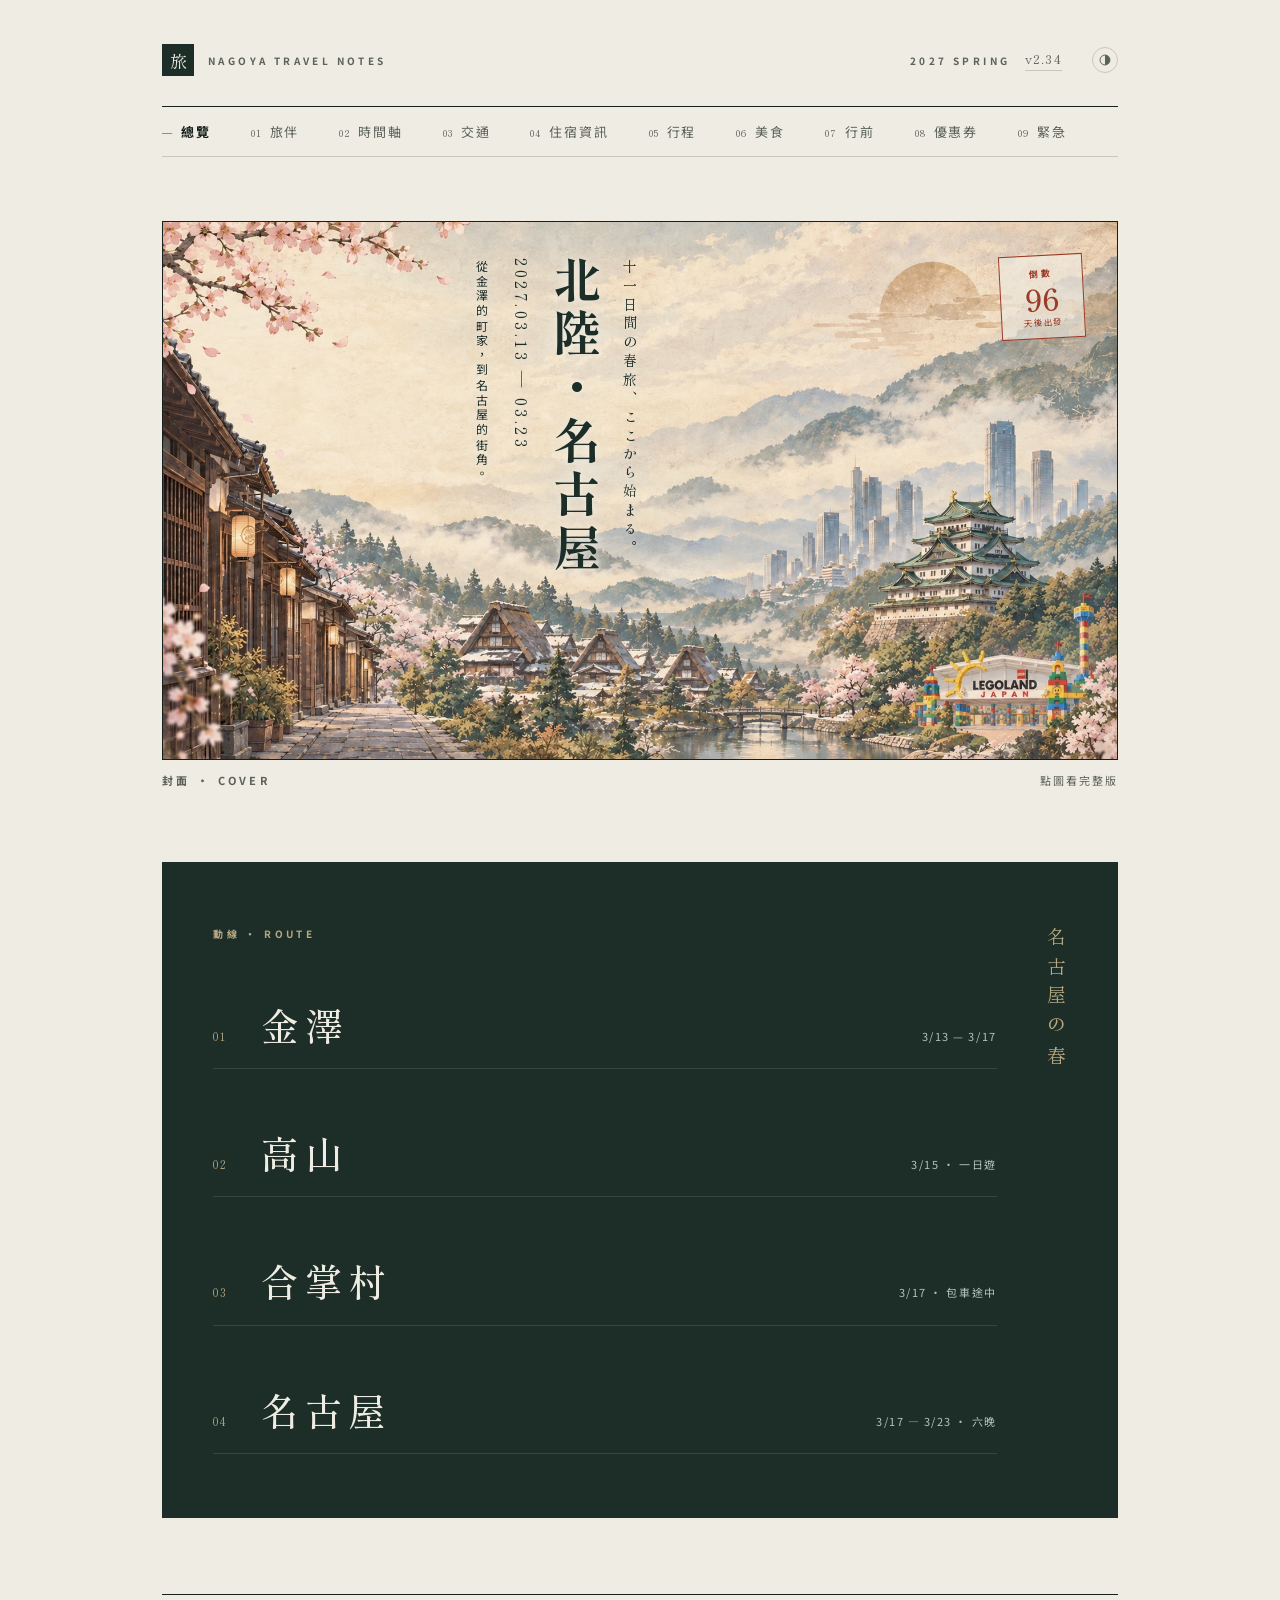
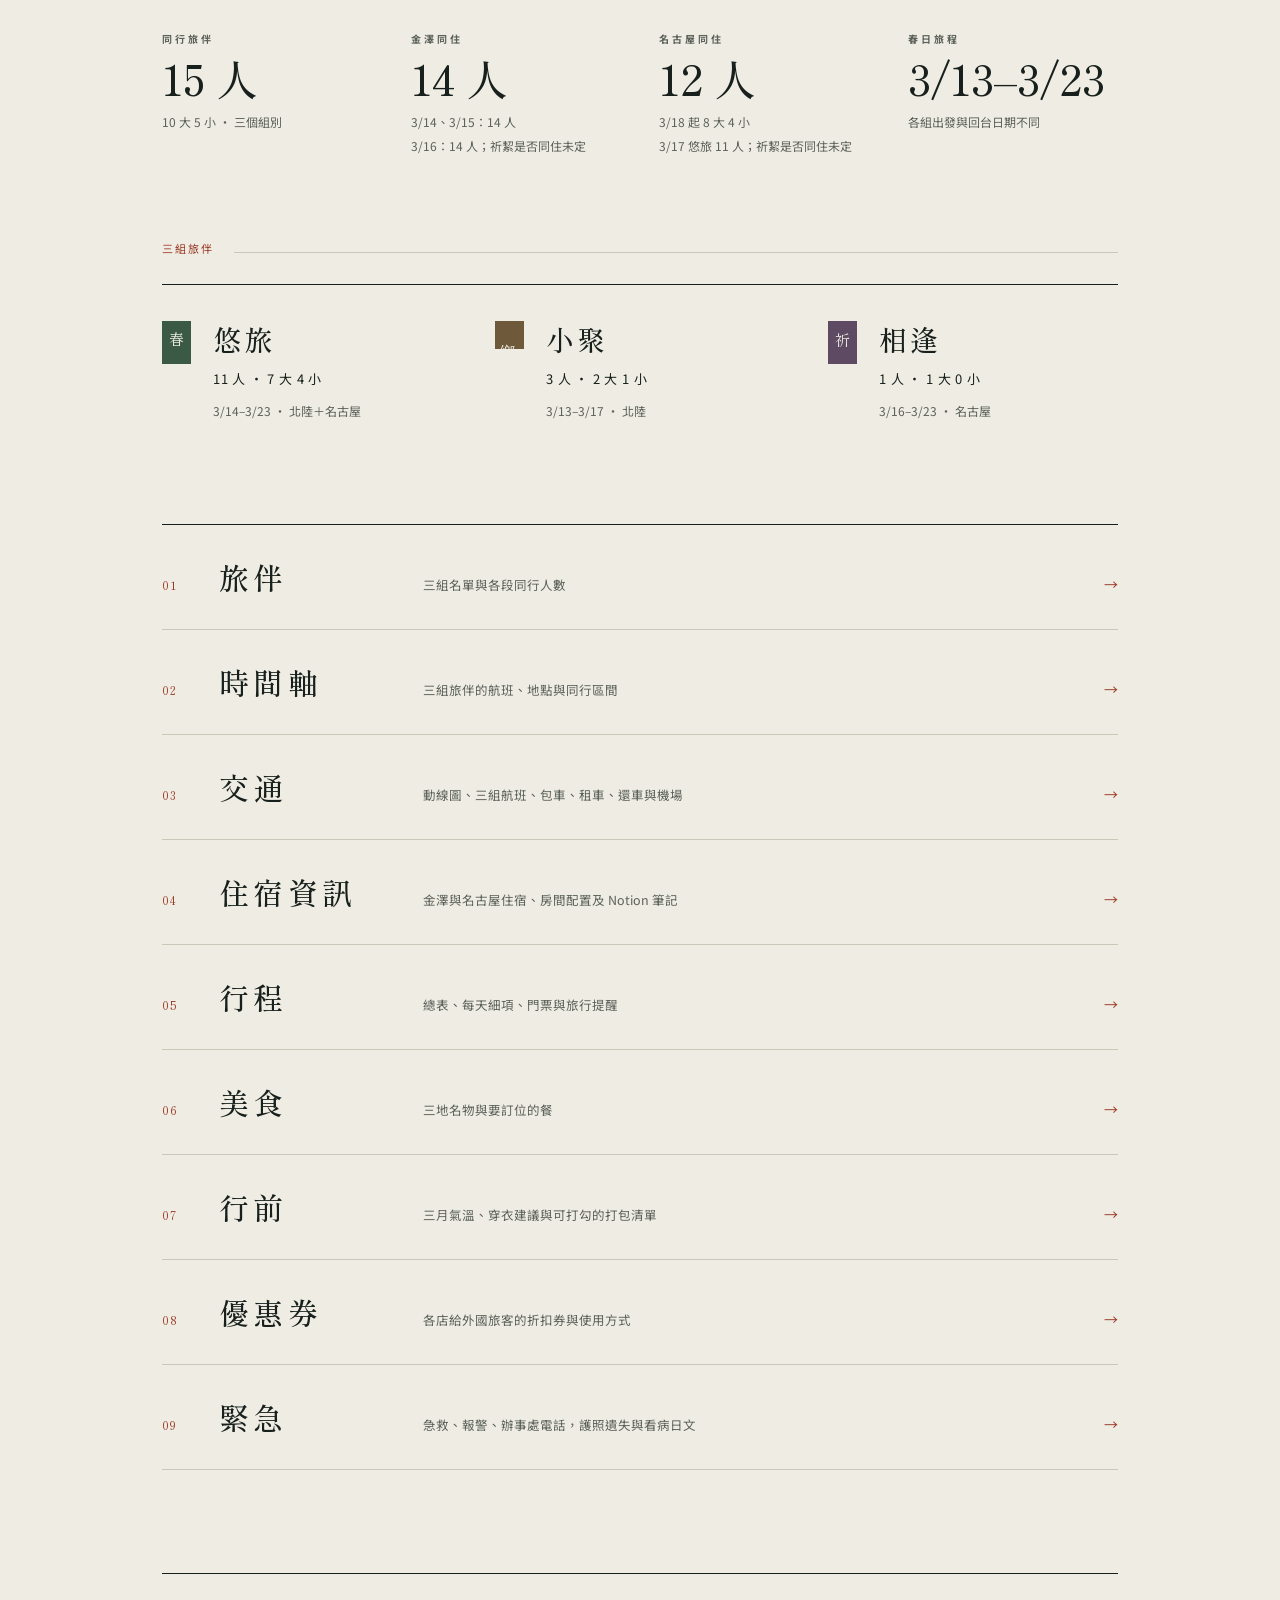
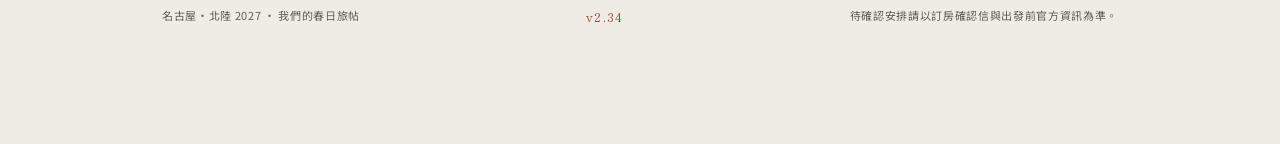
==== commit 0b9720da: "金澤住宿定案：金澤四季亭 (v2.34) - 住宿頁加房源連結、地址、設備；房間床位兩種寫法照寫待業者確認 - 金澤地址同步到緊急頁、VJW 說明、3/14 細項與小松機場到金澤 - 接在遠端 v2." ====
--- a/index.html
+++ b/index.html
@@ -10,7 +10,7 @@
 <link rel="preconnect" href="https://fonts.googleapis.com">
 <link rel="preconnect" href="https://fonts.gstatic.com" crossorigin>
 <link href="https://fonts.googleapis.com/css2?family=Noto+Sans+TC:wght@300;400;500;700&family=Shippori+Mincho:wght@400;500;600&family=Zen+Old+Mincho:wght@900&display=swap" rel="stylesheet">
-<link rel="stylesheet" href="assets/style.css?v2.33">
+<link rel="stylesheet" href="assets/style.css?v2.34">
 </head>
 <body id="top" x-data="app" x-init="init()" :class="{ 'is-cond': cond }">
 <div class="wrap">
@@ -29,7 +29,7 @@
     <div class="mast-meta">
       <div class="meta-full full">
         <span class="lab">2027 SPRING</span>
-        <a class="ver" href="https://github.com/gundamhina/nagoya-2027/blob/main/CHANGELOG.md" target="_blank" rel="noopener noreferrer" title="點擊查看更新紀錄">v2.33</a>
+        <a class="ver" href="https://github.com/gundamhina/nagoya-2027/blob/main/CHANGELOG.md" target="_blank" rel="noopener noreferrer" title="點擊查看更新紀錄">v2.34</a>
       </div>
       <div class="meta-mini mini">
         <span class="cd"><span class="k">倒數</span><span class="n" x-text="$refs.cdn ? ($refs.cdn.dataset.final || $refs.cdn.textContent) : '—'">—</span><span class="u">天</span></span>
@@ -80,8 +80,8 @@
         <span class="n" id="cd-n" x-ref="cdn">—</span>
         <span class="u" id="cd-u">計算中</span>
       </div>
-      <a href="assets/cover-2027-wide.webp?v2.33" target="_blank" rel="noopener noreferrer" title="開啟完整封面">
-        <img src="assets/cover-2027-wide.webp?v2.33" alt="北陸・名古屋 2027 春日封面：金澤茶屋街、白川鄉合掌村、名古屋城與樂高樂園，膠彩風格" width="1672" height="941">
+      <a href="assets/cover-2027-wide.webp?v2.34" target="_blank" rel="noopener noreferrer" title="開啟完整封面">
+        <img src="assets/cover-2027-wide.webp?v2.34" alt="北陸・名古屋 2027 春日封面：金澤茶屋街、白川鄉合掌村、名古屋城與樂高樂園，膠彩風格" width="1672" height="941">
       </a>
       <figcaption><span class="k">封面 · COVER</span><span>點圖看完整版</span></figcaption>
     </figure>
@@ -201,14 +201,14 @@
 
 <footer class="foot">
   <span>名古屋・北陸 2027 · 我們的春日旅帖</span>
-  <span class="v">v2.33</span>
+  <span class="v">v2.34</span>
   <span>待確認安排請以訂房確認信與出發前官方資訊為準。</span>
 </footer>
 
 </div>
-<script src="assets/trip-data.js?v2.33"></script>
-<script src="assets/render.js?v2.33"></script>
-<script src="assets/app.js?v2.33"></script>
-<script src="assets/alpine.min.js?v2.33" defer></script>
+<script src="assets/trip-data.js?v2.34"></script>
+<script src="assets/render.js?v2.34"></script>
+<script src="assets/app.js?v2.34"></script>
+<script src="assets/alpine.min.js?v2.34" defer></script>
 </body>
 </html>
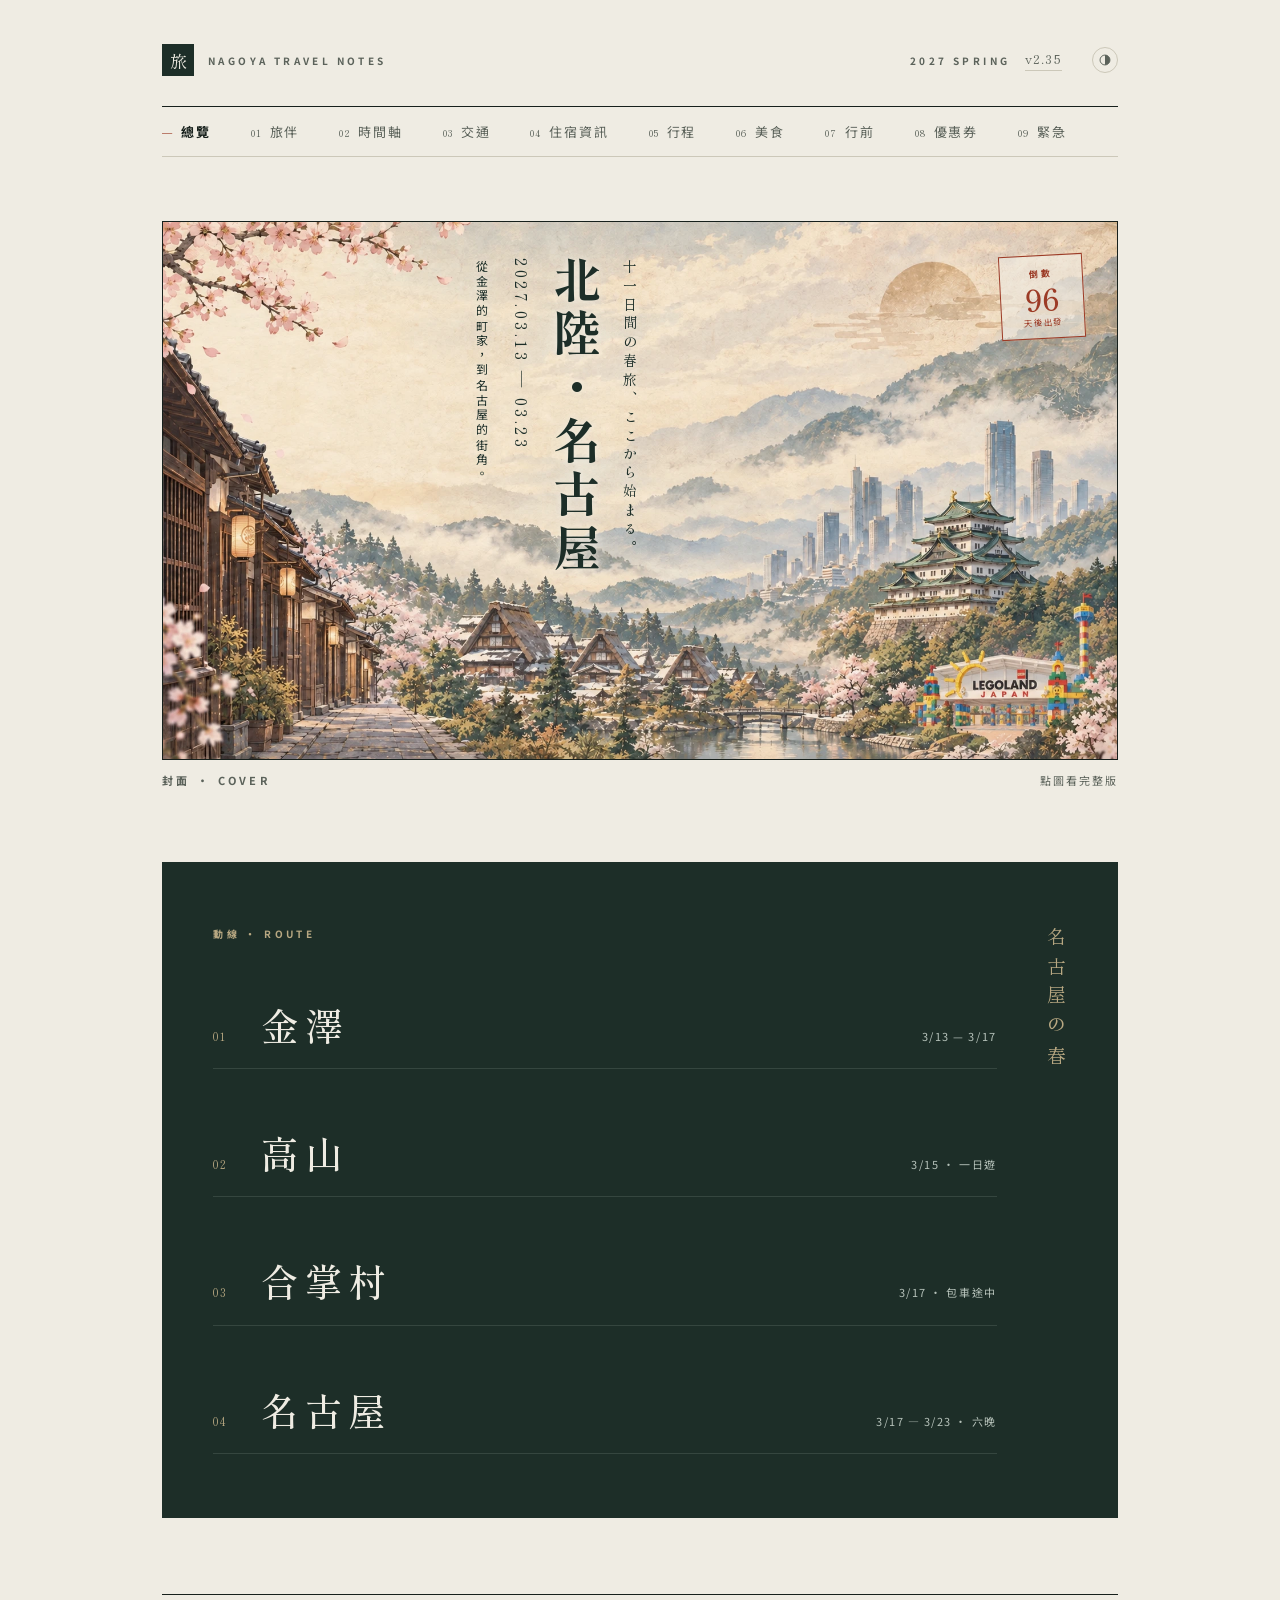
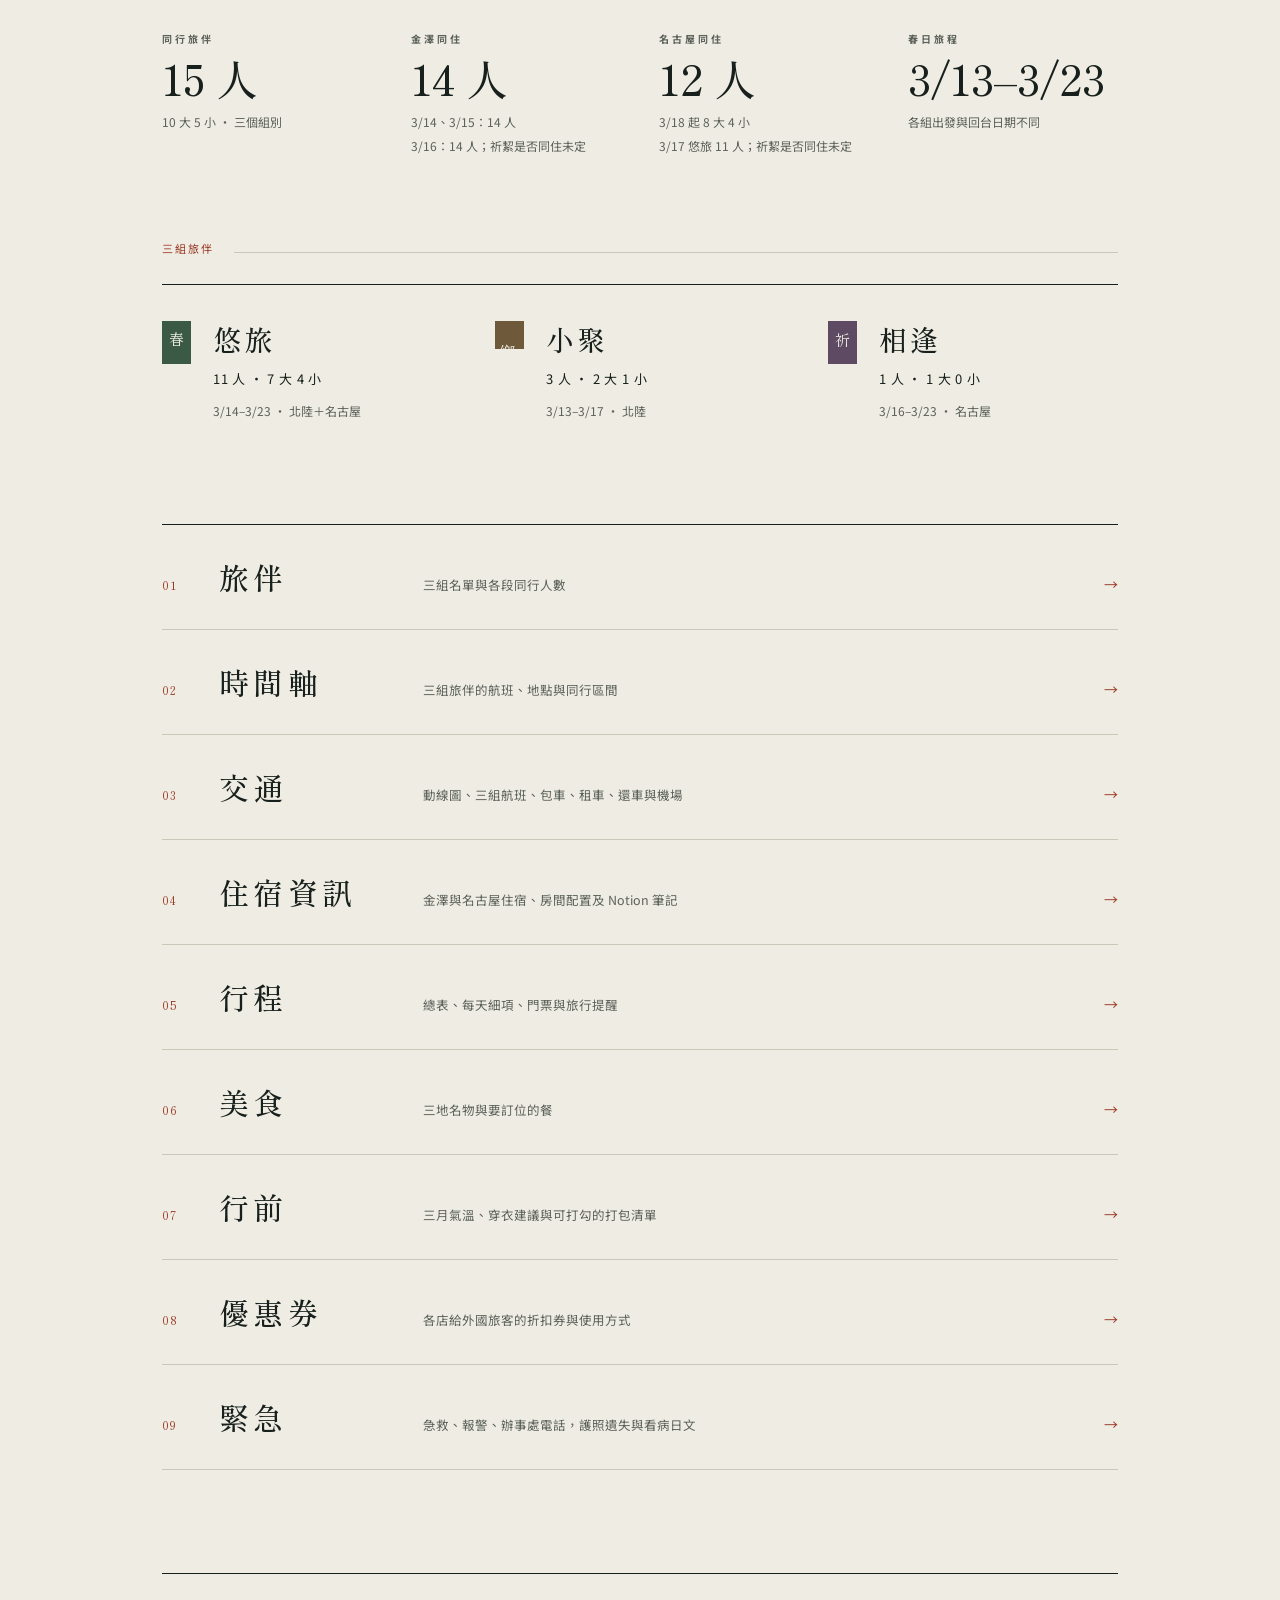
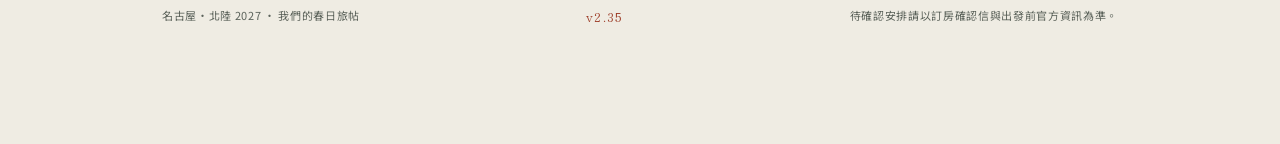
==== commit e4ba5292: "手繪風城市地圖與走路地圖 (v2.35) - 交通頁：金澤、名古屋手繪風散步地圖，位置、河流、鐵路、大路取自 OpenStreetMap - 行程頁 3/15 高山、3/19 榮：街道級走路地圖，紅色" ====
--- a/index.html
+++ b/index.html
@@ -9,8 +9,8 @@
 <meta name="theme-color" content="#1d2e28" id="theme-color">
 <link rel="preconnect" href="https://fonts.googleapis.com">
 <link rel="preconnect" href="https://fonts.gstatic.com" crossorigin>
-<link href="https://fonts.googleapis.com/css2?family=Noto+Sans+TC:wght@300;400;500;700&family=Shippori+Mincho:wght@400;500;600&family=Zen+Old+Mincho:wght@900&display=swap" rel="stylesheet">
-<link rel="stylesheet" href="assets/style.css?v2.34">
+<link href="https://fonts.googleapis.com/css2?family=Noto+Sans+TC:wght@300;400;500;700&family=Shippori+Mincho:wght@400;500;600&family=Zen+Old+Mincho:wght@900&family=Klee+One:wght@600&display=swap" rel="stylesheet">
+<link rel="stylesheet" href="assets/style.css?v2.35">
 </head>
 <body id="top" x-data="app" x-init="init()" :class="{ 'is-cond': cond }">
 <div class="wrap">
@@ -29,7 +29,7 @@
     <div class="mast-meta">
       <div class="meta-full full">
         <span class="lab">2027 SPRING</span>
-        <a class="ver" href="https://github.com/gundamhina/nagoya-2027/blob/main/CHANGELOG.md" target="_blank" rel="noopener noreferrer" title="點擊查看更新紀錄">v2.34</a>
+        <a class="ver" href="https://github.com/gundamhina/nagoya-2027/blob/main/CHANGELOG.md" target="_blank" rel="noopener noreferrer" title="點擊查看更新紀錄">v2.35</a>
       </div>
       <div class="meta-mini mini">
         <span class="cd"><span class="k">倒數</span><span class="n" x-text="$refs.cdn ? ($refs.cdn.dataset.final || $refs.cdn.textContent) : '—'">—</span><span class="u">天</span></span>
@@ -80,8 +80,8 @@
         <span class="n" id="cd-n" x-ref="cdn">—</span>
         <span class="u" id="cd-u">計算中</span>
       </div>
-      <a href="assets/cover-2027-wide.webp?v2.34" target="_blank" rel="noopener noreferrer" title="開啟完整封面">
-        <img src="assets/cover-2027-wide.webp?v2.34" alt="北陸・名古屋 2027 春日封面：金澤茶屋街、白川鄉合掌村、名古屋城與樂高樂園，膠彩風格" width="1672" height="941">
+      <a href="assets/cover-2027-wide.webp?v2.35" target="_blank" rel="noopener noreferrer" title="開啟完整封面">
+        <img src="assets/cover-2027-wide.webp?v2.35" alt="北陸・名古屋 2027 春日封面：金澤茶屋街、白川鄉合掌村、名古屋城與樂高樂園，膠彩風格" width="1672" height="941">
       </a>
       <figcaption><span class="k">封面 · COVER</span><span>點圖看完整版</span></figcaption>
     </figure>
@@ -137,6 +137,7 @@
     </a>
     <figcaption><span class="k">動線 · ROUTE</span><span>各段日期見總覽的動線區塊與時間軸 · 點圖開啟原尺寸</span></figcaption>
   </figure>
+  <div data-v2="citymaps"></div>
   <div data-v2="journey"></div>
 </section>
 
@@ -201,14 +202,14 @@
 
 <footer class="foot">
   <span>名古屋・北陸 2027 · 我們的春日旅帖</span>
-  <span class="v">v2.34</span>
+  <span class="v">v2.35</span>
   <span>待確認安排請以訂房確認信與出發前官方資訊為準。</span>
 </footer>
 
 </div>
-<script src="assets/trip-data.js?v2.34"></script>
-<script src="assets/render.js?v2.34"></script>
-<script src="assets/app.js?v2.34"></script>
-<script src="assets/alpine.min.js?v2.34" defer></script>
+<script src="assets/trip-data.js?v2.35"></script>
+<script src="assets/render.js?v2.35"></script>
+<script src="assets/app.js?v2.35"></script>
+<script src="assets/alpine.min.js?v2.35" defer></script>
 </body>
 </html>
--- a/assets/style.css
+++ b/assets/style.css
@@ -597,3 +597,80 @@
 @media(min-width:900px){.combo-wrap{grid-template-columns:1fr;}}
 .combo-list{margin:8px 0 0;padding-left:1.1em;}
 .combo-list li{font-size:12px;line-height:1.85;color:var(--body);margin-bottom:3px;}
+
+/* 城市地圖（交通頁）：手繪風。字用 Klee One（鉛筆手寫），線條描兩次，水是淡藍水彩 */
+:root{--water:#6f97a3;--wash:rgba(127,166,178,.28);}
+:root[data-theme="dark"]{--water:#7ea3ad;--wash:rgba(110,150,160,.22);}
+@media (prefers-color-scheme:dark){:root:not([data-theme="light"]){--water:#7ea3ad;--wash:rgba(110,150,160,.22);}}
+/* 金澤接近正方形、名古屋是直長條，欄寬 1.56:1 讓兩張一樣高 */
+.citymaps{display:grid;grid-template-columns:minmax(0,1.56fr) minmax(0,1fr);gap:clamp(20px,3vw,36px);align-items:start;}
+.citymap{margin:0;}
+.citymap svg{display:block;width:100%;height:auto;background:var(--paper);}
+.citymap figcaption{margin-top:10px;}
+.citymap path{stroke-linecap:round;stroke-linejoin:round;}
+.citymap .cm-2{opacity:.55;}
+.citymap .cm-area-park{fill:rgba(127,162,122,.26);}
+.citymap .cm-area-hill{fill:rgba(140,160,110,.22);}
+.citymap .cm-area-sea{fill:rgba(127,166,178,.22);}
+.citymap .cm-at{font-family:"Klee One",var(--mincho);font-weight:600;font-size:17px;fill:#5f7f58;letter-spacing:.2em;}
+.citymap .cm-f-tree{fill:#9dbb8c;}
+.citymap .cm-f-hill{fill:rgba(157,187,140,.5);}
+.citymap .cm-road{fill:none;stroke:#c9b48a;stroke-width:3.2;}
+.citymap .cm-rail{fill:none;stroke:var(--ink);stroke-width:1.4;opacity:.75;}
+.citymap .cm-tie{stroke:var(--ink);stroke-width:1.1;opacity:.6;}
+.citymap .cm-h{font-family:"Klee One",var(--mincho);font-weight:600;font-size:34px;fill:var(--ink);letter-spacing:.08em;}
+.citymap .cm-hd{font-family:"Klee One",var(--mincho);font-weight:600;font-size:16px;fill:var(--mark);letter-spacing:.12em;}
+.citymap .cm-hu{fill:none;stroke:var(--mark);stroke-width:2;}
+.citymap .cm-tape{fill:rgba(212,120,92,.32);}
+.citymap .cm-tape-2{fill:rgba(127,162,122,.34);}
+.citymap .cm-frame{fill:none;stroke:var(--ink);stroke-width:1.8;}
+.citymap .cm-wash{fill:none;stroke:var(--wash);stroke-width:22;}
+.citymap .cm-river{fill:none;stroke:var(--water);stroke-width:1.8;}
+.citymap .cm-coast{fill:none;stroke:var(--water);stroke-width:1.5;}
+.citymap .cm-wave{fill:none;stroke:var(--water);stroke-width:1.8;}
+.citymap .cm-link{fill:none;stroke:var(--mark);stroke-width:2.2;stroke-dasharray:2 7;}
+.citymap .cm-lt,.citymap .cm-n,.citymap .cm-s,.citymap .cm-rv,.citymap .cm-sea,.citymap .cm-north text{font-family:"Klee One",var(--mincho);font-weight:600;}
+.citymap .cm-lt{font-size:17px;fill:var(--mark);}
+.citymap .cm-rv{font-size:19px;fill:var(--water);letter-spacing:.3em;}
+.citymap .cm-sea{font-size:26px;fill:var(--water);letter-spacing:.5em;}
+.citymap .cm-n{font-size:25px;fill:var(--ink);}
+.citymap .cm-n-stay{fill:var(--mark);}
+.citymap .cm-s{font-size:16px;fill:var(--muted);}
+.citymap .cm-blob{fill:rgba(184,168,130,.3);}
+.citymap .cm-blob-stay{fill:rgba(201,106,79,.22);}
+.citymap .cm-blob-green{fill:rgba(106,142,98,.26);}
+.citymap .ic{fill:none;stroke:var(--ink);stroke-width:1.7;}
+.citymap .cm-ink{fill:var(--ink);}
+.citymap .cm-f-paper{fill:var(--paper);}
+.citymap .cm-f-mark{fill:#d4785c;}
+.citymap .cm-f-gold{fill:#e2c26e;}
+.citymap .cm-f-green{fill:#7fa27a;}
+.citymap .cm-f-water{fill:#a9c8d0;}
+.citymap .cm-f-lan{fill:#f0c9a0;}
+.citymap .cm-f-stone{fill:#c9c0ae;}
+.citymap .cm-w{stroke:var(--water);}
+.citymap .cm-bar{fill:none;stroke:var(--ink);stroke-width:1.8;}
+.citymap .cm-north text{font-size:17px;fill:var(--ink);}
+.citymap a:hover .cm-n{fill:var(--mark);}
+@media(max-width:700px){.citymaps{grid-template-columns:1fr;}}
+
+/* 行程頁的走路地圖：桌機接在細項欄下面，手機撐滿整列 */
+.day-map{grid-column:2;margin-top:clamp(14px,2vw,22px);max-width:720px;}
+@media(max-width:700px){.day-map{grid-column:1 / -1;}}
+.citymap .cm-street{fill:none;stroke:#d8c8a6;stroke-width:1.6;}
+.cm-walk .cm-road{stroke-width:4.5;}
+.citymap .cm-band{fill:none;stroke:rgba(127,162,122,.28);stroke-linecap:round;}
+.citymap .cm-route{fill:none;stroke:var(--mark);stroke-width:3.2;stroke-dasharray:9 7;opacity:.85;}
+.citymap .cm-no{fill:var(--mark);}
+.citymap .cm-no-t{font-family:"Klee One",var(--mincho);font-weight:600;font-size:15px;fill:#fff;}
+.cm-steps{margin:10px 0 0;padding:0;list-style:none;counter-reset:st;display:flex;flex-direction:column;gap:6px;}
+.cm-steps li{counter-increment:st;display:flex;gap:10px;align-items:baseline;font-size:12.5px;line-height:1.8;color:var(--body);}
+.cm-steps li::before{content:counter(st);flex:none;display:grid;place-items:center;width:20px;height:20px;border-radius:50%;background:var(--mark);color:#fff;font-size:11px;font-weight:700;line-height:1;}
+.cm-steps .tm{flex:none;font-family:var(--mincho);color:var(--ink);min-width:88px;}
+
+.day-map{scroll-margin-top:110px;}
+.mapchip{font-size:11px;font-weight:700;letter-spacing:.14em;color:var(--mark);border:1px solid var(--mark);padding:2px 7px;white-space:nowrap;}
+.mapchip:hover{background:var(--mark);color:var(--on-dark);}
+.walklinks{display:flex;flex-wrap:wrap;align-items:baseline;gap:10px 28px;margin-top:clamp(18px,2.4vw,26px);}
+.walklinks .k{flex:1 0 100%;font-size:11px;font-weight:700;letter-spacing:.24em;color:var(--muted);}
+.walklinks .linkline{font-size:17px;}
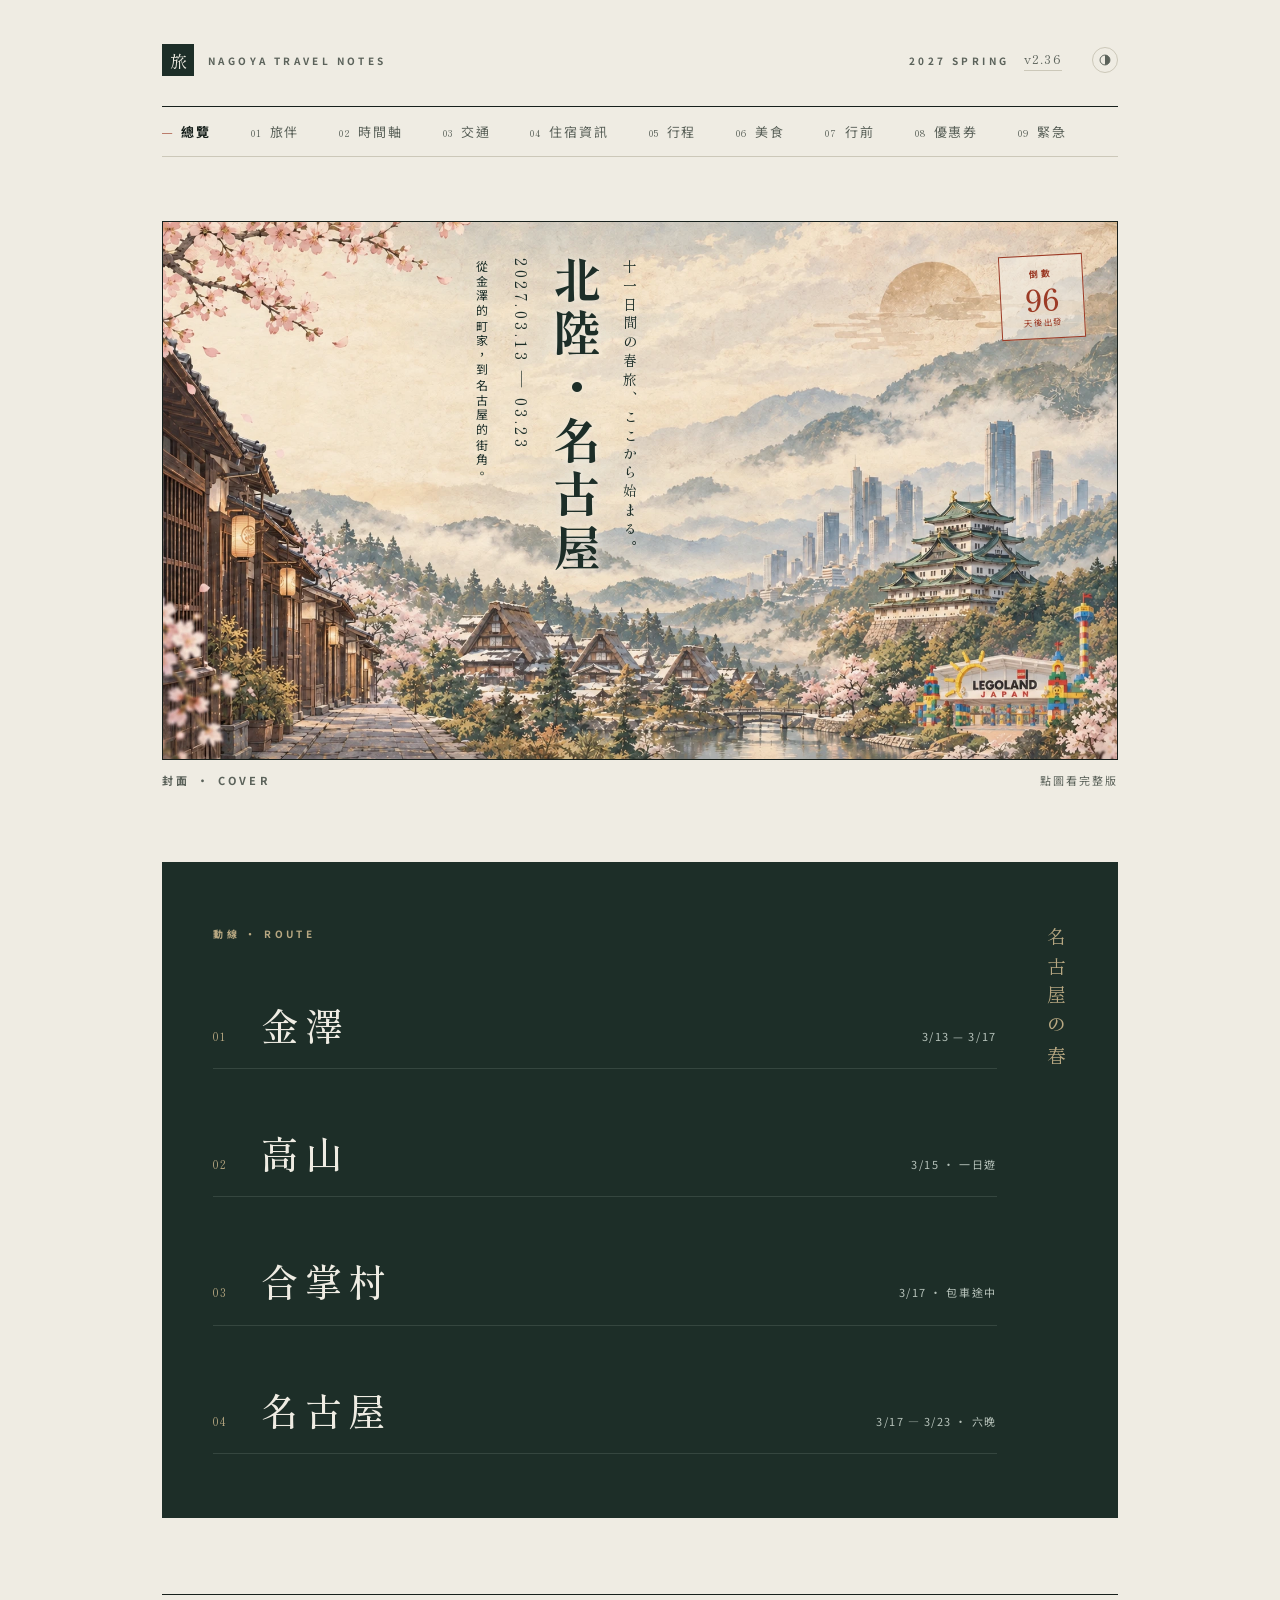
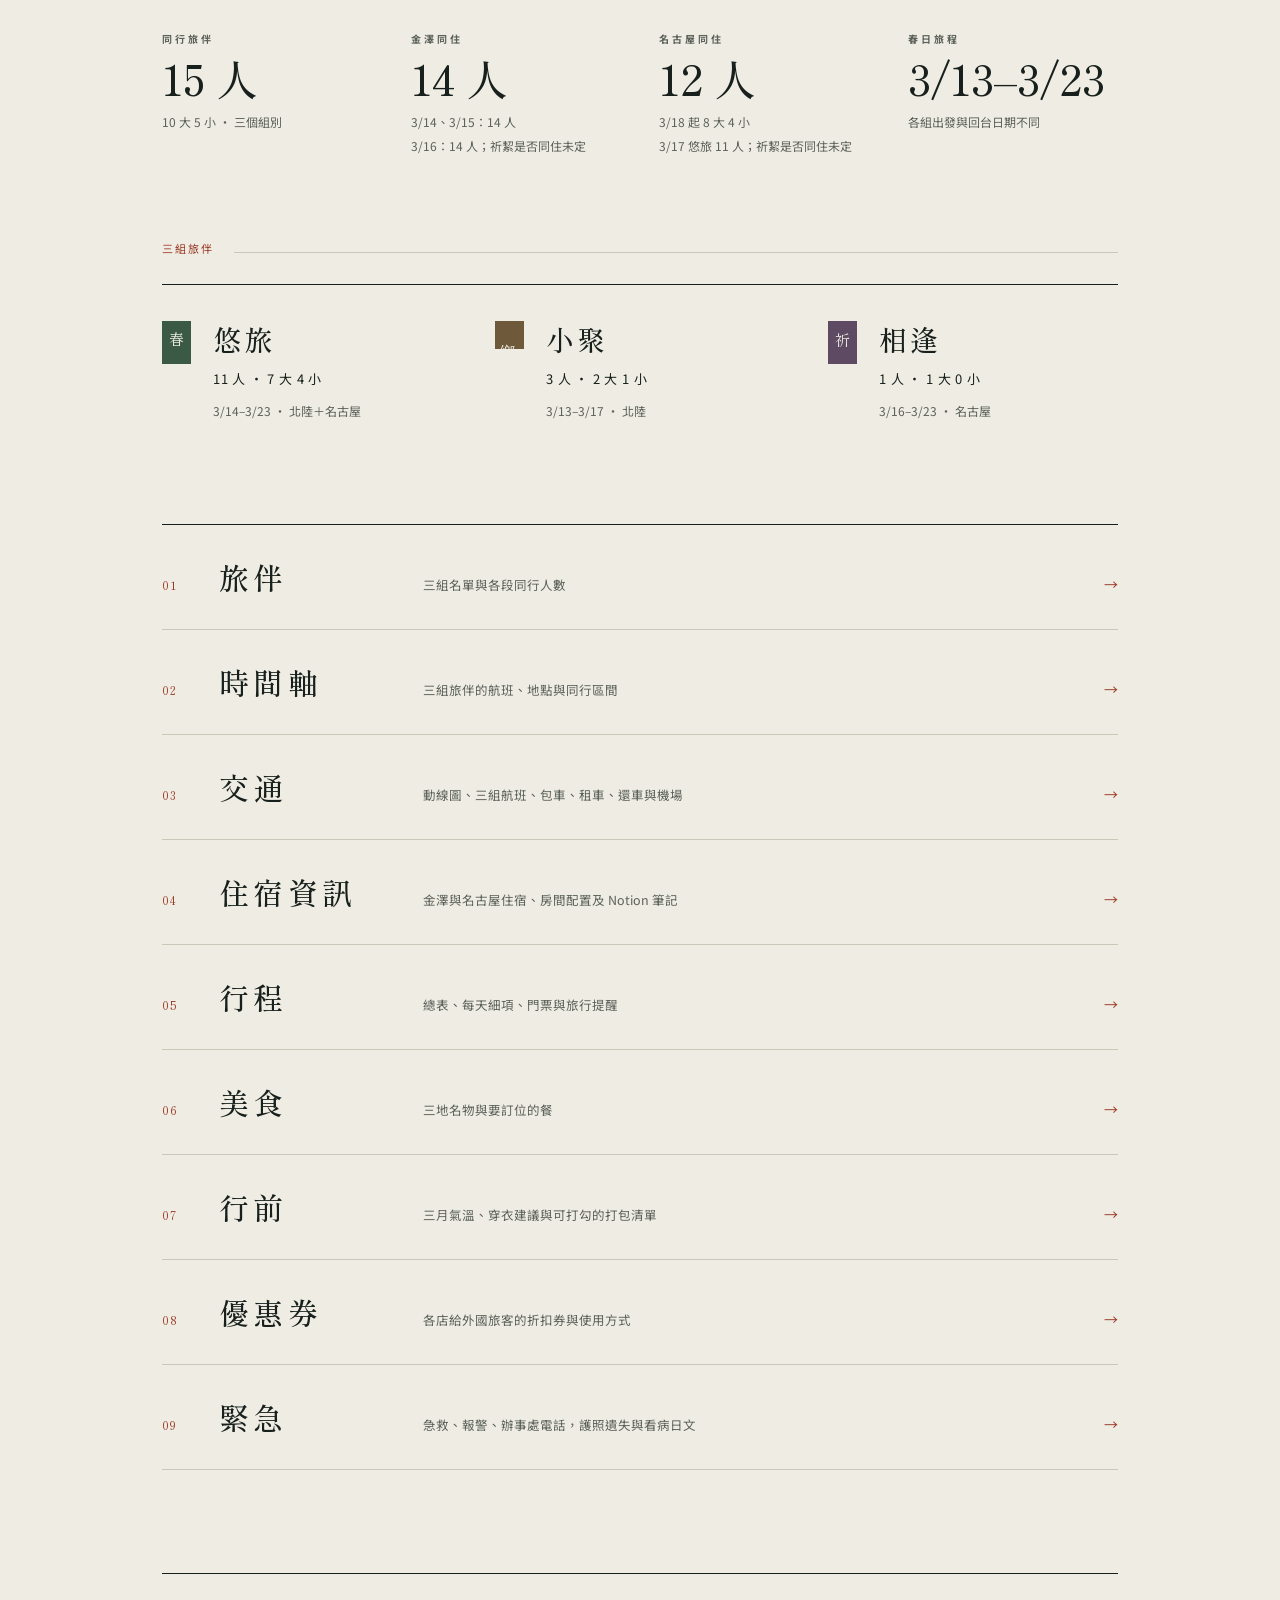
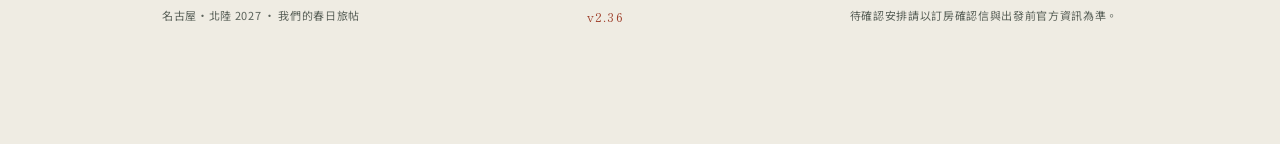
==== commit 81c5c24c: "白川鄉地圖、名古屋以黃金站為準、兩張住處附近地圖 (v2.36) - 行程頁 3/17 白川鄉合掌村走路地圖 - 名古屋住宿改以黃金站包棟為準（預計，尚未訂房），大須觀音、榮園列為備案；地址先寫到町名" ====
--- a/index.html
+++ b/index.html
@@ -10,7 +10,7 @@
 <link rel="preconnect" href="https://fonts.googleapis.com">
 <link rel="preconnect" href="https://fonts.gstatic.com" crossorigin>
 <link href="https://fonts.googleapis.com/css2?family=Noto+Sans+TC:wght@300;400;500;700&family=Shippori+Mincho:wght@400;500;600&family=Zen+Old+Mincho:wght@900&family=Klee+One:wght@600&display=swap" rel="stylesheet">
-<link rel="stylesheet" href="assets/style.css?v2.35">
+<link rel="stylesheet" href="assets/style.css?v2.36">
 </head>
 <body id="top" x-data="app" x-init="init()" :class="{ 'is-cond': cond }">
 <div class="wrap">
@@ -29,7 +29,7 @@
     <div class="mast-meta">
       <div class="meta-full full">
         <span class="lab">2027 SPRING</span>
-        <a class="ver" href="https://github.com/gundamhina/nagoya-2027/blob/main/CHANGELOG.md" target="_blank" rel="noopener noreferrer" title="點擊查看更新紀錄">v2.35</a>
+        <a class="ver" href="https://github.com/gundamhina/nagoya-2027/blob/main/CHANGELOG.md" target="_blank" rel="noopener noreferrer" title="點擊查看更新紀錄">v2.36</a>
       </div>
       <div class="meta-mini mini">
         <span class="cd"><span class="k">倒數</span><span class="n" x-text="$refs.cdn ? ($refs.cdn.dataset.final || $refs.cdn.textContent) : '—'">—</span><span class="u">天</span></span>
@@ -80,8 +80,8 @@
         <span class="n" id="cd-n" x-ref="cdn">—</span>
         <span class="u" id="cd-u">計算中</span>
       </div>
-      <a href="assets/cover-2027-wide.webp?v2.35" target="_blank" rel="noopener noreferrer" title="開啟完整封面">
-        <img src="assets/cover-2027-wide.webp?v2.35" alt="北陸・名古屋 2027 春日封面：金澤茶屋街、白川鄉合掌村、名古屋城與樂高樂園，膠彩風格" width="1672" height="941">
+      <a href="assets/cover-2027-wide.webp?v2.36" target="_blank" rel="noopener noreferrer" title="開啟完整封面">
+        <img src="assets/cover-2027-wide.webp?v2.36" alt="北陸・名古屋 2027 春日封面：金澤茶屋街、白川鄉合掌村、名古屋城與樂高樂園，膠彩風格" width="1672" height="941">
       </a>
       <figcaption><span class="k">封面 · COVER</span><span>點圖看完整版</span></figcaption>
     </figure>
@@ -202,14 +202,14 @@
 
 <footer class="foot">
   <span>名古屋・北陸 2027 · 我們的春日旅帖</span>
-  <span class="v">v2.35</span>
+  <span class="v">v2.36</span>
   <span>待確認安排請以訂房確認信與出發前官方資訊為準。</span>
 </footer>
 
 </div>
-<script src="assets/trip-data.js?v2.35"></script>
-<script src="assets/render.js?v2.35"></script>
-<script src="assets/app.js?v2.35"></script>
-<script src="assets/alpine.min.js?v2.35" defer></script>
+<script src="assets/trip-data.js?v2.36"></script>
+<script src="assets/render.js?v2.36"></script>
+<script src="assets/app.js?v2.36"></script>
+<script src="assets/alpine.min.js?v2.36" defer></script>
 </body>
 </html>
--- a/assets/style.css
+++ b/assets/style.css
@@ -674,3 +674,25 @@
 .walklinks{display:flex;flex-wrap:wrap;align-items:baseline;gap:10px 28px;margin-top:clamp(18px,2.4vw,26px);}
 .walklinks .k{flex:1 0 100%;font-size:11px;font-weight:700;letter-spacing:.24em;color:var(--muted);}
 .walklinks .linkline{font-size:17px;}
+
+.citymap .cm-path{fill:none;stroke:#b9a47c;stroke-width:1.4;stroke-dasharray:3 5;}
+.citymap .cm-area-village{fill:rgba(201,168,106,.2);}
+.citymap .cm-f-thatch{fill:#caa96b;}
+.citymap .cm-f-snow{fill:#fbfaf6;}
+.stay-map{max-width:720px;margin-bottom:clamp(18px,2.4vw,28px);}
+.citymap .cm-ring{fill:none;stroke:var(--mark);stroke-width:1.6;stroke-dasharray:4 7;opacity:.55;}
+.citymap .cm-ring-t{font-family:"Klee One",var(--mincho);font-weight:600;font-size:15px;fill:var(--mark);opacity:.8;}
+.cm-dense .cm-n{font-size:21px;}
+.cm-dense .cm-s{font-size:14px;}
+/* 地圖分類按鈕：選到某一類時，其他有分類的地點藏起來；住處、車站沒有分類，一直顯示 */
+.cm-filter{display:flex;flex-wrap:wrap;gap:6px 8px;margin-bottom:10px;}
+.cm-filter label{position:relative;font-size:12px;letter-spacing:.08em;color:var(--muted);border:1px solid var(--rule);border-radius:99px;padding:4px 12px;cursor:pointer;}
+.cm-filter input{position:absolute;opacity:0;inset:0;margin:0;cursor:pointer;}
+.cm-filter label:has(input:checked){background:var(--ink);border-color:var(--ink);color:var(--paper);}
+.cm-filter label:has(input:focus-visible){outline:2px solid var(--mark);outline-offset:2px;}
+.citymap:has(.cm-filter input[value="mart"]:checked) a[class^="cm-c-"]:not(.cm-c-mart){display:none;}
+.citymap:has(.cm-filter input[value="conbini"]:checked) a[class^="cm-c-"]:not(.cm-c-conbini){display:none;}
+.citymap:has(.cm-filter input[value="bath"]:checked) a[class^="cm-c-"]:not(.cm-c-bath){display:none;}
+.citymap:has(.cm-filter input[value="care"]:checked) a[class^="cm-c-"]:not(.cm-c-care){display:none;}
+.citymap .cm-edge{fill:var(--mark);}
+.cm-dense .cm-n-edge{font-size:18px;}
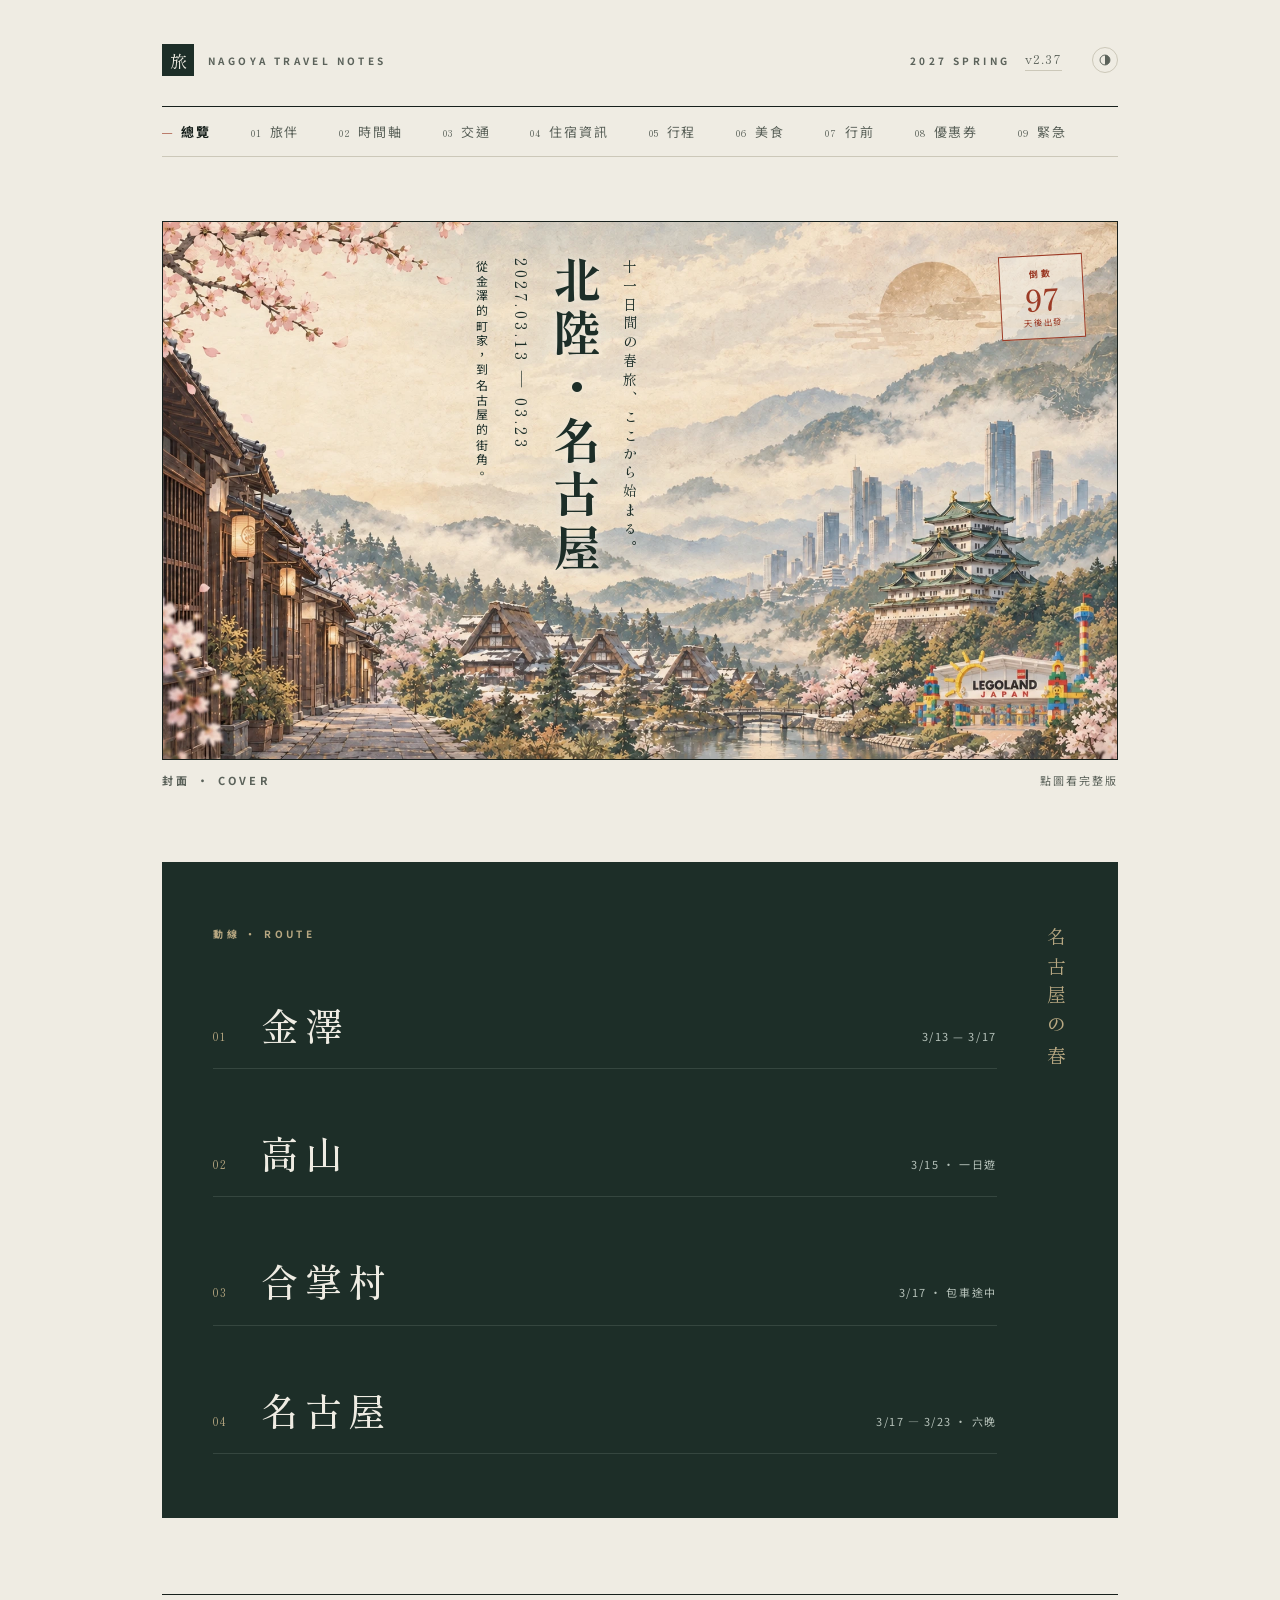
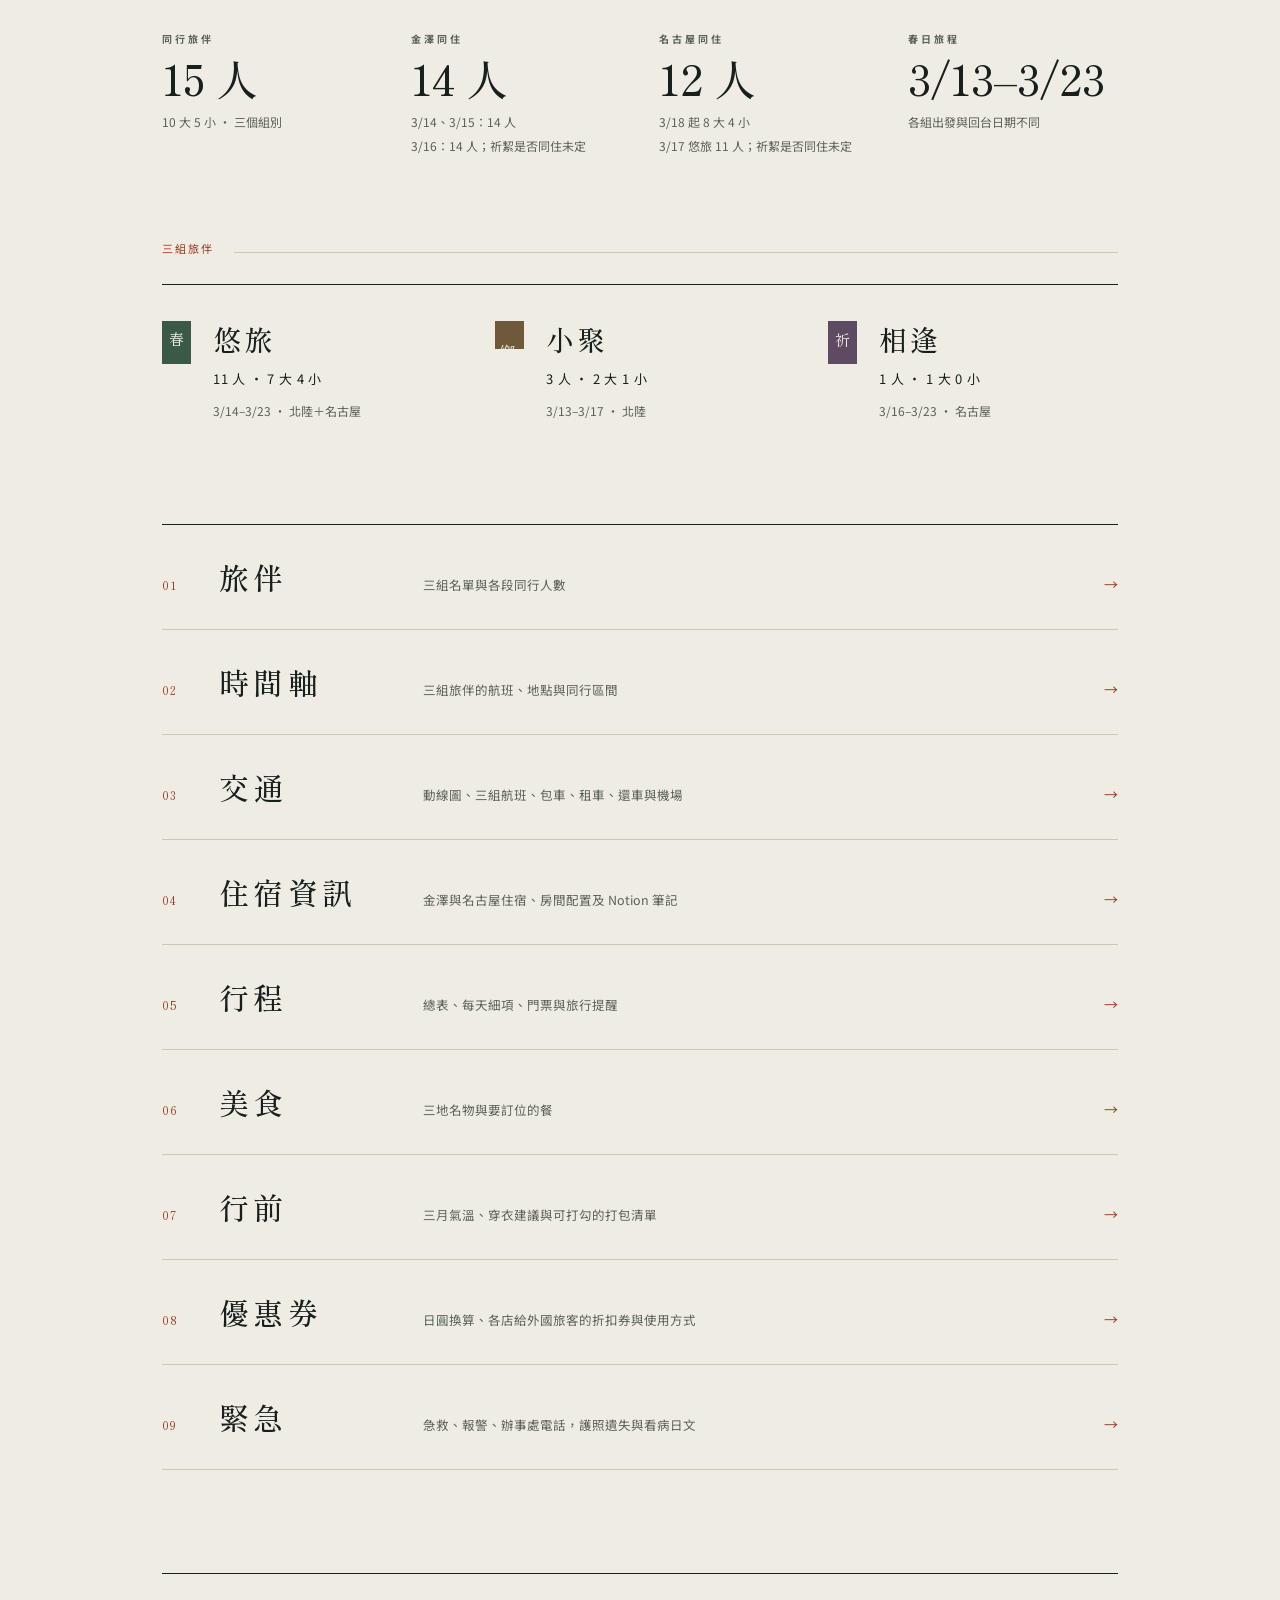
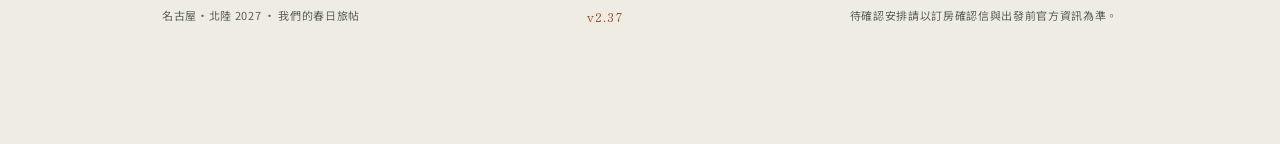
==== commit ccdff253: "旅途中的今天、離線快取、日圓換算、天氣預報連結 (v2.37) - 3/13–3/23 打開網站自動跳到當天行程，總覽多「今天」入口，今天那列加紅色邊條；?today= 可模擬 - 新增 sw.js：" ====
--- a/index.html
+++ b/index.html
@@ -10,7 +10,7 @@
 <link rel="preconnect" href="https://fonts.googleapis.com">
 <link rel="preconnect" href="https://fonts.gstatic.com" crossorigin>
 <link href="https://fonts.googleapis.com/css2?family=Noto+Sans+TC:wght@300;400;500;700&family=Shippori+Mincho:wght@400;500;600&family=Zen+Old+Mincho:wght@900&family=Klee+One:wght@600&display=swap" rel="stylesheet">
-<link rel="stylesheet" href="assets/style.css?v2.36">
+<link rel="stylesheet" href="assets/style.css?v2.37">
 </head>
 <body id="top" x-data="app" x-init="init()" :class="{ 'is-cond': cond }">
 <div class="wrap">
@@ -29,7 +29,7 @@
     <div class="mast-meta">
       <div class="meta-full full">
         <span class="lab">2027 SPRING</span>
-        <a class="ver" href="https://github.com/gundamhina/nagoya-2027/blob/main/CHANGELOG.md" target="_blank" rel="noopener noreferrer" title="點擊查看更新紀錄">v2.36</a>
+        <a class="ver" href="https://github.com/gundamhina/nagoya-2027/blob/main/CHANGELOG.md" target="_blank" rel="noopener noreferrer" title="點擊查看更新紀錄">v2.37</a>
       </div>
       <div class="meta-mini mini">
         <span class="cd"><span class="k">倒數</span><span class="n" x-text="$refs.cdn ? ($refs.cdn.dataset.final || $refs.cdn.textContent) : '—'">—</span><span class="u">天</span></span>
@@ -80,12 +80,13 @@
         <span class="n" id="cd-n" x-ref="cdn">—</span>
         <span class="u" id="cd-u">計算中</span>
       </div>
-      <a href="assets/cover-2027-wide.webp?v2.36" target="_blank" rel="noopener noreferrer" title="開啟完整封面">
-        <img src="assets/cover-2027-wide.webp?v2.36" alt="北陸・名古屋 2027 春日封面：金澤茶屋街、白川鄉合掌村、名古屋城與樂高樂園，膠彩風格" width="1672" height="941">
+      <a href="assets/cover-2027-wide.webp?v2.37" target="_blank" rel="noopener noreferrer" title="開啟完整封面">
+        <img src="assets/cover-2027-wide.webp?v2.37" alt="北陸・名古屋 2027 春日封面：金澤茶屋街、白川鄉合掌村、名古屋城與樂高樂園，膠彩風格" width="1672" height="941">
       </a>
       <figcaption><span class="k">封面 · COVER</span><span>點圖看完整版</span></figcaption>
     </figure>
   </div>
+  <div data-v2="today"></div>
   <div class="route">
     <div class="route-body">
       <span class="k">動線 · ROUTE</span>
@@ -102,7 +103,7 @@
     <a href="#itinerary" @click.prevent="go('itinerary')"><span class="no">05</span><span class="ti">行程</span><span class="nt">總表、每天細項、門票與旅行提醒</span><span class="ar">→</span></a>
     <a href="#food"      @click.prevent="go('food')"><span class="no">06</span><span class="ti">美食</span><span class="nt">三地名物與要訂位的餐</span><span class="ar">→</span></a>
     <a href="#prep"      @click.prevent="go('prep')"><span class="no">07</span><span class="ti">行前</span><span class="nt">三月氣溫、穿衣建議與可打勾的打包清單</span><span class="ar">→</span></a>
-    <a href="#coupon"    @click.prevent="go('coupon')"><span class="no">08</span><span class="ti">優惠券</span><span class="nt">各店給外國旅客的折扣券與使用方式</span><span class="ar">→</span></a>
+    <a href="#coupon"    @click.prevent="go('coupon')"><span class="no">08</span><span class="ti">優惠券</span><span class="nt">日圓換算、各店給外國旅客的折扣券與使用方式</span><span class="ar">→</span></a>
     <a href="#emergency" @click.prevent="go('emergency')"><span class="no">09</span><span class="ti">緊急</span><span class="nt">急救、報警、辦事處電話，護照遺失與看病日文</span><span class="ar">→</span></a>
   </div>
 </section>
@@ -202,14 +203,14 @@
 
 <footer class="foot">
   <span>名古屋・北陸 2027 · 我們的春日旅帖</span>
-  <span class="v">v2.36</span>
+  <span class="v">v2.37</span>
   <span>待確認安排請以訂房確認信與出發前官方資訊為準。</span>
 </footer>
 
 </div>
-<script src="assets/trip-data.js?v2.36"></script>
-<script src="assets/render.js?v2.36"></script>
-<script src="assets/app.js?v2.36"></script>
-<script src="assets/alpine.min.js?v2.36" defer></script>
+<script src="assets/trip-data.js?v2.37"></script>
+<script src="assets/render.js?v2.37"></script>
+<script src="assets/app.js?v2.37"></script>
+<script src="assets/alpine.min.js?v2.37" defer></script>
 </body>
 </html>
--- a/assets/style.css
+++ b/assets/style.css
@@ -373,7 +373,7 @@
 .sum-s{flex-direction:row;flex-wrap:wrap;align-items:baseline;gap:6px 10px;}
 .sum-s .cell-s{flex-basis:100%;}
 .sum-p .cell-s{line-height:1.9;}
-.day{scroll-margin-top:16px;}
+.day{scroll-margin-top:110px;}  /* 跳到某一天時留出頁首的高度，日期才不會被擋住 */
 @media(max-width:600px){
   .row-sum{grid-template-columns:64px minmax(0,1fr);}
   .row-sum .sum-s{grid-column:2;}
@@ -696,3 +696,26 @@
 .citymap:has(.cm-filter input[value="care"]:checked) a[class^="cm-c-"]:not(.cm-c-care){display:none;}
 .citymap .cm-edge{fill:var(--mark);}
 .cm-dense .cm-n-edge{font-size:18px;}
+
+/* 旅途中的「今天」：總覽封面下方的入口，行程頁今天那一天加底色 */
+.today{display:flex;flex-wrap:wrap;align-items:baseline;gap:6px 18px;margin-top:clamp(18px,2.4vw,26px);padding:16px 20px;
+  background:var(--dark);color:var(--on-dark);}
+.today .k{font-size:11px;font-weight:700;letter-spacing:.26em;color:var(--gold);}
+.today .t{font-family:var(--mincho);font-size:clamp(18px,2.2vw,22px);font-weight:500;letter-spacing:.06em;flex:1 1 auto;}
+.today .ar{font-size:12px;letter-spacing:.14em;}
+.today:hover{color:var(--on-dark);background:var(--mark);}
+.day.is-today{background:linear-gradient(90deg,rgba(156,59,38,.08),transparent 70%);box-shadow:inset 3px 0 0 var(--mark);}
+.row-sum.is-today{box-shadow:inset 3px 0 0 var(--mark);}
+/* 天氣卡片的預報連結 */
+.wx-fc{display:inline-block;margin-top:10px;font-size:12px;letter-spacing:.12em;color:var(--mark);border-bottom:1px solid var(--mark);padding-bottom:1px;}
+/* 日圓換算 */
+.fx{display:flex;flex-wrap:wrap;align-items:flex-end;gap:12px 16px;padding:18px 20px;border:1px solid var(--rule);background:var(--paper);}
+.fx .k{display:block;font-size:11px;font-weight:700;letter-spacing:.24em;color:var(--muted);margin-bottom:6px;}
+.fx input{font:inherit;font-family:var(--mincho);font-size:24px;color:var(--ink);background:transparent;border:0;border-bottom:1px solid var(--ink);padding:2px 0;width:9em;}
+.fx .fx-rate input{font-size:16px;width:5em;}
+.fx-eq{font-family:var(--mincho);font-size:24px;color:var(--muted);padding-bottom:4px;}
+.fx-out .v{font-family:var(--mincho);font-size:28px;color:var(--mark);}
+.fx-rate{margin-left:auto;}
+.fx-q{flex:1 0 100%;display:flex;flex-wrap:wrap;gap:6px 8px;}
+.fx-q button{font:inherit;font-size:12px;letter-spacing:.06em;color:var(--muted);background:none;border:1px solid var(--rule);border-radius:99px;padding:4px 12px;cursor:pointer;}
+.fx-q button:hover{color:var(--mark);border-color:var(--mark);}
